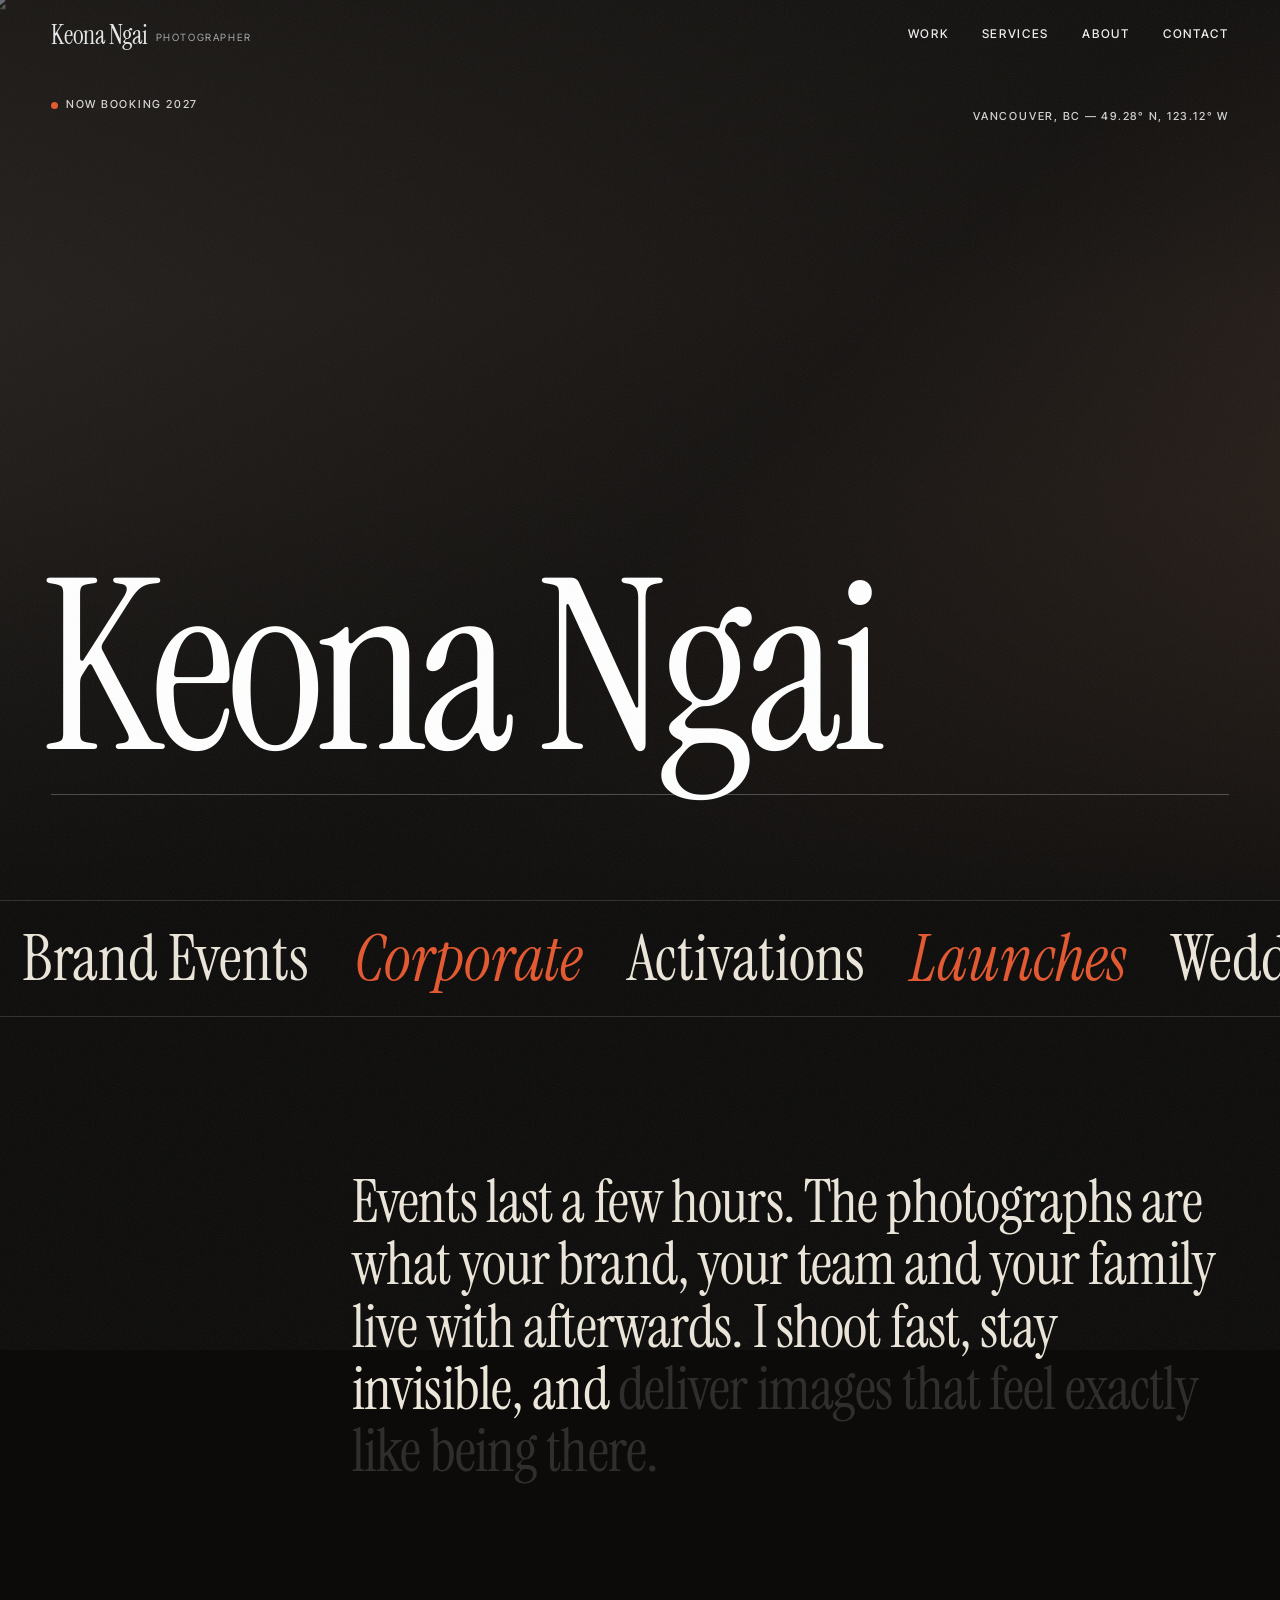
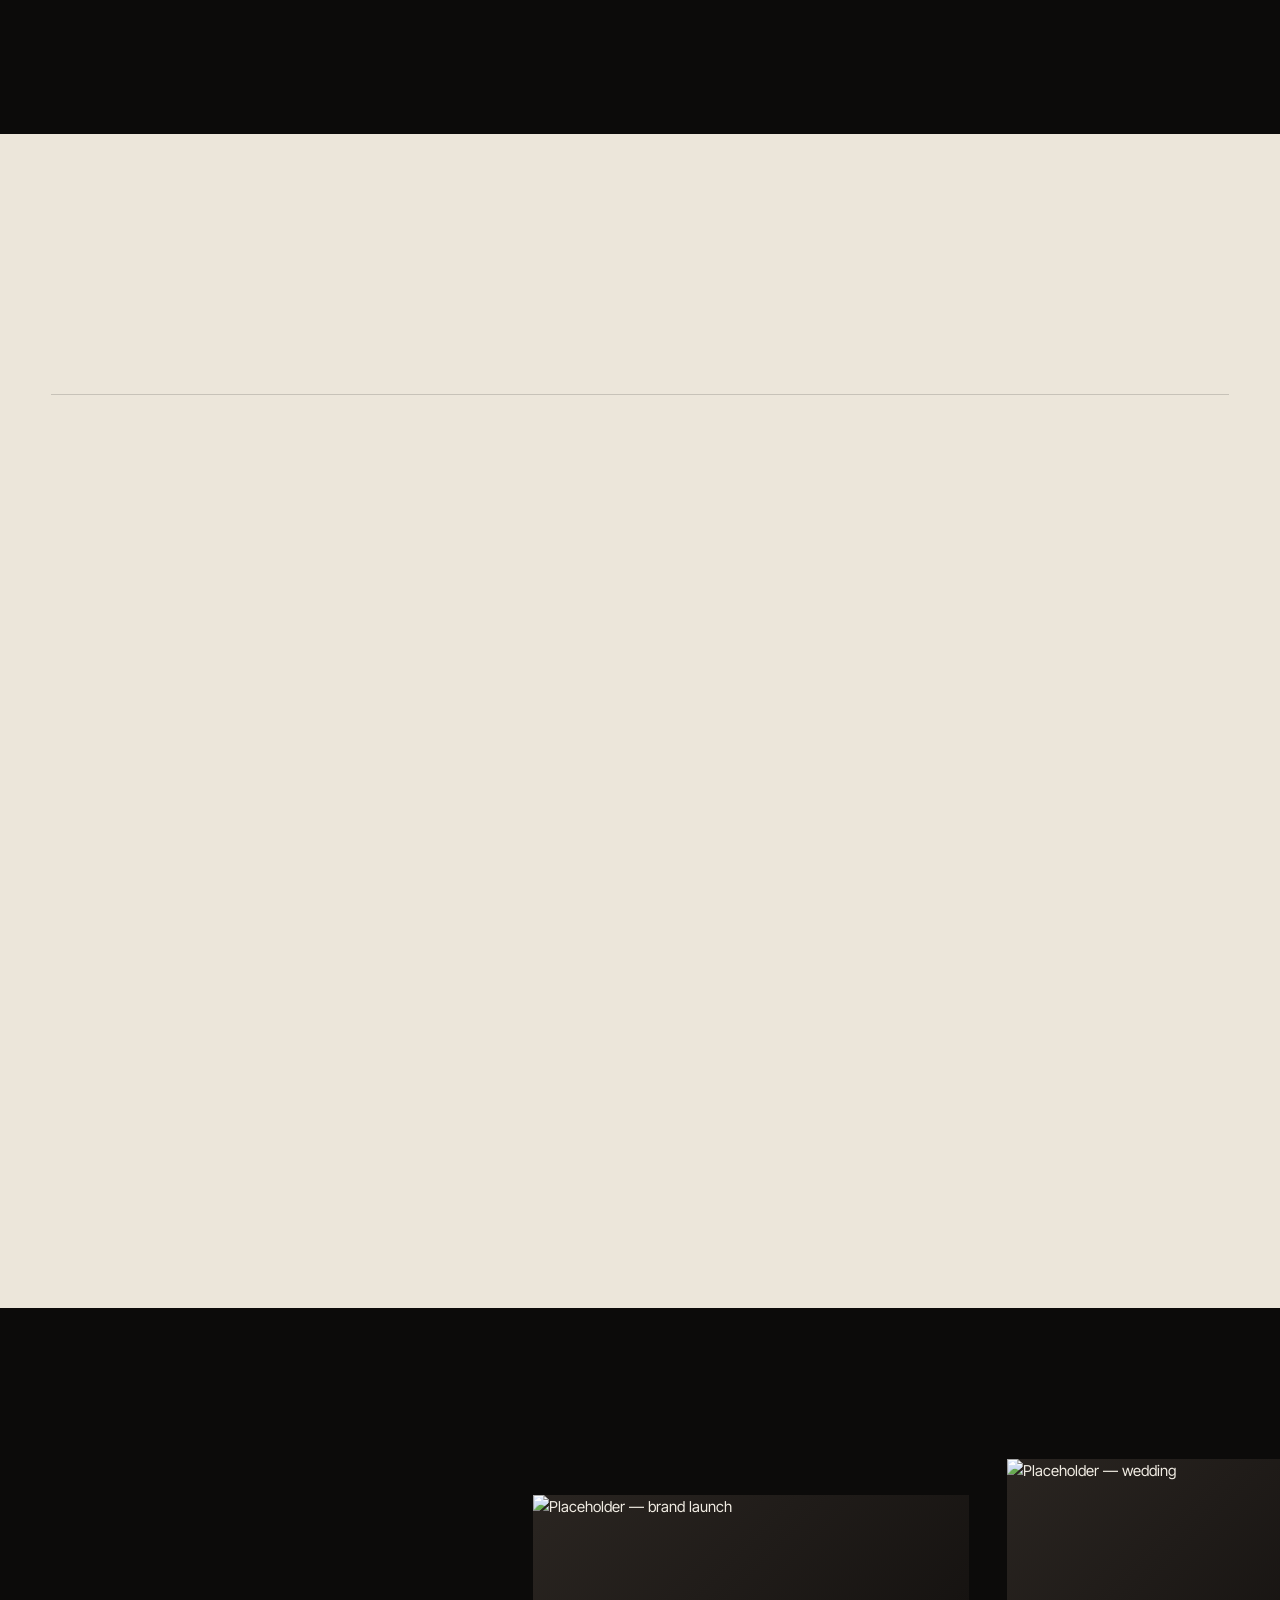
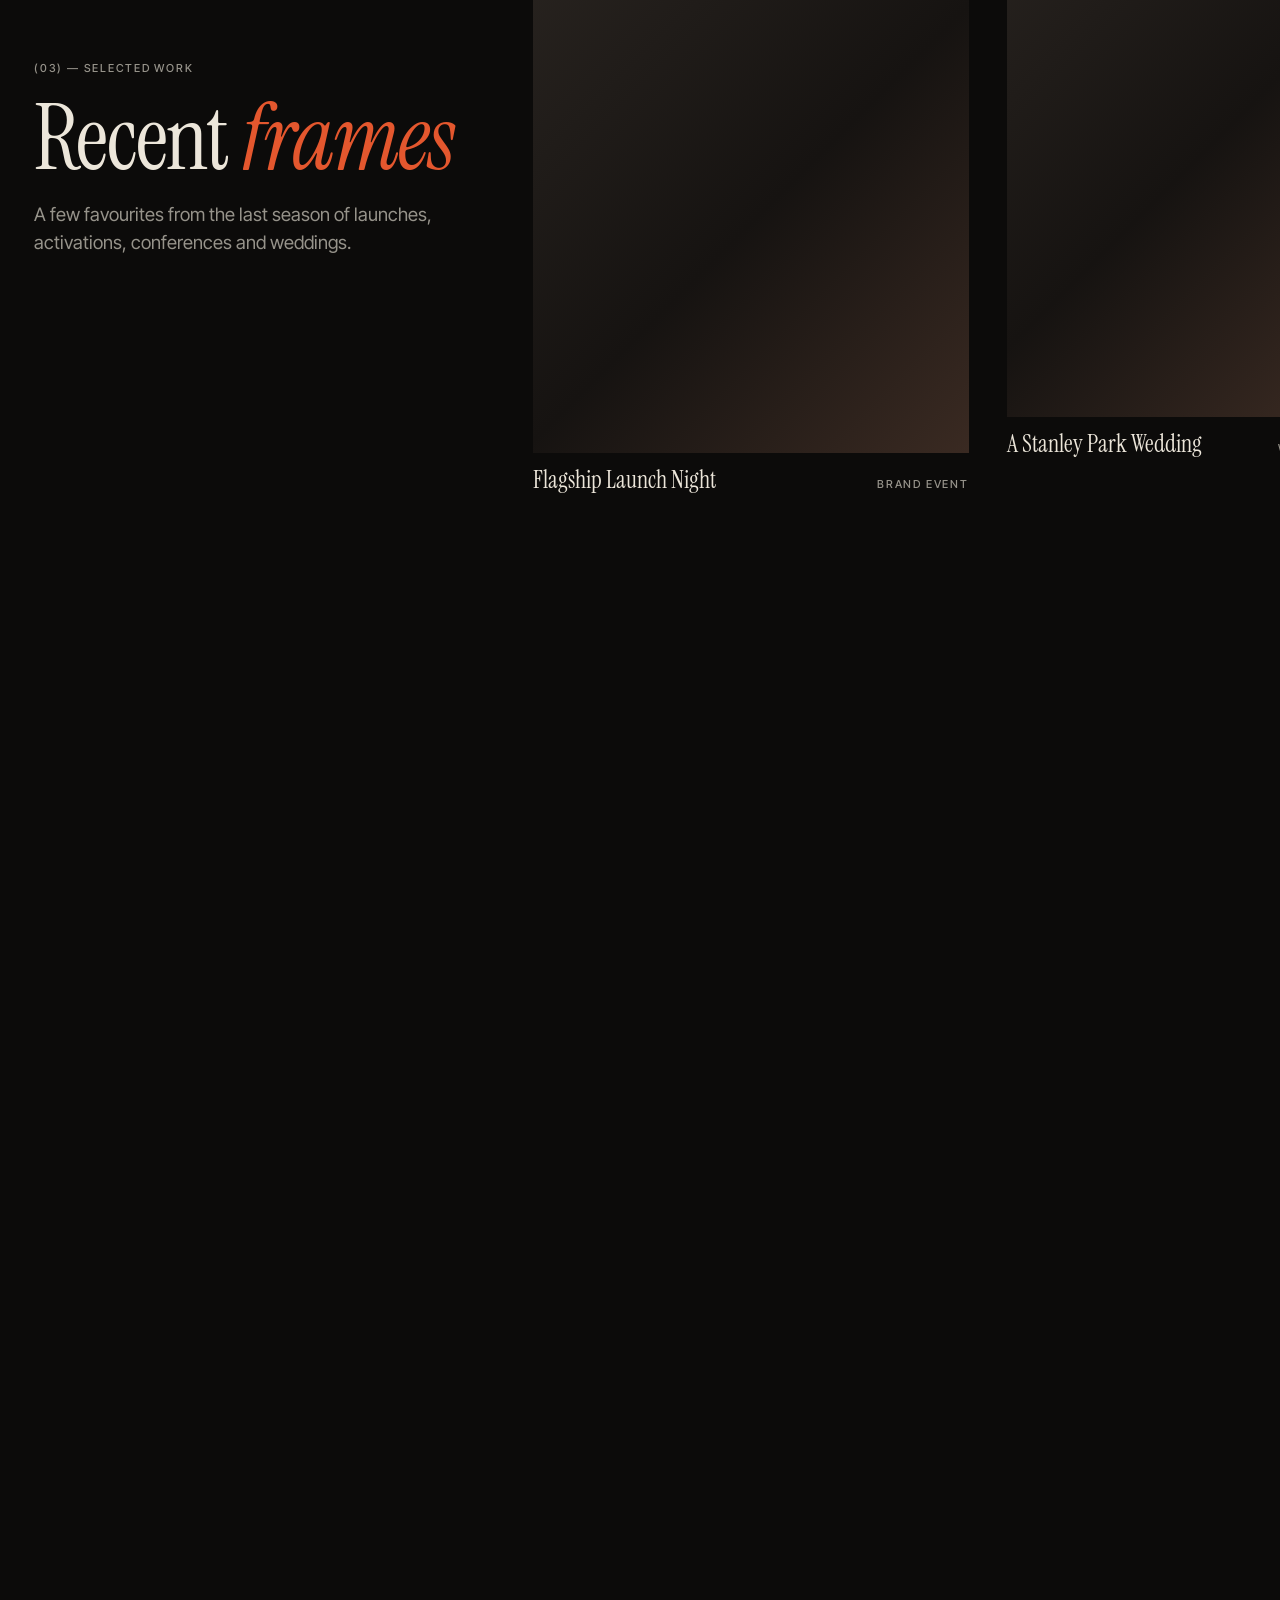
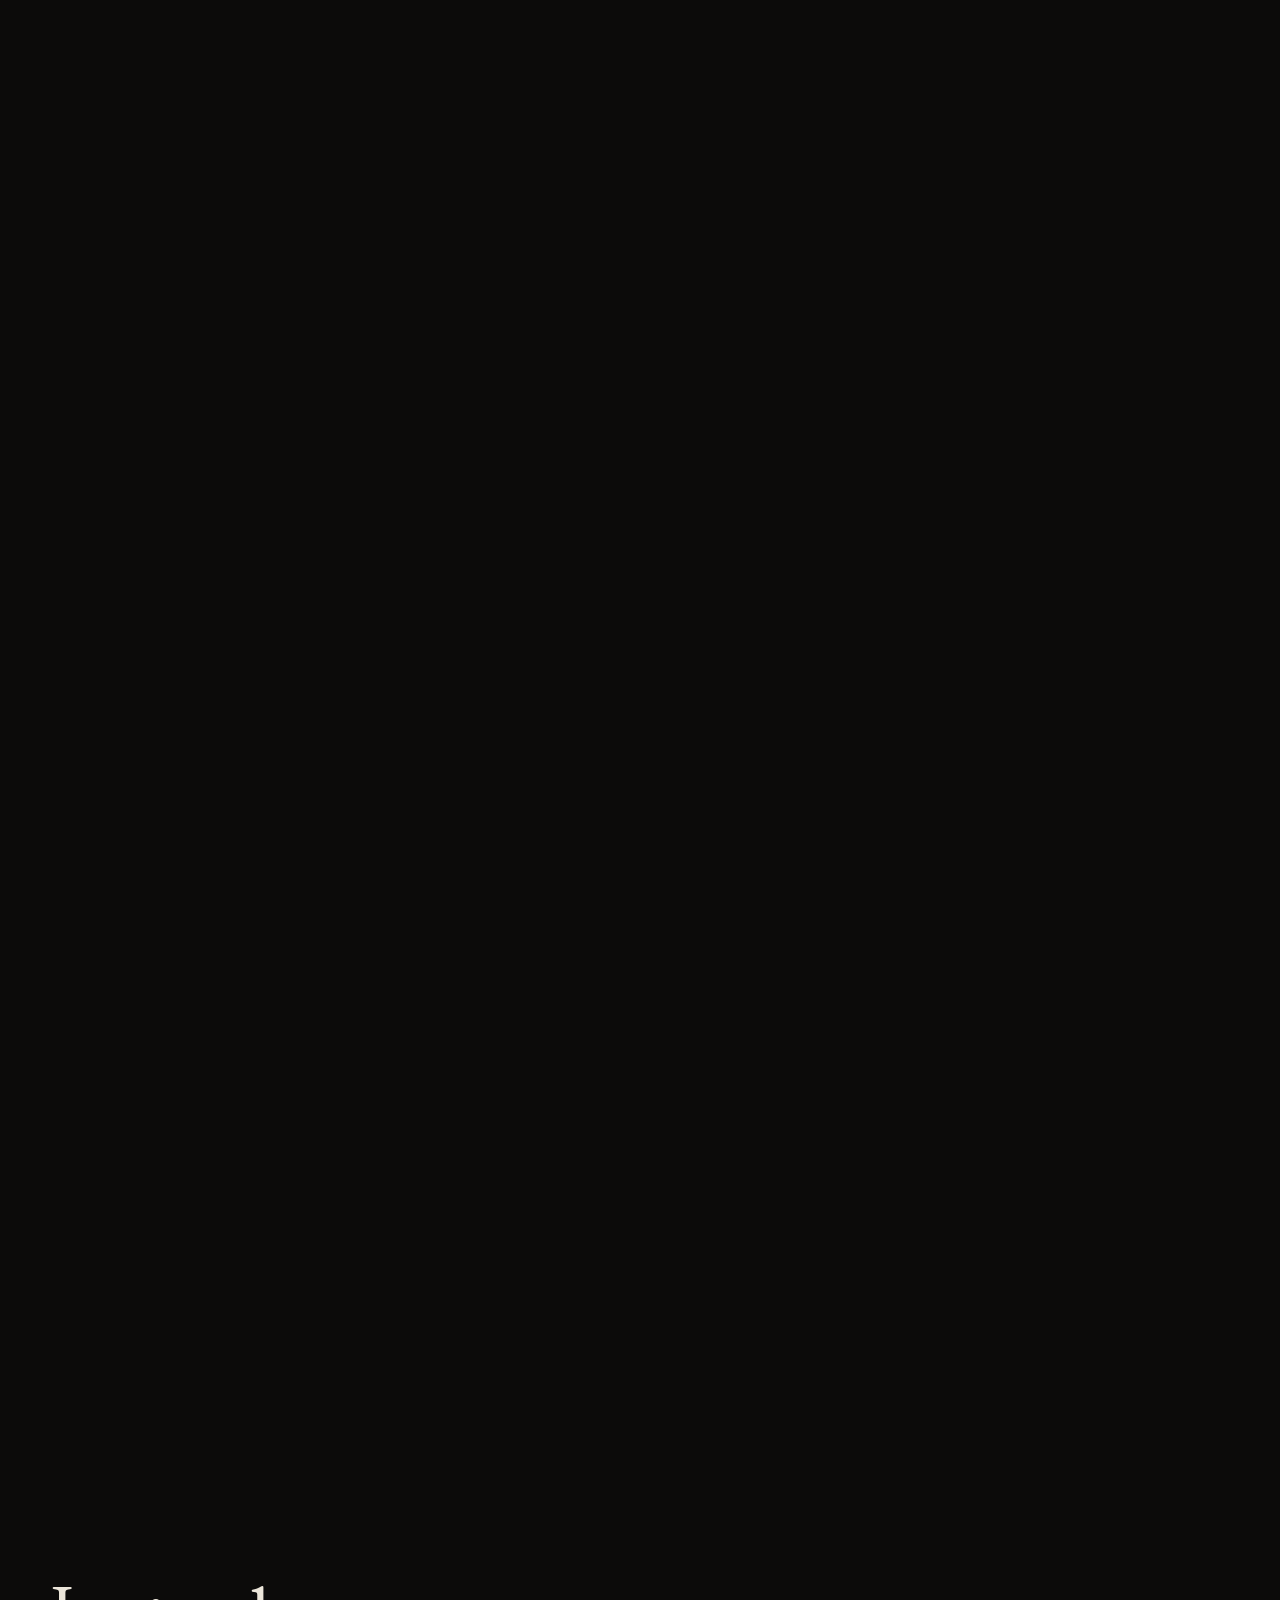
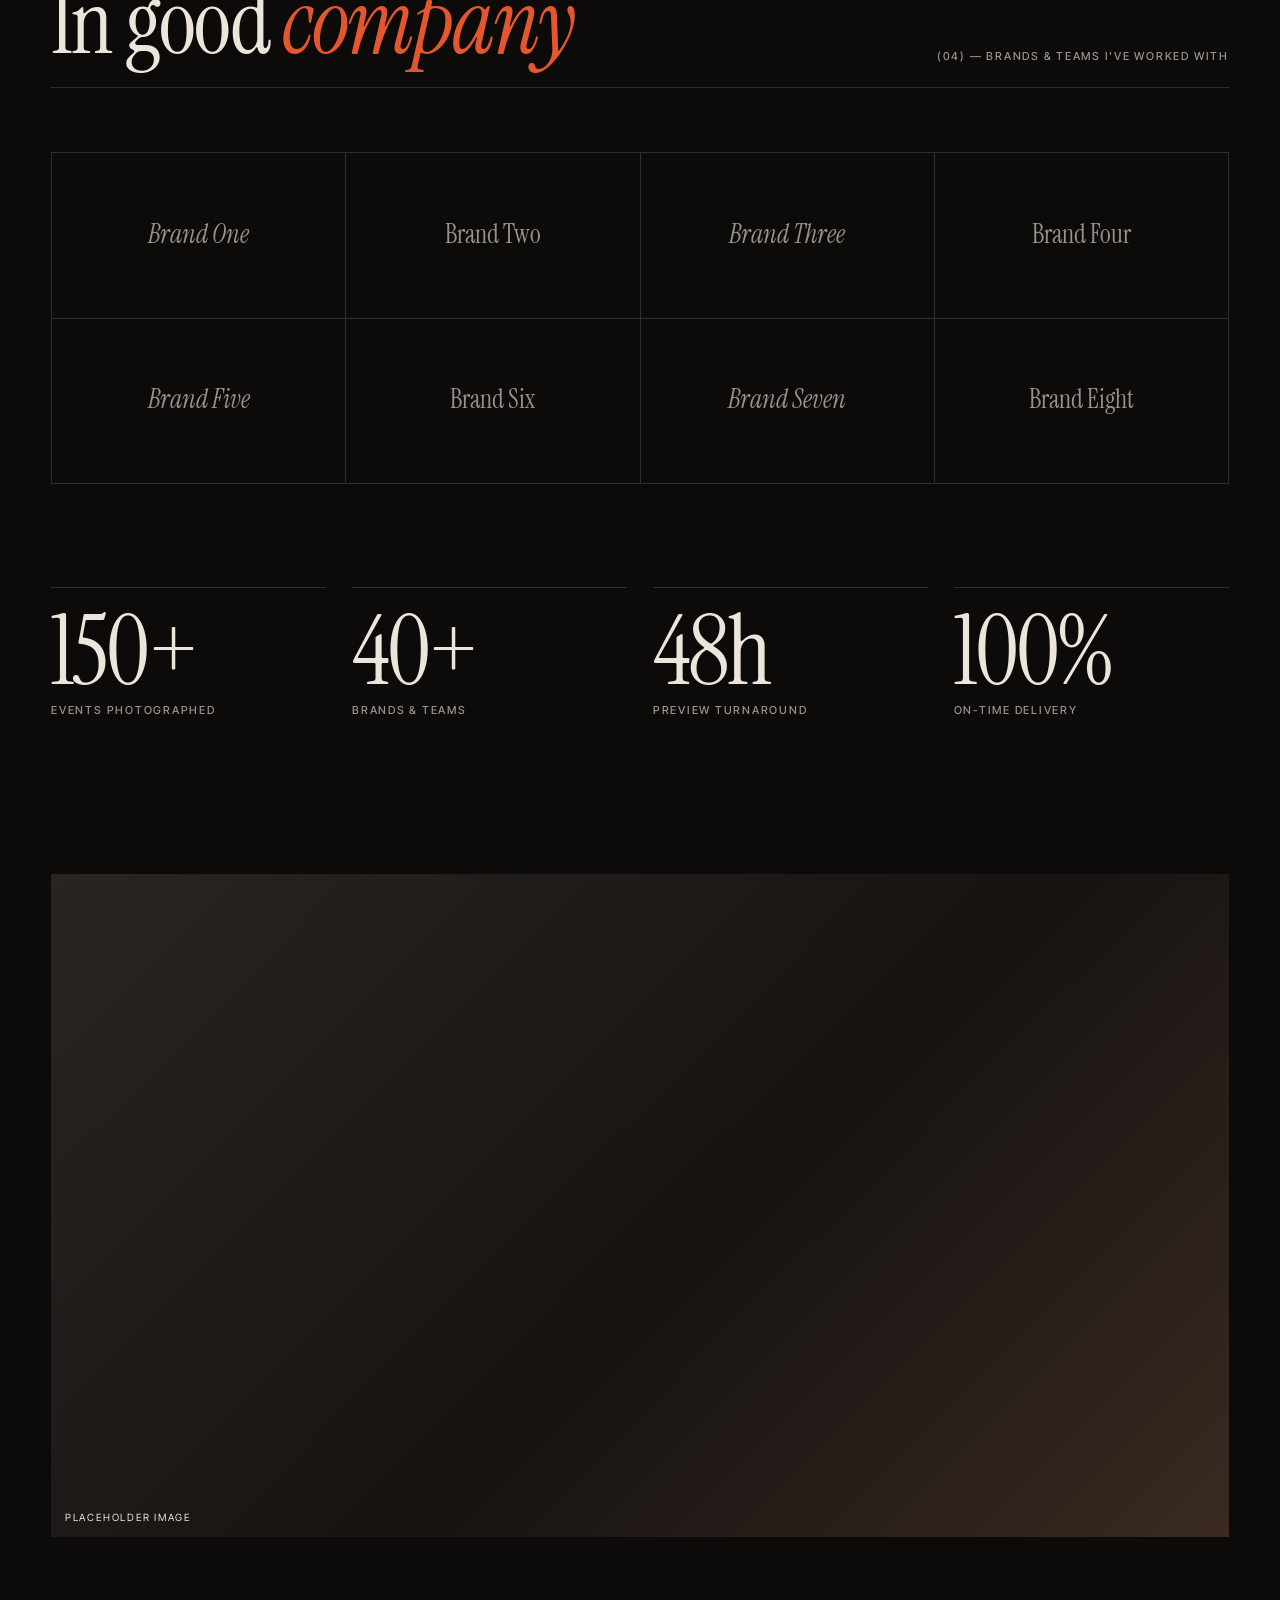
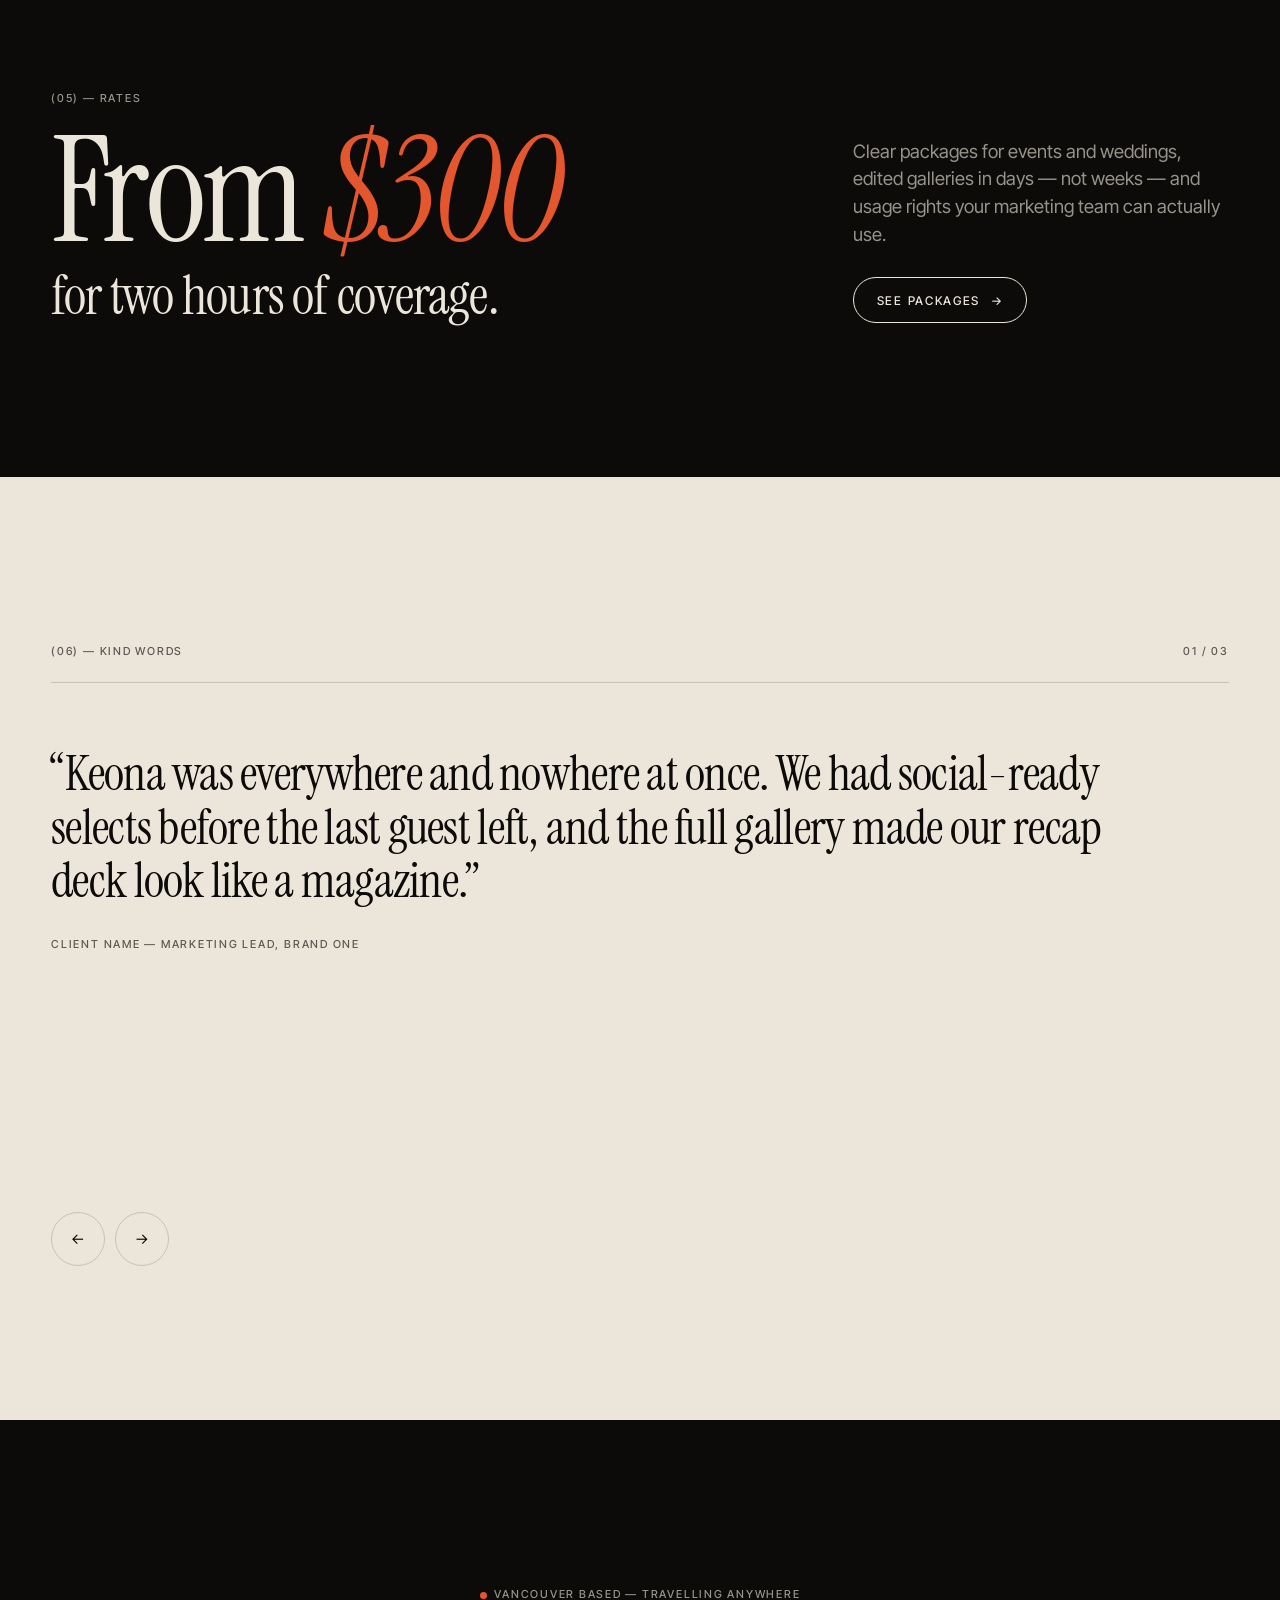
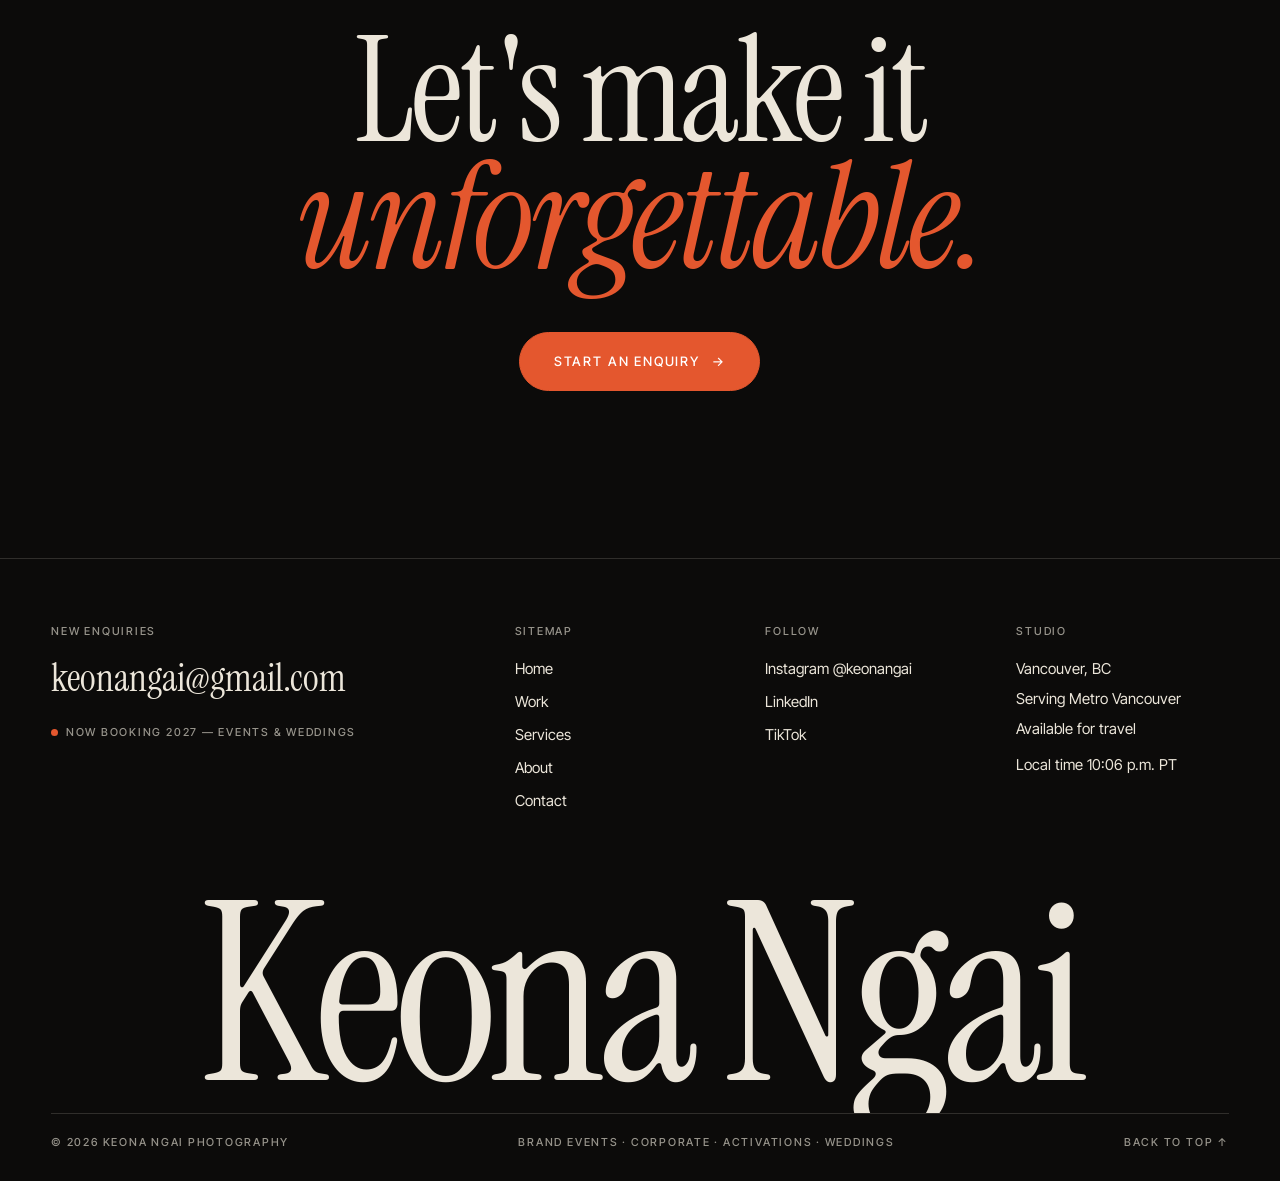
==== index.html @ b18e9aa5 "Keona Ngai photography site: initial preview build Co-Authored-By: Claude Fable 5.2 <noreply@anthrop" ====
<!doctype html>
<html lang="en">
<head>
<meta charset="utf-8">
<meta name="viewport" content="width=device-width,initial-scale=1">
<title>Keona Ngai — Vancouver Event, Brand & Wedding Photographer</title>
<meta name="description" content="Keona Ngai is a Vancouver photographer for brand events, corporate functions, activations and weddings. Serving Metro Vancouver, available for travel. Coverage from $300.">
<meta property="og:title" content="Keona Ngai — Photographer, Vancouver">
<meta property="og:description" content="Brand events, corporate, activations and weddings. Based in Vancouver, available worldwide.">
<meta name="theme-color" content="#0c0b0a">
<meta name="robots" content="noindex"><!-- PREVIEW ONLY: remove this line at launch -->
<script>document.documentElement.classList.add('js')</script>
<link rel="preconnect" href="https://fonts.googleapis.com"><link rel="preconnect" href="https://fonts.gstatic.com" crossorigin>
<link href="https://fonts.googleapis.com/css2?family=Instrument+Serif:ital@0;1&family=Inter+Tight:wght@300;400;500;600&display=swap" rel="stylesheet">
<link rel="stylesheet" href="assets/style.css">
</head>
<body data-page="Keona Ngai">
<main>

  <!-- HERO -->
  <section class="hero">
    <div class="hero__media" aria-hidden="true">
      <!-- PLACEHOLDER IMAGES — replace src with final photography -->
      <img class="is-on" src="https://picsum.photos/seed/kn-hero-1/2000/1300" alt="">
      <img src="https://picsum.photos/seed/kn-hero-2/2000/1300" alt="">
      <img src="https://picsum.photos/seed/kn-hero-3/2000/1300" alt="">
      <img src="https://picsum.photos/seed/kn-hero-4/2000/1300" alt="">
    </div>
    <div class="hero__top wrap">
      <p class="label" data-reveal><i class="dot"></i>Now booking 2027</p>
      <p class="label" data-reveal style="--d:120ms">Vancouver, BC — 49.28° N, 123.12° W</p>
    </div>
    <div class="hero__body wrap">
      <h1 class="hero__title" data-split="chars">Keona Ngai</h1>
      <div class="hero__foot">
        <p data-reveal style="--d:500ms">Photographer for brand events, corporate moments, activations and weddings — <em>the energy of the room, kept.</em></p>
        <div data-reveal style="--d:650ms;display:flex;gap:28px;align-items:flex-end">
          <span class="hero__count"><b data-slide-n style="font-weight:400">01</b> <span>/ 04</span></span>
          <span class="label scroll-cue" style="color:#fff">Scroll</span>
        </div>
      </div>
    </div>
  </section>

  <!-- MARQUEE -->
  <div class="marquee" aria-label="Brand events, corporate, activations, launches, weddings, conferences">
    <div class="marquee__t"><span>Brand Events</span><span>Corporate</span><span>Activations</span><span>Launches</span><span>Weddings</span><span>Conferences</span><span>Pop-ups</span><span>Galas</span></div>
  </div>

  <!-- STATEMENT -->
  <section class="sec wrap">
    <div class="row">
      <p class="label" style="grid-column:1/4" data-reveal>(01) — The idea</p>
      <div style="grid-column:4/13">
        <p class="statement" data-scrub>Events last a few hours. The photographs are what your brand, your team and your family live with afterwards. I shoot fast, stay invisible, and deliver images that feel exactly like being there.</p>
        <div style="margin-top:clamp(30px,4vw,60px);display:flex;gap:14px;flex-wrap:wrap" data-reveal>
          <a class="btn btn--solid" href="contact.html">Check my date <i>→</i></a>
          <a class="btn" href="about.html">Meet Keona <i>→</i></a>
        </div>
      </div>
    </div>
  </section>

  <!-- SERVICES -->
  <section class="sec light">
    <div class="wrap">
      <div class="sec-head">
        <h2 class="h-lg" data-split>What I <em>shoot</em></h2>
        <p class="label" data-reveal>(02) — Services</p>
      </div>
      <div class="svc-list">
        <a class="svc" href="services.html" data-cursor="Explore" data-hover="https://picsum.photos/seed/kn-svc-1/800/1000" data-reveal>
          <span class="svc__n">01</span><h3 class="svc__t">Brand Events</h3><span class="svc__d">Launches · Dinners · Parties</span></a>
        <a class="svc" href="services.html" data-cursor="Explore" data-hover="https://picsum.photos/seed/kn-svc-2/800/1000" data-reveal>
          <span class="svc__n">02</span><h3 class="svc__t">Activations &amp; Pop-ups</h3><span class="svc__d">Experiential · Retail · Sampling</span></a>
        <a class="svc" href="services.html" data-cursor="Explore" data-hover="https://picsum.photos/seed/kn-svc-3/800/1000" data-reveal>
          <span class="svc__n">03</span><h3 class="svc__t">Corporate &amp; Conferences</h3><span class="svc__d">Summits · Galas · Team days</span></a>
        <a class="svc" href="services.html#weddings" data-cursor="Explore" data-hover="https://picsum.photos/seed/kn-svc-4/800/1000" data-reveal>
          <span class="svc__n">04</span><h3 class="svc__t">Weddings &amp; Elopements</h3><span class="svc__d">Full days · City hall · Destination</span></a>
        <a class="svc" href="services.html" data-cursor="Explore" data-hover="https://picsum.photos/seed/kn-svc-5/800/1000" data-reveal>
          <span class="svc__n">05</span><h3 class="svc__t">Headshots &amp; Team</h3><span class="svc__d">On-site stations · Editorial portraits</span></a>
      </div>
    </div>
  </section>

  <!-- SELECTED WORK — horizontal -->
  <section class="hscroll" aria-label="Selected work">
    <div class="hscroll__sticky">
      <div class="hscroll__track">
        <div class="hpanel">
          <p class="label">(03) — Selected work</p>
          <h2 class="h-lg" style="margin-top:20px">Recent <em>frames</em></h2>
          <p class="lead" style="margin-top:20px">A few favourites from the last season of launches, activations, conferences and weddings.</p>
        </div>
        <!-- PLACEHOLDER PROJECTS — swap titles + images before launch -->
        <a class="hcard" href="work.html" data-cursor="View"><figure class="ph"><img loading="lazy" src="https://picsum.photos/seed/kn-w-01/900/1200" alt="Placeholder — brand launch"></figure><div class="hcard__cap"><h3>Flagship Launch Night</h3><span class="label">Brand Event</span></div></a>
        <a class="hcard" href="work.html" data-cursor="View"><figure class="ph"><img loading="lazy" src="https://picsum.photos/seed/kn-w-02/900/1200" alt="Placeholder — wedding"></figure><div class="hcard__cap"><h3>A Stanley Park Wedding</h3><span class="label">Wedding</span></div></a>
        <a class="hcard" href="work.html" data-cursor="View"><figure class="ph"><img loading="lazy" src="https://picsum.photos/seed/kn-w-03/900/1200" alt="Placeholder — activation"></figure><div class="hcard__cap"><h3>Summer Pop-up Series</h3><span class="label">Activation</span></div></a>
        <a class="hcard" href="work.html" data-cursor="View"><figure class="ph"><img loading="lazy" src="https://picsum.photos/seed/kn-w-04/900/1200" alt="Placeholder — conference"></figure><div class="hcard__cap"><h3>Annual Leadership Summit</h3><span class="label">Corporate</span></div></a>
        <a class="hcard" href="work.html" data-cursor="View"><figure class="ph"><img loading="lazy" src="https://picsum.photos/seed/kn-w-05/900/1200" alt="Placeholder — gala"></figure><div class="hcard__cap"><h3>Winter Gala</h3><span class="label">Corporate</span></div></a>
        <a class="hcard" href="work.html" data-cursor="View"><figure class="ph"><img loading="lazy" src="https://picsum.photos/seed/kn-w-06/900/1200" alt="Placeholder — elopement"></figure><div class="hcard__cap"><h3>Sea-to-Sky Elopement</h3><span class="label">Wedding</span></div></a>
        <div class="hpanel" style="text-align:center">
          <p class="h-md">Plenty more where<br>these <em>came from.</em></p>
          <a class="btn btn--lg" href="work.html" style="margin-top:30px">View all work <i>→</i></a>
        </div>
      </div>
    </div>
  </section>

  <!-- BRANDS -->
  <section class="sec wrap">
    <div class="sec-head">
      <h2 class="h-lg" data-split>In good <em>company</em></h2>
      <p class="label" data-reveal>(04) — Brands &amp; teams I've worked with</p>
    </div>
    <!-- PLACEHOLDER — replace each cell with a client name or logo <img> -->
    <div class="brands" data-reveal>
      <div class="brand"><span>Brand One</span></div><div class="brand"><span>Brand Two</span></div><div class="brand"><span>Brand Three</span></div><div class="brand"><span>Brand Four</span></div>
      <div class="brand"><span>Brand Five</span></div><div class="brand"><span>Brand Six</span></div><div class="brand"><span>Brand Seven</span></div><div class="brand"><span>Brand Eight</span></div>
    </div>
    <!-- PLACEHOLDER NUMBERS — update to real figures -->
    <div class="stats" style="margin-top:clamp(60px,8vw,130px)">
      <div class="stat" data-reveal><b data-count="150" data-suffix="+">0</b><span class="label">Events photographed</span></div>
      <div class="stat" data-reveal style="--d:90ms"><b data-count="40" data-suffix="+">0</b><span class="label">Brands &amp; teams</span></div>
      <div class="stat" data-reveal style="--d:180ms"><b data-count="48" data-suffix="h">0</b><span class="label">Preview turnaround</span></div>
      <div class="stat" data-reveal style="--d:270ms"><b data-count="100" data-suffix="%">0</b><span class="label">On-time delivery</span></div>
    </div>
  </section>

  <!-- FEATURE IMAGE -->
  <section class="wrap">
    <figure class="ph r-169" data-img data-parallax="10"><img loading="lazy" src="https://picsum.photos/seed/kn-wide-1/2000/1125" alt="Placeholder — wide event photograph"><figcaption class="ph__tag">Placeholder image</figcaption></figure>
  </section>

  <!-- RATES TEASER -->
  <section class="sec wrap">
    <div class="row" style="align-items:end">
      <div style="grid-column:1/8">
        <p class="label" data-reveal>(05) — Rates</p>
        <h2 class="h-xl" style="margin-top:20px" data-split>From <em>$300</em></h2>
        <p class="h-md" style="margin-top:14px" data-split>for two hours of coverage.</p>
      </div>
      <div style="grid-column:9/13" data-reveal>
        <p class="lead">Clear packages for events and weddings, edited galleries in days — not weeks — and usage rights your marketing team can actually use.</p>
        <a class="btn" href="services.html" style="margin-top:28px">See packages <i>→</i></a>
      </div>
    </div>
  </section>

  <!-- TESTIMONIALS -->
  <section class="sec light">
    <div class="wrap">
      <div class="sec-head"><p class="label">(06) — Kind words</p><p class="label"><span data-quote-n>01</span> / 03</p></div>
      <!-- PLACEHOLDER TESTIMONIALS — replace with real client quotes -->
      <div class="quotes">
        <figure class="quote is-on"><blockquote>“Keona was everywhere and nowhere at once. We had social-ready selects before the last guest left, and the full gallery made our recap deck look like a magazine.”</blockquote><cite class="label">Client name — Marketing Lead, Brand One</cite></figure>
        <figure class="quote"><blockquote>“The easiest vendor we worked with all year. Showed up early, knew the run-of-show better than we did, and caught every speaker, sponsor and candid we needed.”</blockquote><cite class="label">Client name — Events Manager, Brand Two</cite></figure>
        <figure class="quote"><blockquote>“We forgot there was a camera. Then we opened the gallery and cried through the whole thing. It feels exactly like our day felt.”</blockquote><cite class="label">Couple names — Married in Vancouver</cite></figure>
      </div>
      <div class="quotes__nav"><button data-quote-prev aria-label="Previous testimonial">←</button><button data-quote-next aria-label="Next testimonial">→</button></div>
    </div>
  </section>

  <!-- CTA -->
  <section class="cta wrap">
    <p class="label" data-reveal><i class="dot"></i>Vancouver based — travelling anywhere</p>
    <h2 class="h-xl" data-split>Let's make it <em>unforgettable.</em></h2>
    <a class="btn btn--solid btn--lg" href="contact.html" data-reveal>Start an enquiry <i>→</i></a>
  </section>
</main>
<div data-footer></div>
<script src="assets/main.js"></script>
</body>
</html>
---- assets/style.css ----
/* ==========================================================================
   Keona Ngai — Photographer · Vancouver
   Design system
   ========================================================================== */
:root{
  --ink:#0c0b0a; --ink-2:#151311; --ink-3:#1f1c19;
  --bone:#ece6da; --bone-2:#d9d1c2; --mute:#8d8679;
  --accent:#e4572e;
  --bg:var(--ink); --fg:var(--bone); --line:rgba(236,230,218,.16); --soft:rgba(236,230,218,.62);
  --serif:"Instrument Serif","Times New Roman",serif;
  --sans:"Inter Tight",system-ui,-apple-system,"Helvetica Neue",sans-serif;
  --ease:cubic-bezier(.16,1,.3,1); --ease-io:cubic-bezier(.76,0,.24,1);
  --gut:clamp(18px,4vw,64px);
}
*,*::before,*::after{box-sizing:border-box;margin:0;padding:0}
html{-webkit-text-size-adjust:100%;background:var(--ink)}
html.lenis{height:auto}.lenis.lenis-smooth{scroll-behavior:auto!important}.lenis.lenis-stopped{overflow:hidden}
body{background:var(--bg);color:var(--fg);font-family:var(--sans);font-size:clamp(15px,1.05vw,17px);line-height:1.6;-webkit-font-smoothing:antialiased;text-rendering:optimizeLegibility;overflow-x:hidden}
img{display:block;max-width:100%}
a{color:inherit;text-decoration:none}
button{font:inherit;color:inherit;background:none;border:0;cursor:pointer}
ul{list-style:none}
::selection{background:var(--accent);color:#fff}
:focus-visible{outline:2px solid var(--accent);outline-offset:4px}

/* film grain */
body::after{content:"";position:fixed;inset:-50%;z-index:900;pointer-events:none;opacity:.07;
  background-image:url("data:image/svg+xml,%3Csvg xmlns='http://www.w3.org/2000/svg' width='220' height='220'%3E%3Cfilter id='n'%3E%3CfeTurbulence type='fractalNoise' baseFrequency='.9' numOctaves='2' stitchTiles='stitch'/%3E%3C/filter%3E%3Crect width='100%25' height='100%25' filter='url(%23n)'/%3E%3C/svg%3E");
  animation:grain 1.2s steps(6) infinite}
@keyframes grain{0%{transform:translate(0,0)}20%{transform:translate(-3%,2%)}40%{transform:translate(2%,-3%)}60%{transform:translate(-2%,-2%)}80%{transform:translate(3%,3%)}100%{transform:translate(0,0)}}

/* first paint cover (prevents flash before the curtain mounts) */
html.js:not(.ready) body::before{content:"";position:fixed;inset:0;background:var(--bone);z-index:998}

/* ---------- type ---------- */
.serif{font-family:var(--serif);font-weight:400}
em{font-family:var(--serif);font-style:italic;font-weight:400}
.label{font-size:11px;letter-spacing:.16em;text-transform:uppercase;font-weight:500;color:var(--soft)}
.label b{color:var(--accent);font-weight:500}
.dot{display:inline-block;width:7px;height:7px;border-radius:50%;background:var(--accent);margin-right:.7em;vertical-align:middle;animation:pulse 2.4s ease-in-out infinite}
@keyframes pulse{50%{opacity:.25;transform:scale(.7)}}
.h-xl{font-family:var(--serif);font-weight:400;font-size:clamp(3.2rem,11.5vw,13rem);line-height:.86;letter-spacing:-.025em}
.h-lg{font-family:var(--serif);font-weight:400;font-size:clamp(2.6rem,7vw,7.5rem);line-height:.94;letter-spacing:-.02em}
.h-md{font-family:var(--serif);font-weight:400;font-size:clamp(2rem,4.2vw,4.2rem);line-height:1.02;letter-spacing:-.015em}
.h-sm{font-family:var(--serif);font-weight:400;font-size:clamp(1.5rem,2.2vw,2.2rem);line-height:1.1}
.lead{font-size:clamp(1.05rem,1.45vw,1.4rem);line-height:1.5;color:var(--soft);max-width:38em}
.h-xl em,.h-lg em,.h-md em{color:var(--accent)}
p+p{margin-top:1.1em}

/* ---------- layout ---------- */
.wrap{padding-inline:var(--gut);width:100%}
.sec{padding-block:clamp(80px,12vw,200px);position:relative}
.sec--tight{padding-block:clamp(56px,7vw,110px)}
.light{--bg:var(--bone);--fg:var(--ink);--line:rgba(12,11,10,.16);--soft:rgba(12,11,10,.64);background:var(--bg);color:var(--fg)}
.row{display:grid;grid-template-columns:repeat(12,1fr);gap:clamp(16px,2vw,32px)}
.sec-head{display:flex;justify-content:space-between;align-items:flex-end;gap:24px;padding-bottom:22px;border-bottom:1px solid var(--line);margin-bottom:clamp(36px,5vw,80px)}
.rule{height:1px;background:var(--line);transform-origin:left;}

/* ---------- placeholder imagery ---------- */
.ph{position:relative;overflow:hidden;background:linear-gradient(135deg,#2a2521,#161311 55%,#3a2a22);isolation:isolate}
.light .ph{background:linear-gradient(135deg,#cfc6b5,#b9ae9b 55%,#d8cbb6)}
.ph img{width:100%;height:100%;object-fit:cover;filter:saturate(.72) contrast(1.06);transition:transform 1.6s var(--ease),filter .6s}
.ph[data-parallax] img{height:124%;margin-top:-12%;transition:filter .6s}
.r-34{aspect-ratio:3/4}.r-45{aspect-ratio:4/5}.r-11{aspect-ratio:1}.r-32{aspect-ratio:3/2}.r-169{aspect-ratio:16/9}.r-23{aspect-ratio:2/3}
.ph__tag{position:absolute;left:14px;bottom:12px;z-index:2;font-size:10px;letter-spacing:.16em;text-transform:uppercase;color:#fff;mix-blend-mode:difference}

/* ---------- buttons ---------- */
.btn{position:relative;display:inline-flex;align-items:center;gap:.9em;padding:1.05em 1.9em;border:1px solid var(--fg);border-radius:999px;font-size:12px;letter-spacing:.14em;text-transform:uppercase;font-weight:500;overflow:hidden;isolation:isolate;transition:color .5s var(--ease),border-color .5s;will-change:transform}
.btn::before{content:"";position:absolute;inset:-1px;background:var(--fg);border-radius:inherit;transform:translateY(101%);transition:transform .6s var(--ease);z-index:-1}
.btn:hover{color:var(--bg)}.btn:hover::before{transform:none}
.btn i{font-style:normal;display:inline-block;transition:transform .5s var(--ease)}
.btn:hover i{transform:translateX(5px)}
.btn--solid{background:var(--accent);border-color:var(--accent);color:#fff}
.btn--solid::before{background:var(--fg)}.btn--solid:hover{color:var(--bg);border-color:var(--fg)}
.btn--lg{padding:1.4em 2.6em;font-size:13px}
.link{position:relative;display:inline-block;padding-bottom:3px}
.link::after{content:"";position:absolute;left:0;right:0;bottom:0;height:1px;background:currentColor;transform:scaleX(0);transform-origin:right;transition:transform .6s var(--ease)}
.link:hover::after,.link.is-active::after{transform:scaleX(1);transform-origin:left}

/* ---------- curtain (preloader + page transitions) ---------- */
.curtain{position:fixed;inset:0;z-index:999;background:var(--bone);color:var(--ink);display:grid;place-items:center;transform:translateY(0);transition:transform 1.05s var(--ease-io);will-change:transform}
.curtain.is-up{transform:translateY(-100%)}
.curtain.is-below{transform:translateY(100%);transition:none}
.curtain__in{text-align:center;overflow:hidden;padding:.2em 1em}
.curtain__label{display:block;font-family:var(--serif);font-size:clamp(2.6rem,8vw,8rem);line-height:1;letter-spacing:-.02em;transform:translateY(110%);transition:transform .8s var(--ease)}
.curtain.is-show .curtain__label{transform:none}
.curtain.is-up .curtain__label{transform:translateY(-60%);transition-duration:1.05s}
.curtain__count{position:absolute;right:var(--gut);bottom:calc(var(--gut) - 10px);font-family:var(--serif);font-size:clamp(3rem,9vw,9rem);line-height:1;font-variant-numeric:tabular-nums}
.curtain__meta{position:absolute;left:var(--gut);bottom:var(--gut);font-size:11px;letter-spacing:.16em;text-transform:uppercase}

/* ---------- header ---------- */
.hdr{position:fixed;top:0;left:0;right:0;z-index:800;display:flex;justify-content:space-between;align-items:center;padding:22px var(--gut);color:#fff;mix-blend-mode:difference;transition:transform .7s var(--ease)}
.hdr.is-hidden{transform:translateY(-110%)}
.hdr__logo{font-family:var(--serif);font-size:26px;line-height:1;letter-spacing:-.01em}
.hdr__logo small{font-family:var(--sans);font-size:10px;letter-spacing:.16em;text-transform:uppercase;margin-left:.8em;opacity:.7;vertical-align:middle}
.hdr__nav{display:flex;gap:clamp(18px,2.6vw,44px);align-items:center;font-size:12px;letter-spacing:.14em;text-transform:uppercase;font-weight:500}
.hdr__burger{display:none;font-size:12px;letter-spacing:.14em;text-transform:uppercase;font-weight:500}
.menu{position:fixed;inset:0;z-index:790;background:var(--ink-2);color:var(--bone);display:flex;flex-direction:column;justify-content:flex-end;padding:120px var(--gut) var(--gut);clip-path:inset(0 0 100% 0);transition:clip-path .9s var(--ease-io);visibility:hidden}
.menu.is-open{clip-path:inset(0);visibility:visible}
.menu a.menu__l{display:block;font-family:var(--serif);font-size:clamp(3rem,15vw,6rem);line-height:1.02;overflow:hidden}
.menu a.menu__l span{display:block;transform:translateY(110%);transition:transform .9s var(--ease) calc(var(--i)*70ms + .25s)}
.menu.is-open a.menu__l span{transform:none}
.menu__foot{display:flex;justify-content:space-between;margin-top:40px;padding-top:20px;border-top:1px solid var(--line)}
.progress{position:fixed;top:0;left:0;height:2px;width:100%;background:var(--accent);transform:scaleX(0);transform-origin:left;z-index:810}

/* ---------- cursor ---------- */
.cursor{position:fixed;top:0;left:0;z-index:950;pointer-events:none;width:12px;height:12px;margin:-6px 0 0 -6px;border-radius:50%;background:#fff;mix-blend-mode:difference;display:grid;place-items:center;transition:width .45s var(--ease),height .45s var(--ease),margin .45s var(--ease),background .3s,opacity .3s;opacity:0}
.cursor.is-on{opacity:1}
.cursor.is-link{width:46px;height:46px;margin:-23px 0 0 -23px}
.cursor.is-label{width:92px;height:92px;margin:-46px 0 0 -46px;background:var(--accent);mix-blend-mode:normal}
.cursor span{font-size:10px;letter-spacing:.14em;text-transform:uppercase;color:#fff;opacity:0;transition:opacity .3s}
.cursor.is-label span{opacity:1}

/* ---------- reveal engine ---------- */
.w{display:inline-block;overflow:hidden;vertical-align:top;padding:.02em .07em .16em 0;margin:-.02em -.07em -.16em 0}
.wi{display:inline-block;will-change:transform}
html.js [data-split] .wi{transform:translateY(118%);transition:transform 1.1s var(--ease) calc(var(--i,0)*34ms + var(--d,0ms))}
html.js [data-split].in .wi{transform:none}
html.js [data-reveal]{opacity:0;transform:translateY(34px);transition:opacity 1.1s var(--ease) var(--d,0ms),transform 1.1s var(--ease) var(--d,0ms)}
html.js [data-reveal].in{opacity:1;transform:none}
html.js [data-img]{clip-path:inset(100% 0 0 0);transition:clip-path 1.4s var(--ease-io) var(--d,0ms)}
html.js [data-img].in{clip-path:inset(0)}
html.js [data-img]:not([data-parallax]) img{transform:scale(1.3)}
html.js [data-img].in:not([data-parallax]) img{transform:none}
html.js .rule[data-reveal]{opacity:1;transform:scaleX(0);transition:transform 1.4s var(--ease-io)}
html.js .rule[data-reveal].in{transform:none}
[data-scrub] .sw{opacity:.16;transition:opacity .45s}
[data-scrub] .sw.on{opacity:1}

/* ---------- hero (home) ---------- */
.hero{position:relative;height:100svh;min-height:620px;display:flex;flex-direction:column;justify-content:flex-end;overflow:hidden;color:#fff}
.hero__media{position:absolute;inset:0;z-index:0;background:linear-gradient(135deg,#2a2521,#161311 55%,#3a2a22)}
.hero__media img{position:absolute;inset:0;width:100%;height:100%;object-fit:cover;clip-path:inset(0 0 100% 0);filter:saturate(.7) contrast(1.05);transform:scale(1.18)}
.hero__media img.is-on{clip-path:inset(0);transform:scale(1.02);transition:clip-path 1.5s var(--ease-io),transform 7s linear;z-index:2}
.hero__media img.is-prev{clip-path:inset(0);z-index:1;transform:scale(1.02)}
.hero__media::after{content:"";position:absolute;inset:0;z-index:3;background:linear-gradient(180deg,rgba(12,11,10,.55) 0%,rgba(12,11,10,.08) 34%,rgba(12,11,10,.2) 55%,rgba(12,11,10,.92) 100%)}
.hero__top{position:absolute;top:96px;left:0;right:0;z-index:4;display:flex;justify-content:space-between;gap:20px}
.hero__top .label{color:rgba(255,255,255,.82)}
.hero__body{position:relative;z-index:4;padding-bottom:clamp(20px,3vw,40px)}
.hero__title{font-family:var(--serif);font-weight:400;font-size:clamp(4.2rem,18.6vw,25rem);line-height:.8;letter-spacing:-.035em;white-space:nowrap;margin-left:-.04em}
.hero__title .w{padding-bottom:.2em;margin-bottom:-.2em}
.hero__foot{display:flex;justify-content:space-between;align-items:flex-end;gap:24px;margin-top:clamp(18px,2.4vw,36px);padding-top:18px;border-top:1px solid rgba(255,255,255,.25)}
.hero__foot p{max-width:30em;font-size:clamp(1rem,1.35vw,1.3rem);line-height:1.4;color:rgba(255,255,255,.86)}
.hero__count{font-family:var(--serif);font-size:22px;font-variant-numeric:tabular-nums;white-space:nowrap}
.hero__count span{opacity:.5}
.scroll-cue{display:inline-flex;align-items:center;gap:12px}
.scroll-cue::after{content:"";width:1px;height:44px;background:currentColor;transform-origin:top;animation:cue 2.2s var(--ease-io) infinite}
@keyframes cue{0%{transform:scaleY(0)}50%{transform:scaleY(1);transform-origin:top}51%{transform-origin:bottom}100%{transform:scaleY(0);transform-origin:bottom}}

/* ---------- page hero (inner pages) ---------- */
.phero{padding-top:clamp(150px,20vw,280px);padding-bottom:clamp(40px,6vw,90px)}
.phero__meta{display:flex;justify-content:space-between;gap:20px;margin-top:clamp(28px,4vw,60px);padding-top:20px;border-top:1px solid var(--line);align-items:flex-start}

/* ---------- marquee ---------- */
.marquee{overflow:hidden;white-space:nowrap;border-block:1px solid var(--line);padding-block:clamp(16px,2vw,30px);display:flex}
.marquee__t{display:flex;flex-shrink:0;animation:mq 34s linear infinite;font-family:var(--serif);font-size:clamp(2rem,5vw,5.2rem);line-height:1}
.marquee__t span{padding-inline:.35em}.marquee__t span:nth-child(even){font-style:italic;color:var(--accent)}
.marquee--rev .marquee__t{animation-direction:reverse}
.marquee:hover .marquee__t{animation-play-state:paused}
@keyframes mq{to{transform:translateX(-100%)}}

/* ---------- statement ---------- */
.statement{font-family:var(--serif);font-size:clamp(1.9rem,4.6vw,5rem);line-height:1.06;letter-spacing:-.015em;max-width:19em}

/* ---------- services list (hover image) ---------- */
.svc{display:grid;grid-template-columns:5ch 1fr auto;align-items:baseline;gap:clamp(12px,3vw,48px);padding-block:clamp(20px,2.6vw,40px);border-bottom:1px solid var(--line);position:relative;transition:padding .6s var(--ease),opacity .4s}
.svc__n{font-size:12px;letter-spacing:.14em;color:var(--soft)}
.svc__t{font-family:var(--serif);font-size:clamp(2rem,5.6vw,6rem);line-height:1;letter-spacing:-.02em;transition:transform .7s var(--ease)}
.svc__d{font-size:12px;letter-spacing:.14em;text-transform:uppercase;color:var(--soft);text-align:right}
@media(hover:hover){.svc-list:hover .svc{opacity:.32}.svc-list .svc:hover{opacity:1}.svc:hover .svc__t{transform:translateX(.35em);font-style:italic}}
.svc-float{position:fixed;top:0;left:0;z-index:700;width:clamp(220px,24vw,380px);aspect-ratio:4/5;pointer-events:none;overflow:hidden;opacity:0;transform:scale(.6);transition:opacity .4s,transform .6s var(--ease);margin:-14% 0 0 30px;background:var(--ink-3)}
.svc-float.is-on{opacity:1;transform:none}
.svc-float img{position:absolute;inset:0;width:100%;height:100%;object-fit:cover;opacity:0;transition:opacity .45s;filter:saturate(.72)}
.svc-float img.is-on{opacity:1}

/* ---------- horizontal gallery ---------- */
.hscroll__sticky{position:sticky;top:0;height:100vh;overflow:hidden;display:flex;align-items:center}
.hscroll__track{display:flex;align-items:center;gap:clamp(20px,3vw,56px);width:max-content;padding-inline:var(--gut);will-change:transform}
.hcard{width:clamp(280px,34vw,560px);flex-shrink:0;display:block}
.hcard:nth-child(even){margin-top:8vh}.hcard:nth-child(3n){width:clamp(260px,26vw,420px)}
.hcard .ph{height:62vh}
.hcard:hover .ph img{transform:scale(1.06);filter:saturate(1) contrast(1.02)}
.hcard__cap{display:flex;justify-content:space-between;align-items:baseline;gap:14px;margin-top:14px}
.hcard__cap h3{font-family:var(--serif);font-weight:400;font-size:clamp(1.3rem,1.9vw,1.9rem);line-height:1.1}
.hpanel{width:clamp(280px,36vw,560px);flex-shrink:0}

/* ---------- brands ---------- */
.brands{display:grid;grid-template-columns:repeat(4,1fr);border-top:1px solid var(--line);border-left:1px solid var(--line)}
.brand{aspect-ratio:16/9;display:grid;place-items:center;border-right:1px solid var(--line);border-bottom:1px solid var(--line);font-family:var(--serif);font-size:clamp(1.1rem,2vw,2rem);color:var(--soft);position:relative;overflow:hidden;transition:color .5s}
.brand::before{content:"";position:absolute;inset:0;background:var(--fg);transform:translateY(101%);transition:transform .7s var(--ease)}
.brand span{position:relative}.brand:hover{color:var(--bg)}.brand:hover::before{transform:none}
.brand:nth-child(odd) span{font-style:italic}

/* ---------- stats ---------- */
.stats{display:grid;grid-template-columns:repeat(4,1fr);gap:clamp(16px,2vw,32px)}
.stat{border-top:1px solid var(--line);padding-top:18px}
.stat b{display:block;font-family:var(--serif);font-weight:400;font-size:clamp(3rem,7.5vw,8rem);line-height:.95;letter-spacing:-.03em;font-variant-numeric:tabular-nums}

/* ---------- quotes ---------- */
.quotes{position:relative;min-height:clamp(300px,34vw,480px)}
.quote{position:absolute;inset:0;opacity:0;visibility:hidden;transition:opacity .8s,visibility .8s}
.quote.is-on{opacity:1;visibility:visible}
.quote blockquote{font-family:var(--serif);font-size:clamp(1.7rem,3.8vw,4rem);line-height:1.1;letter-spacing:-.015em;max-width:22em}
.quote cite{display:block;margin-top:28px;font-style:normal}
.quotes__nav{display:flex;gap:10px;margin-top:30px}
.quotes__nav button{width:54px;height:54px;border:1px solid var(--line);border-radius:50%;transition:background .4s,color .4s}
.quotes__nav button:hover{background:var(--fg);color:var(--bg)}

/* ---------- packages ---------- */
.tabs{display:inline-flex;border:1px solid var(--line);border-radius:999px;padding:5px;position:relative;margin-bottom:clamp(30px,4vw,56px)}
.tabs button{position:relative;z-index:1;padding:.95em 1.8em;font-size:12px;letter-spacing:.14em;text-transform:uppercase;font-weight:500;border-radius:999px;transition:color .5s}
.tabs button.is-on{color:var(--bg)}
.tabs__pill{position:absolute;top:5px;bottom:5px;left:0;width:0;background:var(--fg);border-radius:999px;transition:transform .6s var(--ease),width .6s var(--ease)}
.pkgs{display:none;grid-template-columns:repeat(3,1fr);gap:clamp(14px,1.6vw,24px)}
.pkgs.is-on{display:grid}
.pkg{border:1px solid var(--line);padding:clamp(24px,2.6vw,42px);display:flex;flex-direction:column;gap:22px;transition:transform .7s var(--ease),border-color .4s;animation:pkgIn .9s var(--ease) both;animation-delay:calc(var(--i)*90ms)}
@keyframes pkgIn{from{opacity:0;transform:translateY(40px)}}
.pkg:hover{transform:translateY(-8px);border-color:var(--fg)}
.pkg--feat{background:var(--fg);color:var(--bg);border-color:var(--fg);--line:color-mix(in srgb,var(--bg) 18%,transparent);--soft:color-mix(in srgb,var(--bg) 66%,transparent)}
.pkg__price{font-family:var(--serif);font-size:clamp(3.4rem,6vw,6.4rem);line-height:.9;letter-spacing:-.03em}
.pkg__price sup{font-size:.32em;vertical-align:top;position:relative;top:.5em;margin-right:.1em}
.pkg__price small{font-family:var(--sans);font-size:11px;letter-spacing:.14em;text-transform:uppercase;margin-left:.8em;color:var(--soft)}
.pkg ul{display:grid;gap:0;flex:1}
.pkg li{padding:12px 0;border-top:1px solid var(--line);display:flex;gap:12px;font-size:.95em}
.pkg li::before{content:"+";color:var(--accent);font-family:var(--serif)}
.pkg .btn{justify-content:center}
.pkg--feat .btn{border-color:var(--bg)}.pkg--feat .btn::before{background:var(--bg)}.pkg--feat .btn:hover{color:var(--fg)}
.badge{display:inline-block;padding:.45em .9em;border-radius:999px;background:var(--accent);color:#fff;font-size:10px;letter-spacing:.14em;text-transform:uppercase}
.addons{display:grid;grid-template-columns:repeat(2,1fr);column-gap:clamp(24px,5vw,90px)}
.addon{display:flex;justify-content:space-between;gap:20px;align-items:baseline;padding:18px 0;border-bottom:1px solid var(--line)}
.addon b{font-family:var(--serif);font-weight:400;font-size:1.5em;white-space:nowrap}

/* ---------- split feature blocks ---------- */
.feat{display:grid;grid-template-columns:repeat(12,1fr);gap:clamp(16px,2vw,32px);align-items:center}
.feat+.feat{margin-top:clamp(70px,10vw,170px)}
.feat__img{grid-column:1/7}.feat__txt{grid-column:8/13}
.feat--rev .feat__img{grid-column:7/13;order:2}.feat--rev .feat__txt{grid-column:1/6}
.ticks{margin-top:26px;border-top:1px solid var(--line)}
.ticks li{padding:13px 0;border-bottom:1px solid var(--line);display:flex;gap:14px}
.ticks li::before{content:"→";color:var(--accent)}

/* ---------- process ---------- */
.steps{display:grid;grid-template-columns:repeat(4,1fr);gap:clamp(16px,2vw,32px);counter-reset:s}
.step{border-top:1px solid var(--line);padding-top:20px;counter-increment:s}
.step::before{content:"0" counter(s);font-family:var(--serif);font-size:clamp(3rem,5vw,5rem);line-height:1;color:var(--accent);display:block;margin-bottom:20px}
.step h3{font-family:var(--serif);font-weight:400;font-size:1.7em;line-height:1.1;margin-bottom:10px}
.step p{color:var(--soft)}

/* ---------- faq ---------- */
.faq{border-top:1px solid var(--line)}
.faq__i{border-bottom:1px solid var(--line)}
.faq__q{width:100%;display:flex;justify-content:space-between;align-items:center;gap:24px;text-align:left;padding:clamp(20px,2.4vw,34px) 0;font-family:var(--serif);font-size:clamp(1.3rem,2.3vw,2.3rem);line-height:1.15}
.faq__q i{flex-shrink:0;width:38px;height:38px;border:1px solid var(--line);border-radius:50%;position:relative;transition:transform .6s var(--ease),background .4s}
.faq__q i::before,.faq__q i::after{content:"";position:absolute;left:50%;top:50%;width:12px;height:1px;background:currentColor;transform:translate(-50%,-50%)}
.faq__q i::after{transform:translate(-50%,-50%) rotate(90deg);transition:transform .6s var(--ease)}
.faq__i.is-open .faq__q i{transform:rotate(180deg);background:var(--accent);border-color:var(--accent);color:#fff}
.faq__i.is-open .faq__q i::after{transform:translate(-50%,-50%) rotate(0)}
.faq__a{display:grid;grid-template-rows:0fr;transition:grid-template-rows .7s var(--ease)}
.faq__i.is-open .faq__a{grid-template-rows:1fr}
.faq__a>div{overflow:hidden}.faq__a p{max-width:46em;color:var(--soft);padding-bottom:30px}

/* ---------- work grid + lightbox ---------- */
.filters{display:flex;flex-wrap:wrap;gap:8px}
.chip{padding:.8em 1.4em;border:1px solid var(--line);border-radius:999px;font-size:12px;letter-spacing:.14em;text-transform:uppercase;font-weight:500;transition:background .4s,color .4s,border-color .4s;cursor:pointer;display:inline-block}
.chip:hover{border-color:var(--fg)}
.chip.is-on,input:checked+.chip{background:var(--fg);color:var(--bg);border-color:var(--fg)}
.chip sup{font-size:.75em;opacity:.6;margin-left:.3em}
.grid{columns:3;column-gap:clamp(10px,1.2vw,20px)}
.tile{break-inside:avoid;margin-bottom:clamp(10px,1.2vw,20px);display:block;position:relative;cursor:pointer;animation:tileIn .9s var(--ease) both;animation-delay:calc(var(--i)*45ms)}
@keyframes tileIn{from{opacity:0;transform:translateY(50px) scale(.97)}}
.tile.is-hidden{display:none}
.tile .ph::after{content:"";position:absolute;inset:0;background:linear-gradient(180deg,transparent 45%,rgba(12,11,10,.85));opacity:0;transition:opacity .5s}
.tile:hover .ph::after{opacity:1}.tile:hover .ph img{transform:scale(1.06);filter:saturate(1)}
.tile__cap{position:absolute;left:18px;right:18px;bottom:16px;z-index:2;color:#fff;display:flex;justify-content:space-between;align-items:flex-end;gap:12px;opacity:0;transform:translateY(14px);transition:opacity .5s,transform .6s var(--ease)}
.tile:hover .tile__cap{opacity:1;transform:none}
.tile__cap h3{font-family:var(--serif);font-weight:400;font-size:1.6em;line-height:1.05}
.lb{position:fixed;inset:0;z-index:940;background:rgba(12,11,10,.96);display:grid;grid-template-rows:auto 1fr auto;padding:22px var(--gut);opacity:0;visibility:hidden;transition:opacity .5s,visibility .5s;color:var(--bone)}
.lb.is-open{opacity:1;visibility:visible}
.lb__bar{display:flex;justify-content:space-between;align-items:center;gap:20px}
.lb__stage{display:grid;place-items:center;min-height:0;padding:20px 0}
.lb__stage img{max-width:100%;max-height:100%;object-fit:contain;min-height:0;transform:scale(.94);opacity:0;transition:transform .8s var(--ease),opacity .5s}
.lb.is-open .lb__stage img.is-in{transform:none;opacity:1}
.lb__stage{overflow:hidden}
.lb h3{font-family:var(--serif);font-weight:400;font-size:clamp(1.4rem,2.4vw,2.4rem)}

/* ---------- about ---------- */
.about-hero{display:grid;grid-template-columns:repeat(12,1fr);gap:clamp(16px,2vw,32px);align-items:end}
.about-hero__t{grid-column:1/8}.about-hero__i{grid-column:8/13}
.prose{font-size:clamp(1.05rem,1.3vw,1.3rem);line-height:1.6}
.prose p{color:var(--soft)}.prose p strong{color:var(--fg);font-weight:500}
.cards3{display:grid;grid-template-columns:repeat(3,1fr);gap:clamp(14px,1.6vw,24px)}
.card{border:1px solid var(--line);padding:clamp(24px,2.6vw,40px);min-height:300px;display:flex;flex-direction:column;justify-content:space-between;gap:40px;transition:background .6s var(--ease),color .6s var(--ease)}
.card:hover{background:var(--fg);color:var(--bg);--soft:color-mix(in srgb,var(--bg) 68%,transparent)}
.card p{color:var(--soft);transition:color .6s}
.areas{display:flex;flex-wrap:wrap;gap:.1em .5em;font-family:var(--serif);font-size:clamp(1.8rem,4.4vw,4.6rem);line-height:1.08;letter-spacing:-.015em}
.areas span{transition:color .4s,font-style .4s}.areas span:hover{color:var(--accent);font-style:italic}
.areas span:not(:last-child)::after{content:" /";color:var(--line)}
.facts{border-top:1px solid var(--line)}
.facts li{display:grid;grid-template-columns:1fr 2fr;gap:20px;padding:16px 0;border-bottom:1px solid var(--line)}

/* ---------- contact ---------- */
.contact{display:grid;grid-template-columns:repeat(12,1fr);gap:clamp(24px,3vw,48px)}
.contact__side{grid-column:1/5}.contact__form{grid-column:6/13}
.field{position:relative;margin-bottom:28px}
.field input,.field textarea,.field select{width:100%;background:none;border:0;border-bottom:1px solid var(--line);padding:26px 0 12px;font:inherit;font-size:1.15em;color:var(--fg);border-radius:0;outline:none;appearance:none;resize:vertical;transition:border-color .4s}
.field select option{color:#111}
.field label{position:absolute;left:0;top:26px;font-size:1.15em;color:var(--soft);pointer-events:none;transition:transform .5s var(--ease),font-size .5s var(--ease),letter-spacing .5s,color .3s;transform-origin:left}
.field input:focus~label,.field input:not(:placeholder-shown)~label,.field textarea:focus~label,.field textarea:not(:placeholder-shown)~label,.field--static label{transform:translateY(-24px);font-size:11px;letter-spacing:.16em;text-transform:uppercase}
.field::after{content:"";position:absolute;left:0;right:0;bottom:0;height:1px;background:var(--accent);transform:scaleX(0);transform-origin:left;transition:transform .7s var(--ease)}
.field:focus-within::after{transform:scaleX(1)}
.field2{display:grid;grid-template-columns:1fr 1fr;gap:0 28px}
.radios{display:flex;flex-wrap:wrap;gap:8px;margin:12px 0 34px}
.radios input{position:absolute;opacity:0;pointer-events:none}
.radios input:focus-visible+.chip{outline:2px solid var(--accent);outline-offset:3px}
.form-done{display:none;padding:clamp(30px,5vw,70px) 0}
.contact__form.is-sent form{display:none}.contact__form.is-sent .form-done{display:block;animation:pkgIn 1s var(--ease) both}
.note{font-size:12px;color:var(--soft)}

/* ---------- cta + footer ---------- */
.cta{text-align:center;padding-block:clamp(90px,13vw,220px);overflow:hidden}
.cta .h-xl{margin:24px 0 clamp(30px,4vw,56px)}
.ftr{padding:clamp(40px,5vw,80px) var(--gut) 26px;border-top:1px solid var(--line)}
.ftr__top{display:grid;grid-template-columns:2fr 1fr 1fr 1fr;gap:clamp(20px,3vw,48px);padding-bottom:clamp(40px,6vw,90px)}
.ftr__top h4{font-size:11px;letter-spacing:.16em;text-transform:uppercase;font-weight:500;color:var(--soft);margin-bottom:16px}
.ftr__top li{margin-bottom:6px}
.ftr__mail{font-family:var(--serif);font-size:clamp(1.6rem,3vw,3rem);line-height:1.1}
.ftr__big{font-family:var(--serif);font-size:clamp(4rem,19.5vw,26rem);line-height:.78;letter-spacing:-.035em;white-space:nowrap;text-align:center;padding-bottom:.08em;overflow:hidden}
.ftr__bot{display:flex;justify-content:space-between;gap:20px;flex-wrap:wrap;padding-top:20px;border-top:1px solid var(--line)}

/* ---------- responsive ---------- */
@media(max-width:1000px){
  .pkgs{grid-template-columns:1fr}.steps{grid-template-columns:1fr 1fr}.cards3{grid-template-columns:1fr}
  .card{min-height:0}.grid{columns:2}.ftr__top{grid-template-columns:1fr 1fr}
  .contact__side,.contact__form{grid-column:1/-1}
}
@media(max-width:820px){
  .hdr__nav{display:none}.hdr__burger{display:block}
  .hero__top .label:last-child{display:none}
  .hero__foot{flex-direction:column;align-items:flex-start}
  .hscroll{height:auto!important}
  .hscroll__sticky{position:static;height:auto;overflow-x:auto;scroll-snap-type:x mandatory;padding-block:20px;-webkit-overflow-scrolling:touch}
  .hscroll__track{transform:none!important}
  .hcard,.hpanel{scroll-snap-align:center;width:78vw!important;margin-top:0!important}.hcard .ph{height:54vh}
  .brands{grid-template-columns:1fr 1fr}.stats{grid-template-columns:1fr 1fr}
  .svc{grid-template-columns:4ch 1fr}.svc__d{display:none}
  .feat__img,.feat__txt,.feat--rev .feat__img,.feat--rev .feat__txt{grid-column:1/-1;order:0}
  .about-hero__t,.about-hero__i{grid-column:1/-1}
  .addons{grid-template-columns:1fr}.field2{grid-template-columns:1fr}
  .sec-head{flex-direction:column;align-items:flex-start}
  .phero__meta{flex-direction:column}
  .facts li{grid-template-columns:1fr;gap:2px}
  .row>*{grid-column:1/-1!important}
}
@media(max-width:560px){.steps{grid-template-columns:1fr}.grid{columns:1}.ftr__top{grid-template-columns:1fr}.tile__cap{opacity:1;transform:none}.tile .ph::after{opacity:1}}
@media(prefers-reduced-motion:reduce){
  *,*::before,*::after{animation-duration:.01ms!important;animation-iteration-count:1!important;transition-duration:.01ms!important;transition-delay:0ms!important}
  .marquee__t{animation:none}
}
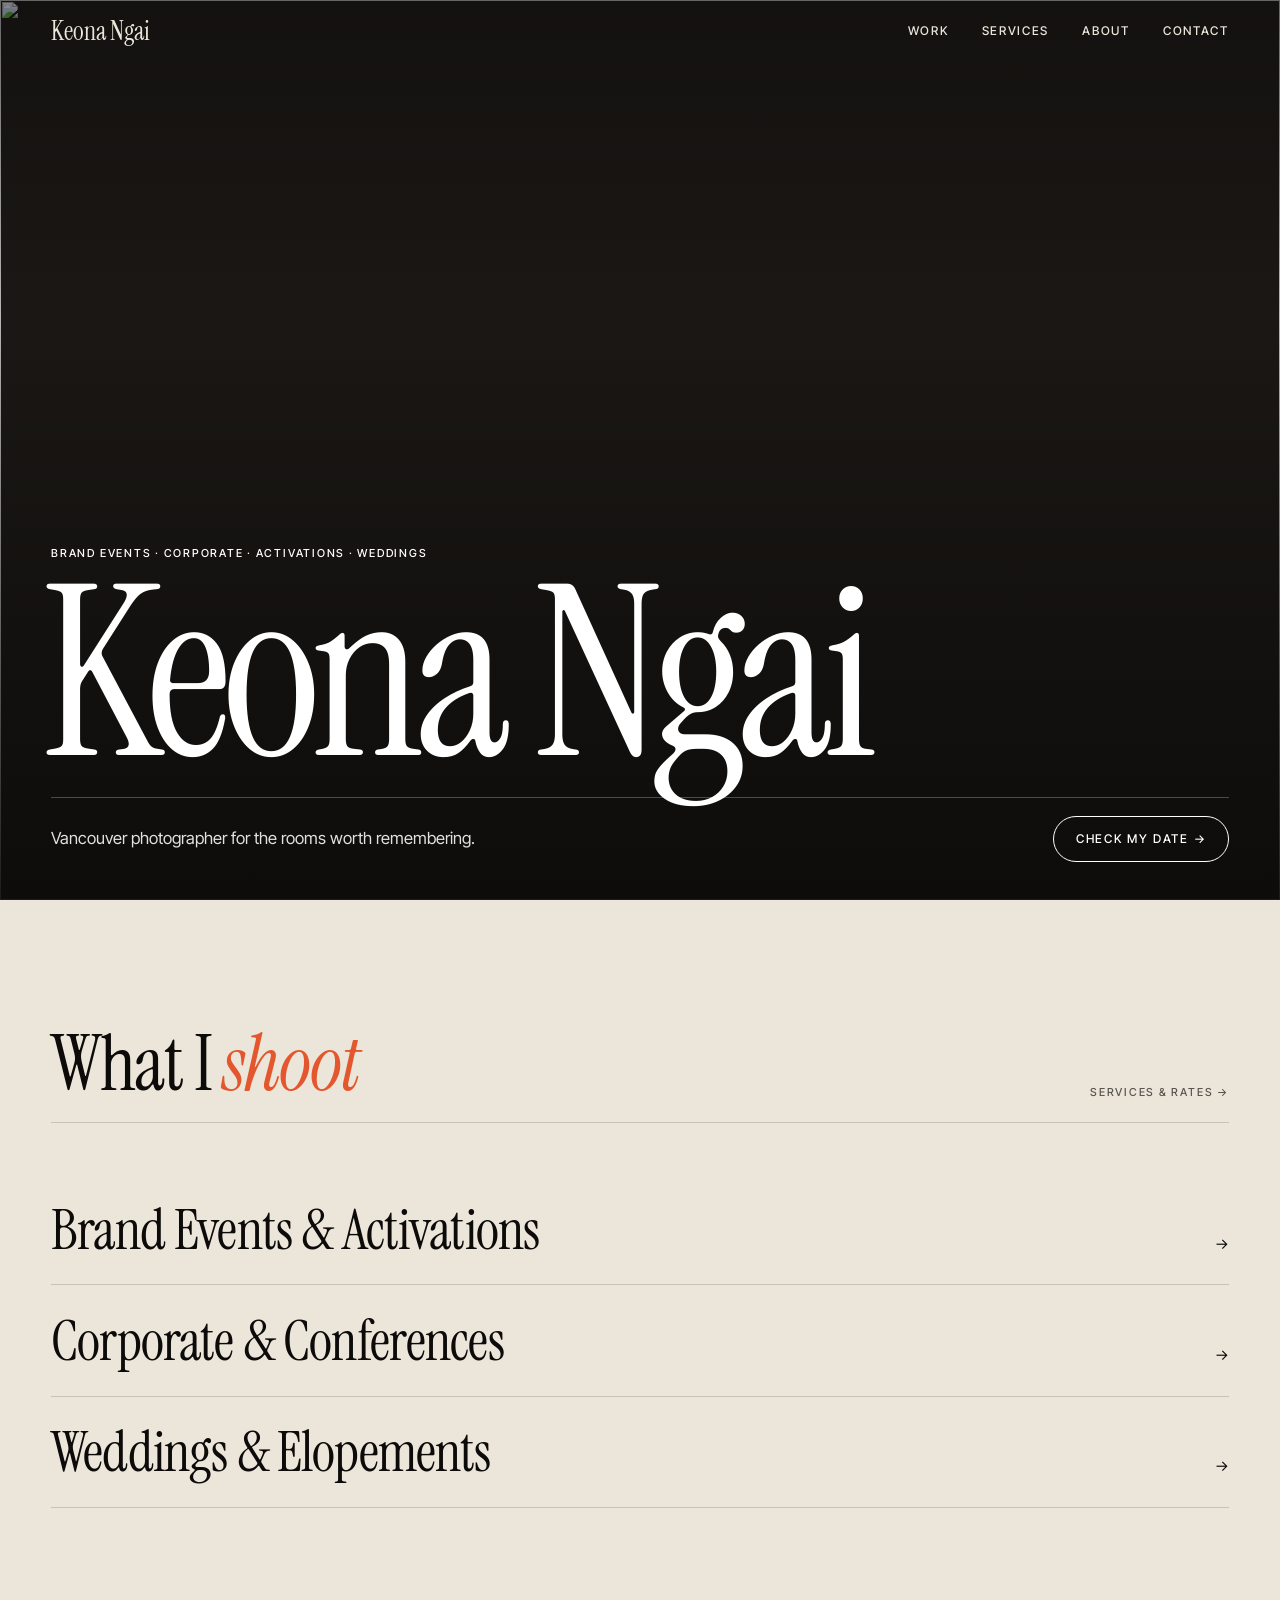
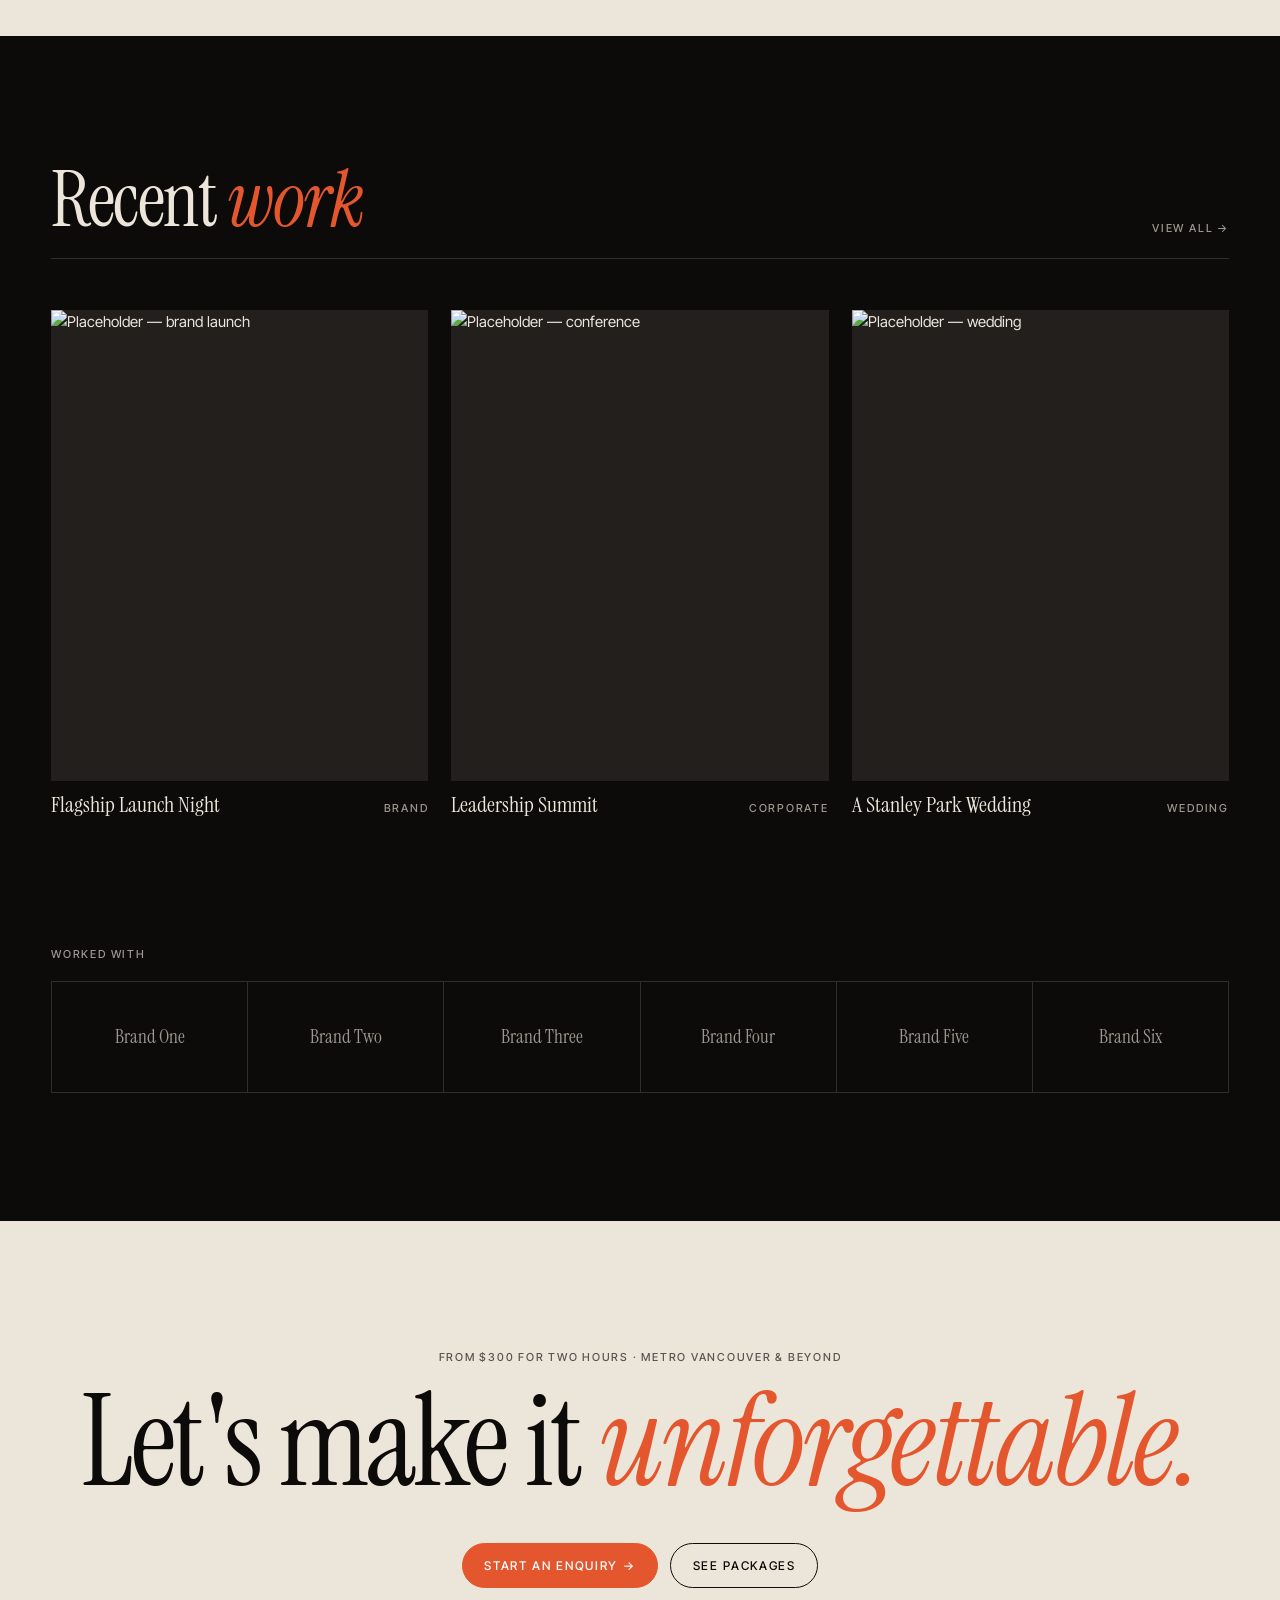
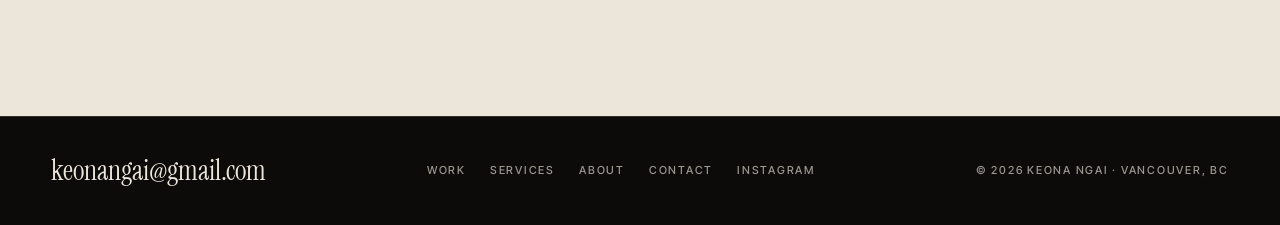
==== commit 3a11fc9f: "Simplify site: lighter pages, instant navigation, fewer effects Co-Authored-By: Claude Fable 5.2 <no" ====
--- a/index.html
+++ b/index.html
@@ -6,166 +6,64 @@
 <title>Keona Ngai — Vancouver Event, Brand & Wedding Photographer</title>
 <meta name="description" content="Keona Ngai is a Vancouver photographer for brand events, corporate functions, activations and weddings. Serving Metro Vancouver, available for travel. Coverage from $300.">
 <meta property="og:title" content="Keona Ngai — Photographer, Vancouver">
-<meta property="og:description" content="Brand events, corporate, activations and weddings. Based in Vancouver, available worldwide.">
+<meta property="og:description" content="Brand events, corporate, activations and weddings. Based in Vancouver, available for travel.">
 <meta name="theme-color" content="#0c0b0a">
 <meta name="robots" content="noindex"><!-- PREVIEW ONLY: remove this line at launch -->
 <script>document.documentElement.classList.add('js')</script>
-<link rel="preconnect" href="https://fonts.googleapis.com"><link rel="preconnect" href="https://fonts.gstatic.com" crossorigin>
-<link href="https://fonts.googleapis.com/css2?family=Instrument+Serif:ital@0;1&family=Inter+Tight:wght@300;400;500;600&display=swap" rel="stylesheet">
+<link rel="preconnect" href="https://fonts.googleapis.com"><link rel="preconnect" href="https://fonts.gstatic.com" crossorigin><link rel="preconnect" href="https://picsum.photos">
+<link href="https://fonts.googleapis.com/css2?family=Instrument+Serif:ital@0;1&family=Inter+Tight:wght@400;500&display=swap" rel="stylesheet">
 <link rel="stylesheet" href="assets/style.css">
 </head>
-<body data-page="Keona Ngai">
+<body>
 <main>
-
-  <!-- HERO -->
+  <!-- All images are PLACEHOLDERS — replace before launch -->
   <section class="hero">
-    <div class="hero__media" aria-hidden="true">
-      <!-- PLACEHOLDER IMAGES — replace src with final photography -->
-      <img class="is-on" src="https://picsum.photos/seed/kn-hero-1/2000/1300" alt="">
-      <img src="https://picsum.photos/seed/kn-hero-2/2000/1300" alt="">
-      <img src="https://picsum.photos/seed/kn-hero-3/2000/1300" alt="">
-      <img src="https://picsum.photos/seed/kn-hero-4/2000/1300" alt="">
-    </div>
-    <div class="hero__top wrap">
-      <p class="label" data-reveal><i class="dot"></i>Now booking 2027</p>
-      <p class="label" data-reveal style="--d:120ms">Vancouver, BC — 49.28° N, 123.12° W</p>
-    </div>
+    <img src="https://picsum.photos/seed/kn-hero-1/1600/1000" alt="" fetchpriority="high">
     <div class="hero__body wrap">
-      <h1 class="hero__title" data-split="chars">Keona Ngai</h1>
+      <p class="label" style="color:#fff;margin-bottom:14px">Brand events · Corporate · Activations · Weddings</p>
+      <h1 class="hero__title">Keona Ngai</h1>
       <div class="hero__foot">
-        <p data-reveal style="--d:500ms">Photographer for brand events, corporate moments, activations and weddings — <em>the energy of the room, kept.</em></p>
-        <div data-reveal style="--d:650ms;display:flex;gap:28px;align-items:flex-end">
-          <span class="hero__count"><b data-slide-n style="font-weight:400">01</b> <span>/ 04</span></span>
-          <span class="label scroll-cue" style="color:#fff">Scroll</span>
-        </div>
+        <p>Vancouver photographer for the rooms worth remembering.</p>
+        <a class="btn" href="contact.html">Check my date →</a>
       </div>
     </div>
   </section>
 
-  <!-- MARQUEE -->
-  <div class="marquee" aria-label="Brand events, corporate, activations, launches, weddings, conferences">
-    <div class="marquee__t"><span>Brand Events</span><span>Corporate</span><span>Activations</span><span>Launches</span><span>Weddings</span><span>Conferences</span><span>Pop-ups</span><span>Galas</span></div>
-  </div>
-
-  <!-- STATEMENT -->
-  <section class="sec wrap">
-    <div class="row">
-      <p class="label" style="grid-column:1/4" data-reveal>(01) — The idea</p>
-      <div style="grid-column:4/13">
-        <p class="statement" data-scrub>Events last a few hours. The photographs are what your brand, your team and your family live with afterwards. I shoot fast, stay invisible, and deliver images that feel exactly like being there.</p>
-        <div style="margin-top:clamp(30px,4vw,60px);display:flex;gap:14px;flex-wrap:wrap" data-reveal>
-          <a class="btn btn--solid" href="contact.html">Check my date <i>→</i></a>
-          <a class="btn" href="about.html">Meet Keona <i>→</i></a>
-        </div>
+  <section class="sec light">
+    <div class="wrap">
+      <div class="sec-head"><h2 class="h-lg" data-reveal>What I <em>shoot</em></h2><a class="label link" href="services.html">Services &amp; rates →</a></div>
+      <div data-reveal>
+        <a class="svc" href="services.html"><h3>Brand Events &amp; Activations</h3><span>→</span></a>
+        <a class="svc" href="services.html"><h3>Corporate &amp; Conferences</h3><span>→</span></a>
+        <a class="svc" href="services.html#weddings"><h3>Weddings &amp; Elopements</h3><span>→</span></a>
       </div>
     </div>
   </section>
 
-  <!-- SERVICES -->
-  <section class="sec light">
-    <div class="wrap">
-      <div class="sec-head">
-        <h2 class="h-lg" data-split>What I <em>shoot</em></h2>
-        <p class="label" data-reveal>(02) — Services</p>
-      </div>
-      <div class="svc-list">
-        <a class="svc" href="services.html" data-cursor="Explore" data-hover="https://picsum.photos/seed/kn-svc-1/800/1000" data-reveal>
-          <span class="svc__n">01</span><h3 class="svc__t">Brand Events</h3><span class="svc__d">Launches · Dinners · Parties</span></a>
-        <a class="svc" href="services.html" data-cursor="Explore" data-hover="https://picsum.photos/seed/kn-svc-2/800/1000" data-reveal>
-          <span class="svc__n">02</span><h3 class="svc__t">Activations &amp; Pop-ups</h3><span class="svc__d">Experiential · Retail · Sampling</span></a>
-        <a class="svc" href="services.html" data-cursor="Explore" data-hover="https://picsum.photos/seed/kn-svc-3/800/1000" data-reveal>
-          <span class="svc__n">03</span><h3 class="svc__t">Corporate &amp; Conferences</h3><span class="svc__d">Summits · Galas · Team days</span></a>
-        <a class="svc" href="services.html#weddings" data-cursor="Explore" data-hover="https://picsum.photos/seed/kn-svc-4/800/1000" data-reveal>
-          <span class="svc__n">04</span><h3 class="svc__t">Weddings &amp; Elopements</h3><span class="svc__d">Full days · City hall · Destination</span></a>
-        <a class="svc" href="services.html" data-cursor="Explore" data-hover="https://picsum.photos/seed/kn-svc-5/800/1000" data-reveal>
-          <span class="svc__n">05</span><h3 class="svc__t">Headshots &amp; Team</h3><span class="svc__d">On-site stations · Editorial portraits</span></a>
-      </div>
+  <section class="sec wrap">
+    <div class="sec-head"><h2 class="h-lg" data-reveal>Recent <em>work</em></h2><a class="label link" href="work.html">View all →</a></div>
+    <!-- PLACEHOLDER PROJECTS -->
+    <div class="cols3" data-reveal>
+      <a class="shot" href="work.html"><figure><div class="ph r-45"><img loading="lazy" decoding="async" src="https://picsum.photos/seed/kn-w-01/640/800" alt="Placeholder — brand launch"></div><figcaption><h3>Flagship Launch Night</h3><span class="label">Brand</span></figcaption></figure></a>
+      <a class="shot" href="work.html"><figure><div class="ph r-45"><img loading="lazy" decoding="async" src="https://picsum.photos/seed/kn-w-04/640/800" alt="Placeholder — conference"></div><figcaption><h3>Leadership Summit</h3><span class="label">Corporate</span></figcaption></figure></a>
+      <a class="shot" href="work.html"><figure><div class="ph r-45"><img loading="lazy" decoding="async" src="https://picsum.photos/seed/kn-w-02/640/800" alt="Placeholder — wedding"></div><figcaption><h3>A Stanley Park Wedding</h3><span class="label">Wedding</span></figcaption></figure></a>
     </div>
   </section>
 
-  <!-- SELECTED WORK — horizontal -->
-  <section class="hscroll" aria-label="Selected work">
-    <div class="hscroll__sticky">
-      <div class="hscroll__track">
-        <div class="hpanel">
-          <p class="label">(03) — Selected work</p>
-          <h2 class="h-lg" style="margin-top:20px">Recent <em>frames</em></h2>
-          <p class="lead" style="margin-top:20px">A few favourites from the last season of launches, activations, conferences and weddings.</p>
-        </div>
-        <!-- PLACEHOLDER PROJECTS — swap titles + images before launch -->
-        <a class="hcard" href="work.html" data-cursor="View"><figure class="ph"><img loading="lazy" src="https://picsum.photos/seed/kn-w-01/900/1200" alt="Placeholder — brand launch"></figure><div class="hcard__cap"><h3>Flagship Launch Night</h3><span class="label">Brand Event</span></div></a>
-        <a class="hcard" href="work.html" data-cursor="View"><figure class="ph"><img loading="lazy" src="https://picsum.photos/seed/kn-w-02/900/1200" alt="Placeholder — wedding"></figure><div class="hcard__cap"><h3>A Stanley Park Wedding</h3><span class="label">Wedding</span></div></a>
-        <a class="hcard" href="work.html" data-cursor="View"><figure class="ph"><img loading="lazy" src="https://picsum.photos/seed/kn-w-03/900/1200" alt="Placeholder — activation"></figure><div class="hcard__cap"><h3>Summer Pop-up Series</h3><span class="label">Activation</span></div></a>
-        <a class="hcard" href="work.html" data-cursor="View"><figure class="ph"><img loading="lazy" src="https://picsum.photos/seed/kn-w-04/900/1200" alt="Placeholder — conference"></figure><div class="hcard__cap"><h3>Annual Leadership Summit</h3><span class="label">Corporate</span></div></a>
-        <a class="hcard" href="work.html" data-cursor="View"><figure class="ph"><img loading="lazy" src="https://picsum.photos/seed/kn-w-05/900/1200" alt="Placeholder — gala"></figure><div class="hcard__cap"><h3>Winter Gala</h3><span class="label">Corporate</span></div></a>
-        <a class="hcard" href="work.html" data-cursor="View"><figure class="ph"><img loading="lazy" src="https://picsum.photos/seed/kn-w-06/900/1200" alt="Placeholder — elopement"></figure><div class="hcard__cap"><h3>Sea-to-Sky Elopement</h3><span class="label">Wedding</span></div></a>
-        <div class="hpanel" style="text-align:center">
-          <p class="h-md">Plenty more where<br>these <em>came from.</em></p>
-          <a class="btn btn--lg" href="work.html" style="margin-top:30px">View all work <i>→</i></a>
-        </div>
-      </div>
+  <section class="sec wrap" style="padding-top:0">
+    <p class="label" style="margin-bottom:18px">Worked with</p>
+    <!-- PLACEHOLDER — replace with real client names or logos -->
+    <div class="brands" data-reveal>
+      <div class="brand">Brand One</div><div class="brand">Brand Two</div><div class="brand">Brand Three</div><div class="brand">Brand Four</div><div class="brand">Brand Five</div><div class="brand">Brand Six</div>
     </div>
   </section>
 
-  <!-- BRANDS -->
-  <section class="sec wrap">
-    <div class="sec-head">
-      <h2 class="h-lg" data-split>In good <em>company</em></h2>
-      <p class="label" data-reveal>(04) — Brands &amp; teams I've worked with</p>
+  <section class="sec light cta">
+    <div class="wrap">
+      <p class="label" data-reveal>From $300 for two hours · Metro Vancouver &amp; beyond</p>
+      <h2 class="h-xl" data-reveal>Let's make it <em>unforgettable.</em></h2>
+      <div class="cta__btns"><a class="btn btn--solid" href="contact.html">Start an enquiry →</a><a class="btn" href="services.html">See packages</a></div>
     </div>
-    <!-- PLACEHOLDER — replace each cell with a client name or logo <img> -->
-    <div class="brands" data-reveal>
-      <div class="brand"><span>Brand One</span></div><div class="brand"><span>Brand Two</span></div><div class="brand"><span>Brand Three</span></div><div class="brand"><span>Brand Four</span></div>
-      <div class="brand"><span>Brand Five</span></div><div class="brand"><span>Brand Six</span></div><div class="brand"><span>Brand Seven</span></div><div class="brand"><span>Brand Eight</span></div>
-    </div>
-    <!-- PLACEHOLDER NUMBERS — update to real figures -->
-    <div class="stats" style="margin-top:clamp(60px,8vw,130px)">
-      <div class="stat" data-reveal><b data-count="150" data-suffix="+">0</b><span class="label">Events photographed</span></div>
-      <div class="stat" data-reveal style="--d:90ms"><b data-count="40" data-suffix="+">0</b><span class="label">Brands &amp; teams</span></div>
-      <div class="stat" data-reveal style="--d:180ms"><b data-count="48" data-suffix="h">0</b><span class="label">Preview turnaround</span></div>
-      <div class="stat" data-reveal style="--d:270ms"><b data-count="100" data-suffix="%">0</b><span class="label">On-time delivery</span></div>
-    </div>
-  </section>
-
-  <!-- FEATURE IMAGE -->
-  <section class="wrap">
-    <figure class="ph r-169" data-img data-parallax="10"><img loading="lazy" src="https://picsum.photos/seed/kn-wide-1/2000/1125" alt="Placeholder — wide event photograph"><figcaption class="ph__tag">Placeholder image</figcaption></figure>
-  </section>
-
-  <!-- RATES TEASER -->
-  <section class="sec wrap">
-    <div class="row" style="align-items:end">
-      <div style="grid-column:1/8">
-        <p class="label" data-reveal>(05) — Rates</p>
-        <h2 class="h-xl" style="margin-top:20px" data-split>From <em>$300</em></h2>
-        <p class="h-md" style="margin-top:14px" data-split>for two hours of coverage.</p>
-      </div>
-      <div style="grid-column:9/13" data-reveal>
-        <p class="lead">Clear packages for events and weddings, edited galleries in days — not weeks — and usage rights your marketing team can actually use.</p>
-        <a class="btn" href="services.html" style="margin-top:28px">See packages <i>→</i></a>
-      </div>
-    </div>
-  </section>
-
-  <!-- TESTIMONIALS -->
-  <section class="sec light">
-    <div class="wrap">
-      <div class="sec-head"><p class="label">(06) — Kind words</p><p class="label"><span data-quote-n>01</span> / 03</p></div>
-      <!-- PLACEHOLDER TESTIMONIALS — replace with real client quotes -->
-      <div class="quotes">
-        <figure class="quote is-on"><blockquote>“Keona was everywhere and nowhere at once. We had social-ready selects before the last guest left, and the full gallery made our recap deck look like a magazine.”</blockquote><cite class="label">Client name — Marketing Lead, Brand One</cite></figure>
-        <figure class="quote"><blockquote>“The easiest vendor we worked with all year. Showed up early, knew the run-of-show better than we did, and caught every speaker, sponsor and candid we needed.”</blockquote><cite class="label">Client name — Events Manager, Brand Two</cite></figure>
-        <figure class="quote"><blockquote>“We forgot there was a camera. Then we opened the gallery and cried through the whole thing. It feels exactly like our day felt.”</blockquote><cite class="label">Couple names — Married in Vancouver</cite></figure>
-      </div>
-      <div class="quotes__nav"><button data-quote-prev aria-label="Previous testimonial">←</button><button data-quote-next aria-label="Next testimonial">→</button></div>
-    </div>
-  </section>
-
-  <!-- CTA -->
-  <section class="cta wrap">
-    <p class="label" data-reveal><i class="dot"></i>Vancouver based — travelling anywhere</p>
-    <h2 class="h-xl" data-split>Let's make it <em>unforgettable.</em></h2>
-    <a class="btn btn--solid btn--lg" href="contact.html" data-reveal>Start an enquiry <i>→</i></a>
   </section>
 </main>
 <div data-footer></div>
--- a/assets/style.css
+++ b/assets/style.css
@@ -1,21 +1,15 @@
-/* ==========================================================================
-   Keona Ngai — Photographer · Vancouver
-   Design system
-   ========================================================================== */
+/* Keona Ngai — Photographer · Vancouver */
 :root{
-  --ink:#0c0b0a; --ink-2:#151311; --ink-3:#1f1c19;
-  --bone:#ece6da; --bone-2:#d9d1c2; --mute:#8d8679;
-  --accent:#e4572e;
-  --bg:var(--ink); --fg:var(--bone); --line:rgba(236,230,218,.16); --soft:rgba(236,230,218,.62);
+  --ink:#0c0b0a; --bone:#ece6da; --accent:#e4572e;
+  --bg:var(--ink); --fg:var(--bone); --line:rgba(236,230,218,.16); --soft:rgba(236,230,218,.64);
   --serif:"Instrument Serif","Times New Roman",serif;
   --sans:"Inter Tight",system-ui,-apple-system,"Helvetica Neue",sans-serif;
-  --ease:cubic-bezier(.16,1,.3,1); --ease-io:cubic-bezier(.76,0,.24,1);
+  --ease:cubic-bezier(.2,.7,.2,1);
   --gut:clamp(18px,4vw,64px);
 }
 *,*::before,*::after{box-sizing:border-box;margin:0;padding:0}
-html{-webkit-text-size-adjust:100%;background:var(--ink)}
-html.lenis{height:auto}.lenis.lenis-smooth{scroll-behavior:auto!important}.lenis.lenis-stopped{overflow:hidden}
-body{background:var(--bg);color:var(--fg);font-family:var(--sans);font-size:clamp(15px,1.05vw,17px);line-height:1.6;-webkit-font-smoothing:antialiased;text-rendering:optimizeLegibility;overflow-x:hidden}
+html{-webkit-text-size-adjust:100%;background:var(--ink);scroll-behavior:smooth}
+body{background:var(--bg);color:var(--fg);font-family:var(--sans);font-size:clamp(15px,1.05vw,17px);line-height:1.6;-webkit-font-smoothing:antialiased;overflow-x:hidden}
 img{display:block;max-width:100%}
 a{color:inherit;text-decoration:none}
 button{font:inherit;color:inherit;background:none;border:0;cursor:pointer}
@@ -23,336 +17,170 @@
 ::selection{background:var(--accent);color:#fff}
 :focus-visible{outline:2px solid var(--accent);outline-offset:4px}
 
-/* film grain */
-body::after{content:"";position:fixed;inset:-50%;z-index:900;pointer-events:none;opacity:.07;
-  background-image:url("data:image/svg+xml,%3Csvg xmlns='http://www.w3.org/2000/svg' width='220' height='220'%3E%3Cfilter id='n'%3E%3CfeTurbulence type='fractalNoise' baseFrequency='.9' numOctaves='2' stitchTiles='stitch'/%3E%3C/filter%3E%3Crect width='100%25' height='100%25' filter='url(%23n)'/%3E%3C/svg%3E");
-  animation:grain 1.2s steps(6) infinite}
-@keyframes grain{0%{transform:translate(0,0)}20%{transform:translate(-3%,2%)}40%{transform:translate(2%,-3%)}60%{transform:translate(-2%,-2%)}80%{transform:translate(3%,3%)}100%{transform:translate(0,0)}}
-
-/* first paint cover (prevents flash before the curtain mounts) */
-html.js:not(.ready) body::before{content:"";position:fixed;inset:0;background:var(--bone);z-index:998}
+/* instant, native page-to-page crossfade (no JS) */
+@view-transition{navigation:auto}
+::view-transition-old(root){animation:vt-out .12s ease both}
+::view-transition-new(root){animation:vt-in .2s ease both}
+@keyframes vt-out{to{opacity:0}}
+@keyframes vt-in{from{opacity:0}}
 
 /* ---------- type ---------- */
-.serif{font-family:var(--serif);font-weight:400}
 em{font-family:var(--serif);font-style:italic;font-weight:400}
 .label{font-size:11px;letter-spacing:.16em;text-transform:uppercase;font-weight:500;color:var(--soft)}
-.label b{color:var(--accent);font-weight:500}
-.dot{display:inline-block;width:7px;height:7px;border-radius:50%;background:var(--accent);margin-right:.7em;vertical-align:middle;animation:pulse 2.4s ease-in-out infinite}
-@keyframes pulse{50%{opacity:.25;transform:scale(.7)}}
-.h-xl{font-family:var(--serif);font-weight:400;font-size:clamp(3.2rem,11.5vw,13rem);line-height:.86;letter-spacing:-.025em}
-.h-lg{font-family:var(--serif);font-weight:400;font-size:clamp(2.6rem,7vw,7.5rem);line-height:.94;letter-spacing:-.02em}
-.h-md{font-family:var(--serif);font-weight:400;font-size:clamp(2rem,4.2vw,4.2rem);line-height:1.02;letter-spacing:-.015em}
-.h-sm{font-family:var(--serif);font-weight:400;font-size:clamp(1.5rem,2.2vw,2.2rem);line-height:1.1}
-.lead{font-size:clamp(1.05rem,1.45vw,1.4rem);line-height:1.5;color:var(--soft);max-width:38em}
+.h-xl{font-family:var(--serif);font-weight:400;font-size:clamp(3rem,10vw,11rem);line-height:.9;letter-spacing:-.025em}
+.h-lg{font-family:var(--serif);font-weight:400;font-size:clamp(2.4rem,6vw,6rem);line-height:.96;letter-spacing:-.02em}
+.h-md{font-family:var(--serif);font-weight:400;font-size:clamp(1.8rem,3.2vw,3.2rem);line-height:1.05;letter-spacing:-.01em}
 .h-xl em,.h-lg em,.h-md em{color:var(--accent)}
-p+p{margin-top:1.1em}
+.lead{font-size:clamp(1.05rem,1.4vw,1.35rem);line-height:1.5;color:var(--soft);max-width:36em}
+p+p{margin-top:1em}
 
 /* ---------- layout ---------- */
-.wrap{padding-inline:var(--gut);width:100%}
-.sec{padding-block:clamp(80px,12vw,200px);position:relative}
-.sec--tight{padding-block:clamp(56px,7vw,110px)}
-.light{--bg:var(--bone);--fg:var(--ink);--line:rgba(12,11,10,.16);--soft:rgba(12,11,10,.64);background:var(--bg);color:var(--fg)}
-.row{display:grid;grid-template-columns:repeat(12,1fr);gap:clamp(16px,2vw,32px)}
-.sec-head{display:flex;justify-content:space-between;align-items:flex-end;gap:24px;padding-bottom:22px;border-bottom:1px solid var(--line);margin-bottom:clamp(36px,5vw,80px)}
-.rule{height:1px;background:var(--line);transform-origin:left;}
+.wrap{padding-inline:var(--gut)}
+.sec{padding-block:clamp(72px,10vw,160px)}
+.light{--bg:var(--bone);--fg:var(--ink);--line:rgba(12,11,10,.16);--soft:rgba(12,11,10,.66);background:var(--bg);color:var(--fg)}
+.sec-head{display:flex;justify-content:space-between;align-items:flex-end;gap:24px;padding-bottom:20px;border-bottom:1px solid var(--line);margin-bottom:clamp(28px,4vw,60px)}
+.cols3{display:grid;grid-template-columns:repeat(3,1fr);gap:clamp(14px,1.8vw,28px)}
+.ph{overflow:hidden;background:#221f1c}
+.light .ph{background:#cdc4b3}
+.ph img{width:100%;height:100%;object-fit:cover}
+.r-45{aspect-ratio:4/5}.r-34{aspect-ratio:3/4}
 
-/* ---------- placeholder imagery ---------- */
-.ph{position:relative;overflow:hidden;background:linear-gradient(135deg,#2a2521,#161311 55%,#3a2a22);isolation:isolate}
-.light .ph{background:linear-gradient(135deg,#cfc6b5,#b9ae9b 55%,#d8cbb6)}
-.ph img{width:100%;height:100%;object-fit:cover;filter:saturate(.72) contrast(1.06);transition:transform 1.6s var(--ease),filter .6s}
-.ph[data-parallax] img{height:124%;margin-top:-12%;transition:filter .6s}
-.r-34{aspect-ratio:3/4}.r-45{aspect-ratio:4/5}.r-11{aspect-ratio:1}.r-32{aspect-ratio:3/2}.r-169{aspect-ratio:16/9}.r-23{aspect-ratio:2/3}
-.ph__tag{position:absolute;left:14px;bottom:12px;z-index:2;font-size:10px;letter-spacing:.16em;text-transform:uppercase;color:#fff;mix-blend-mode:difference}
-
-/* ---------- buttons ---------- */
-.btn{position:relative;display:inline-flex;align-items:center;gap:.9em;padding:1.05em 1.9em;border:1px solid var(--fg);border-radius:999px;font-size:12px;letter-spacing:.14em;text-transform:uppercase;font-weight:500;overflow:hidden;isolation:isolate;transition:color .5s var(--ease),border-color .5s;will-change:transform}
-.btn::before{content:"";position:absolute;inset:-1px;background:var(--fg);border-radius:inherit;transform:translateY(101%);transition:transform .6s var(--ease);z-index:-1}
-.btn:hover{color:var(--bg)}.btn:hover::before{transform:none}
-.btn i{font-style:normal;display:inline-block;transition:transform .5s var(--ease)}
-.btn:hover i{transform:translateX(5px)}
+/* ---------- buttons & links ---------- */
+.btn{display:inline-flex;align-items:center;gap:.8em;padding:1em 1.8em;border:1px solid var(--fg);border-radius:999px;font-size:12px;letter-spacing:.14em;text-transform:uppercase;font-weight:500;transition:background .2s,color .2s,border-color .2s}
+.btn:hover{background:var(--fg);color:var(--bg)}
 .btn--solid{background:var(--accent);border-color:var(--accent);color:#fff}
-.btn--solid::before{background:var(--fg)}.btn--solid:hover{color:var(--bg);border-color:var(--fg)}
-.btn--lg{padding:1.4em 2.6em;font-size:13px}
-.link{position:relative;display:inline-block;padding-bottom:3px}
-.link::after{content:"";position:absolute;left:0;right:0;bottom:0;height:1px;background:currentColor;transform:scaleX(0);transform-origin:right;transition:transform .6s var(--ease)}
-.link:hover::after,.link.is-active::after{transform:scaleX(1);transform-origin:left}
-
-/* ---------- curtain (preloader + page transitions) ---------- */
-.curtain{position:fixed;inset:0;z-index:999;background:var(--bone);color:var(--ink);display:grid;place-items:center;transform:translateY(0);transition:transform 1.05s var(--ease-io);will-change:transform}
-.curtain.is-up{transform:translateY(-100%)}
-.curtain.is-below{transform:translateY(100%);transition:none}
-.curtain__in{text-align:center;overflow:hidden;padding:.2em 1em}
-.curtain__label{display:block;font-family:var(--serif);font-size:clamp(2.6rem,8vw,8rem);line-height:1;letter-spacing:-.02em;transform:translateY(110%);transition:transform .8s var(--ease)}
-.curtain.is-show .curtain__label{transform:none}
-.curtain.is-up .curtain__label{transform:translateY(-60%);transition-duration:1.05s}
-.curtain__count{position:absolute;right:var(--gut);bottom:calc(var(--gut) - 10px);font-family:var(--serif);font-size:clamp(3rem,9vw,9rem);line-height:1;font-variant-numeric:tabular-nums}
-.curtain__meta{position:absolute;left:var(--gut);bottom:var(--gut);font-size:11px;letter-spacing:.16em;text-transform:uppercase}
+.btn--solid:hover{background:var(--fg);border-color:var(--fg);color:var(--bg)}
+.link{text-decoration:underline;text-decoration-thickness:1px;text-underline-offset:4px;text-decoration-color:transparent;transition:text-decoration-color .2s}
+.link:hover,.link.is-active{text-decoration-color:currentColor}
 
 /* ---------- header ---------- */
-.hdr{position:fixed;top:0;left:0;right:0;z-index:800;display:flex;justify-content:space-between;align-items:center;padding:22px var(--gut);color:#fff;mix-blend-mode:difference;transition:transform .7s var(--ease)}
-.hdr.is-hidden{transform:translateY(-110%)}
-.hdr__logo{font-family:var(--serif);font-size:26px;line-height:1;letter-spacing:-.01em}
-.hdr__logo small{font-family:var(--sans);font-size:10px;letter-spacing:.16em;text-transform:uppercase;margin-left:.8em;opacity:.7;vertical-align:middle}
-.hdr__nav{display:flex;gap:clamp(18px,2.6vw,44px);align-items:center;font-size:12px;letter-spacing:.14em;text-transform:uppercase;font-weight:500}
+.hdr{position:fixed;top:0;left:0;right:0;z-index:50;display:flex;justify-content:space-between;align-items:center;padding:18px var(--gut);color:var(--bone);transition:background .25s}
+.hdr.is-solid{background:var(--ink)}
+.hdr__logo{font-family:var(--serif);font-size:26px;line-height:1}
+.hdr__nav{display:flex;gap:clamp(18px,2.6vw,40px);font-size:12px;letter-spacing:.14em;text-transform:uppercase;font-weight:500}
 .hdr__burger{display:none;font-size:12px;letter-spacing:.14em;text-transform:uppercase;font-weight:500}
-.menu{position:fixed;inset:0;z-index:790;background:var(--ink-2);color:var(--bone);display:flex;flex-direction:column;justify-content:flex-end;padding:120px var(--gut) var(--gut);clip-path:inset(0 0 100% 0);transition:clip-path .9s var(--ease-io);visibility:hidden}
-.menu.is-open{clip-path:inset(0);visibility:visible}
-.menu a.menu__l{display:block;font-family:var(--serif);font-size:clamp(3rem,15vw,6rem);line-height:1.02;overflow:hidden}
-.menu a.menu__l span{display:block;transform:translateY(110%);transition:transform .9s var(--ease) calc(var(--i)*70ms + .25s)}
-.menu.is-open a.menu__l span{transform:none}
-.menu__foot{display:flex;justify-content:space-between;margin-top:40px;padding-top:20px;border-top:1px solid var(--line)}
-.progress{position:fixed;top:0;left:0;height:2px;width:100%;background:var(--accent);transform:scaleX(0);transform-origin:left;z-index:810}
+.menu{position:fixed;inset:0;z-index:40;background:var(--ink);color:var(--bone);display:flex;flex-direction:column;justify-content:center;gap:4px;padding:var(--gut);opacity:0;visibility:hidden;transition:opacity .2s,visibility .2s}
+.menu.is-open{opacity:1;visibility:visible}
+.menu a{font-family:var(--serif);font-size:clamp(2.8rem,13vw,5rem);line-height:1.1}
 
-/* ---------- cursor ---------- */
-.cursor{position:fixed;top:0;left:0;z-index:950;pointer-events:none;width:12px;height:12px;margin:-6px 0 0 -6px;border-radius:50%;background:#fff;mix-blend-mode:difference;display:grid;place-items:center;transition:width .45s var(--ease),height .45s var(--ease),margin .45s var(--ease),background .3s,opacity .3s;opacity:0}
-.cursor.is-on{opacity:1}
-.cursor.is-link{width:46px;height:46px;margin:-23px 0 0 -23px}
-.cursor.is-label{width:92px;height:92px;margin:-46px 0 0 -46px;background:var(--accent);mix-blend-mode:normal}
-.cursor span{font-size:10px;letter-spacing:.14em;text-transform:uppercase;color:#fff;opacity:0;transition:opacity .3s}
-.cursor.is-label span{opacity:1}
+/* ---------- reveal (one simple fade-up) ---------- */
+html.js [data-reveal]{opacity:0;transform:translateY(14px);transition:opacity .55s ease,transform .55s var(--ease)}
+html.js [data-reveal].in{opacity:1;transform:none}
 
-/* ---------- reveal engine ---------- */
-.w{display:inline-block;overflow:hidden;vertical-align:top;padding:.02em .07em .16em 0;margin:-.02em -.07em -.16em 0}
-.wi{display:inline-block;will-change:transform}
-html.js [data-split] .wi{transform:translateY(118%);transition:transform 1.1s var(--ease) calc(var(--i,0)*34ms + var(--d,0ms))}
-html.js [data-split].in .wi{transform:none}
-html.js [data-reveal]{opacity:0;transform:translateY(34px);transition:opacity 1.1s var(--ease) var(--d,0ms),transform 1.1s var(--ease) var(--d,0ms)}
-html.js [data-reveal].in{opacity:1;transform:none}
-html.js [data-img]{clip-path:inset(100% 0 0 0);transition:clip-path 1.4s var(--ease-io) var(--d,0ms)}
-html.js [data-img].in{clip-path:inset(0)}
-html.js [data-img]:not([data-parallax]) img{transform:scale(1.3)}
-html.js [data-img].in:not([data-parallax]) img{transform:none}
-html.js .rule[data-reveal]{opacity:1;transform:scaleX(0);transition:transform 1.4s var(--ease-io)}
-html.js .rule[data-reveal].in{transform:none}
-[data-scrub] .sw{opacity:.16;transition:opacity .45s}
-[data-scrub] .sw.on{opacity:1}
+/* ---------- hero ---------- */
+.hero{position:relative;height:100svh;min-height:560px;display:flex;flex-direction:column;justify-content:flex-end;color:#fff;background:#1b1815}
+.hero>img{position:absolute;inset:0;width:100%;height:100%;object-fit:cover}
+.hero::after{content:"";position:absolute;inset:0;background:linear-gradient(180deg,rgba(12,11,10,.5),rgba(12,11,10,.05) 35%,rgba(12,11,10,.9))}
+.hero__body{position:relative;z-index:1;padding-bottom:clamp(22px,3vw,40px);animation:rise .7s var(--ease) both}
+@keyframes rise{from{opacity:0;transform:translateY(18px)}}
+.hero__title{font-family:var(--serif);font-weight:400;font-size:clamp(4rem,18.6vw,25rem);line-height:.82;letter-spacing:-.035em;white-space:nowrap;margin-left:-.04em}
+.hero__foot{display:flex;justify-content:space-between;align-items:center;gap:24px;margin-top:clamp(16px,2vw,30px);padding-top:18px;border-top:1px solid rgba(255,255,255,.25)}
+.hero__foot p{max-width:28em;font-size:clamp(1rem,1.3vw,1.25rem);line-height:1.4;color:rgba(255,255,255,.88)}
+.hero .btn{border-color:#fff}.hero .btn:hover{background:#fff;color:var(--ink)}
+.phero{padding-top:clamp(130px,16vw,230px);padding-bottom:clamp(36px,5vw,70px)}
+.phero .lead{margin-top:clamp(18px,2.4vw,32px)}
 
-/* ---------- hero (home) ---------- */
-.hero{position:relative;height:100svh;min-height:620px;display:flex;flex-direction:column;justify-content:flex-end;overflow:hidden;color:#fff}
-.hero__media{position:absolute;inset:0;z-index:0;background:linear-gradient(135deg,#2a2521,#161311 55%,#3a2a22)}
-.hero__media img{position:absolute;inset:0;width:100%;height:100%;object-fit:cover;clip-path:inset(0 0 100% 0);filter:saturate(.7) contrast(1.05);transform:scale(1.18)}
-.hero__media img.is-on{clip-path:inset(0);transform:scale(1.02);transition:clip-path 1.5s var(--ease-io),transform 7s linear;z-index:2}
-.hero__media img.is-prev{clip-path:inset(0);z-index:1;transform:scale(1.02)}
-.hero__media::after{content:"";position:absolute;inset:0;z-index:3;background:linear-gradient(180deg,rgba(12,11,10,.55) 0%,rgba(12,11,10,.08) 34%,rgba(12,11,10,.2) 55%,rgba(12,11,10,.92) 100%)}
-.hero__top{position:absolute;top:96px;left:0;right:0;z-index:4;display:flex;justify-content:space-between;gap:20px}
-.hero__top .label{color:rgba(255,255,255,.82)}
-.hero__body{position:relative;z-index:4;padding-bottom:clamp(20px,3vw,40px)}
-.hero__title{font-family:var(--serif);font-weight:400;font-size:clamp(4.2rem,18.6vw,25rem);line-height:.8;letter-spacing:-.035em;white-space:nowrap;margin-left:-.04em}
-.hero__title .w{padding-bottom:.2em;margin-bottom:-.2em}
-.hero__foot{display:flex;justify-content:space-between;align-items:flex-end;gap:24px;margin-top:clamp(18px,2.4vw,36px);padding-top:18px;border-top:1px solid rgba(255,255,255,.25)}
-.hero__foot p{max-width:30em;font-size:clamp(1rem,1.35vw,1.3rem);line-height:1.4;color:rgba(255,255,255,.86)}
-.hero__count{font-family:var(--serif);font-size:22px;font-variant-numeric:tabular-nums;white-space:nowrap}
-.hero__count span{opacity:.5}
-.scroll-cue{display:inline-flex;align-items:center;gap:12px}
-.scroll-cue::after{content:"";width:1px;height:44px;background:currentColor;transform-origin:top;animation:cue 2.2s var(--ease-io) infinite}
-@keyframes cue{0%{transform:scaleY(0)}50%{transform:scaleY(1);transform-origin:top}51%{transform-origin:bottom}100%{transform:scaleY(0);transform-origin:bottom}}
+/* ---------- services list ---------- */
+.svc{display:flex;justify-content:space-between;align-items:baseline;gap:20px;padding-block:clamp(16px,2vw,28px);border-bottom:1px solid var(--line);transition:color .2s}
+.svc h3{font-family:var(--serif);font-weight:400;font-size:clamp(1.8rem,4.4vw,4.4rem);line-height:1.05;letter-spacing:-.015em}
+.svc:hover{color:var(--accent)}
 
-/* ---------- page hero (inner pages) ---------- */
-.phero{padding-top:clamp(150px,20vw,280px);padding-bottom:clamp(40px,6vw,90px)}
-.phero__meta{display:flex;justify-content:space-between;gap:20px;margin-top:clamp(28px,4vw,60px);padding-top:20px;border-top:1px solid var(--line);align-items:flex-start}
-
-/* ---------- marquee ---------- */
-.marquee{overflow:hidden;white-space:nowrap;border-block:1px solid var(--line);padding-block:clamp(16px,2vw,30px);display:flex}
-.marquee__t{display:flex;flex-shrink:0;animation:mq 34s linear infinite;font-family:var(--serif);font-size:clamp(2rem,5vw,5.2rem);line-height:1}
-.marquee__t span{padding-inline:.35em}.marquee__t span:nth-child(even){font-style:italic;color:var(--accent)}
-.marquee--rev .marquee__t{animation-direction:reverse}
-.marquee:hover .marquee__t{animation-play-state:paused}
-@keyframes mq{to{transform:translateX(-100%)}}
-
-/* ---------- statement ---------- */
-.statement{font-family:var(--serif);font-size:clamp(1.9rem,4.6vw,5rem);line-height:1.06;letter-spacing:-.015em;max-width:19em}
-
-/* ---------- services list (hover image) ---------- */
-.svc{display:grid;grid-template-columns:5ch 1fr auto;align-items:baseline;gap:clamp(12px,3vw,48px);padding-block:clamp(20px,2.6vw,40px);border-bottom:1px solid var(--line);position:relative;transition:padding .6s var(--ease),opacity .4s}
-.svc__n{font-size:12px;letter-spacing:.14em;color:var(--soft)}
-.svc__t{font-family:var(--serif);font-size:clamp(2rem,5.6vw,6rem);line-height:1;letter-spacing:-.02em;transition:transform .7s var(--ease)}
-.svc__d{font-size:12px;letter-spacing:.14em;text-transform:uppercase;color:var(--soft);text-align:right}
-@media(hover:hover){.svc-list:hover .svc{opacity:.32}.svc-list .svc:hover{opacity:1}.svc:hover .svc__t{transform:translateX(.35em);font-style:italic}}
-.svc-float{position:fixed;top:0;left:0;z-index:700;width:clamp(220px,24vw,380px);aspect-ratio:4/5;pointer-events:none;overflow:hidden;opacity:0;transform:scale(.6);transition:opacity .4s,transform .6s var(--ease);margin:-14% 0 0 30px;background:var(--ink-3)}
-.svc-float.is-on{opacity:1;transform:none}
-.svc-float img{position:absolute;inset:0;width:100%;height:100%;object-fit:cover;opacity:0;transition:opacity .45s;filter:saturate(.72)}
-.svc-float img.is-on{opacity:1}
-
-/* ---------- horizontal gallery ---------- */
-.hscroll__sticky{position:sticky;top:0;height:100vh;overflow:hidden;display:flex;align-items:center}
-.hscroll__track{display:flex;align-items:center;gap:clamp(20px,3vw,56px);width:max-content;padding-inline:var(--gut);will-change:transform}
-.hcard{width:clamp(280px,34vw,560px);flex-shrink:0;display:block}
-.hcard:nth-child(even){margin-top:8vh}.hcard:nth-child(3n){width:clamp(260px,26vw,420px)}
-.hcard .ph{height:62vh}
-.hcard:hover .ph img{transform:scale(1.06);filter:saturate(1) contrast(1.02)}
-.hcard__cap{display:flex;justify-content:space-between;align-items:baseline;gap:14px;margin-top:14px}
-.hcard__cap h3{font-family:var(--serif);font-weight:400;font-size:clamp(1.3rem,1.9vw,1.9rem);line-height:1.1}
-.hpanel{width:clamp(280px,36vw,560px);flex-shrink:0}
-
-/* ---------- brands ---------- */
-.brands{display:grid;grid-template-columns:repeat(4,1fr);border-top:1px solid var(--line);border-left:1px solid var(--line)}
-.brand{aspect-ratio:16/9;display:grid;place-items:center;border-right:1px solid var(--line);border-bottom:1px solid var(--line);font-family:var(--serif);font-size:clamp(1.1rem,2vw,2rem);color:var(--soft);position:relative;overflow:hidden;transition:color .5s}
-.brand::before{content:"";position:absolute;inset:0;background:var(--fg);transform:translateY(101%);transition:transform .7s var(--ease)}
-.brand span{position:relative}.brand:hover{color:var(--bg)}.brand:hover::before{transform:none}
-.brand:nth-child(odd) span{font-style:italic}
-
-/* ---------- stats ---------- */
-.stats{display:grid;grid-template-columns:repeat(4,1fr);gap:clamp(16px,2vw,32px)}
-.stat{border-top:1px solid var(--line);padding-top:18px}
-.stat b{display:block;font-family:var(--serif);font-weight:400;font-size:clamp(3rem,7.5vw,8rem);line-height:.95;letter-spacing:-.03em;font-variant-numeric:tabular-nums}
-
-/* ---------- quotes ---------- */
-.quotes{position:relative;min-height:clamp(300px,34vw,480px)}
-.quote{position:absolute;inset:0;opacity:0;visibility:hidden;transition:opacity .8s,visibility .8s}
-.quote.is-on{opacity:1;visibility:visible}
-.quote blockquote{font-family:var(--serif);font-size:clamp(1.7rem,3.8vw,4rem);line-height:1.1;letter-spacing:-.015em;max-width:22em}
-.quote cite{display:block;margin-top:28px;font-style:normal}
-.quotes__nav{display:flex;gap:10px;margin-top:30px}
-.quotes__nav button{width:54px;height:54px;border:1px solid var(--line);border-radius:50%;transition:background .4s,color .4s}
-.quotes__nav button:hover{background:var(--fg);color:var(--bg)}
+/* ---------- cards ---------- */
+.shot figcaption,.tile figcaption{display:flex;justify-content:space-between;align-items:baseline;gap:12px;margin-top:12px}
+.shot h3,.tile h3{font-family:var(--serif);font-weight:400;font-size:1.45em;line-height:1.1}
+.brands{display:grid;grid-template-columns:repeat(6,1fr);border:1px solid var(--line);border-width:1px 0 0 1px}
+.brand{aspect-ratio:16/9;display:grid;place-items:center;border:1px solid var(--line);border-width:0 1px 1px 0;font-family:var(--serif);font-size:clamp(1rem,1.5vw,1.5rem);color:var(--soft)}
+.quote{max-width:24em;font-family:var(--serif);font-size:clamp(1.6rem,3.4vw,3.4rem);line-height:1.12;letter-spacing:-.01em}
+.card{border-top:1px solid var(--line);padding-top:20px}
+.card h3{margin-bottom:10px}.card p{color:var(--soft)}
 
 /* ---------- packages ---------- */
-.tabs{display:inline-flex;border:1px solid var(--line);border-radius:999px;padding:5px;position:relative;margin-bottom:clamp(30px,4vw,56px)}
-.tabs button{position:relative;z-index:1;padding:.95em 1.8em;font-size:12px;letter-spacing:.14em;text-transform:uppercase;font-weight:500;border-radius:999px;transition:color .5s}
-.tabs button.is-on{color:var(--bg)}
-.tabs__pill{position:absolute;top:5px;bottom:5px;left:0;width:0;background:var(--fg);border-radius:999px;transition:transform .6s var(--ease),width .6s var(--ease)}
-.pkgs{display:none;grid-template-columns:repeat(3,1fr);gap:clamp(14px,1.6vw,24px)}
-.pkgs.is-on{display:grid}
-.pkg{border:1px solid var(--line);padding:clamp(24px,2.6vw,42px);display:flex;flex-direction:column;gap:22px;transition:transform .7s var(--ease),border-color .4s;animation:pkgIn .9s var(--ease) both;animation-delay:calc(var(--i)*90ms)}
-@keyframes pkgIn{from{opacity:0;transform:translateY(40px)}}
-.pkg:hover{transform:translateY(-8px);border-color:var(--fg)}
-.pkg--feat{background:var(--fg);color:var(--bg);border-color:var(--fg);--line:color-mix(in srgb,var(--bg) 18%,transparent);--soft:color-mix(in srgb,var(--bg) 66%,transparent)}
-.pkg__price{font-family:var(--serif);font-size:clamp(3.4rem,6vw,6.4rem);line-height:.9;letter-spacing:-.03em}
-.pkg__price sup{font-size:.32em;vertical-align:top;position:relative;top:.5em;margin-right:.1em}
+.tabs{display:inline-flex;gap:6px;margin-bottom:clamp(24px,3vw,40px)}
+.chip{padding:.8em 1.4em;border:1px solid var(--line);border-radius:999px;font-size:12px;letter-spacing:.14em;text-transform:uppercase;font-weight:500;transition:background .2s,color .2s,border-color .2s;cursor:pointer;display:inline-block}
+.chip:hover{border-color:var(--fg)}
+.chip.is-on,input:checked+.chip{background:var(--fg);color:var(--bg);border-color:var(--fg)}
+.pkgs{display:none}.pkgs.is-on{display:grid}
+.pkg{border:1px solid var(--line);padding:clamp(22px,2.4vw,36px);display:flex;flex-direction:column;gap:18px}
+.pkg--feat{background:var(--fg);color:var(--bg);--line:color-mix(in srgb,var(--bg) 18%,transparent);--soft:color-mix(in srgb,var(--bg) 66%,transparent)}
+.pkg__price{font-family:var(--serif);font-size:clamp(3.2rem,5.4vw,5.6rem);line-height:.9;letter-spacing:-.03em}
 .pkg__price small{font-family:var(--sans);font-size:11px;letter-spacing:.14em;text-transform:uppercase;margin-left:.8em;color:var(--soft)}
-.pkg ul{display:grid;gap:0;flex:1}
-.pkg li{padding:12px 0;border-top:1px solid var(--line);display:flex;gap:12px;font-size:.95em}
-.pkg li::before{content:"+";color:var(--accent);font-family:var(--serif)}
+.pkg ul{flex:1}
+.pkg li{padding:11px 0;border-top:1px solid var(--line);font-size:.95em}
 .pkg .btn{justify-content:center}
-.pkg--feat .btn{border-color:var(--bg)}.pkg--feat .btn::before{background:var(--bg)}.pkg--feat .btn:hover{color:var(--fg)}
-.badge{display:inline-block;padding:.45em .9em;border-radius:999px;background:var(--accent);color:#fff;font-size:10px;letter-spacing:.14em;text-transform:uppercase}
-.addons{display:grid;grid-template-columns:repeat(2,1fr);column-gap:clamp(24px,5vw,90px)}
-.addon{display:flex;justify-content:space-between;gap:20px;align-items:baseline;padding:18px 0;border-bottom:1px solid var(--line)}
-.addon b{font-family:var(--serif);font-weight:400;font-size:1.5em;white-space:nowrap}
+.pkg--feat .btn{border-color:var(--bg)}.pkg--feat .btn:hover{background:var(--bg);color:var(--fg)}
+.addons{display:grid;grid-template-columns:1fr 1fr;column-gap:clamp(24px,5vw,80px);margin-top:clamp(36px,5vw,70px)}
+.addon{display:flex;justify-content:space-between;gap:20px;align-items:baseline;padding:16px 0;border-bottom:1px solid var(--line)}
+.addon b{font-family:var(--serif);font-weight:400;font-size:1.4em;white-space:nowrap}
 
-/* ---------- split feature blocks ---------- */
-.feat{display:grid;grid-template-columns:repeat(12,1fr);gap:clamp(16px,2vw,32px);align-items:center}
-.feat+.feat{margin-top:clamp(70px,10vw,170px)}
-.feat__img{grid-column:1/7}.feat__txt{grid-column:8/13}
-.feat--rev .feat__img{grid-column:7/13;order:2}.feat--rev .feat__txt{grid-column:1/6}
-.ticks{margin-top:26px;border-top:1px solid var(--line)}
-.ticks li{padding:13px 0;border-bottom:1px solid var(--line);display:flex;gap:14px}
-.ticks li::before{content:"→";color:var(--accent)}
-
-/* ---------- process ---------- */
-.steps{display:grid;grid-template-columns:repeat(4,1fr);gap:clamp(16px,2vw,32px);counter-reset:s}
-.step{border-top:1px solid var(--line);padding-top:20px;counter-increment:s}
-.step::before{content:"0" counter(s);font-family:var(--serif);font-size:clamp(3rem,5vw,5rem);line-height:1;color:var(--accent);display:block;margin-bottom:20px}
-.step h3{font-family:var(--serif);font-weight:400;font-size:1.7em;line-height:1.1;margin-bottom:10px}
-.step p{color:var(--soft)}
-
-/* ---------- faq ---------- */
-.faq{border-top:1px solid var(--line)}
-.faq__i{border-bottom:1px solid var(--line)}
-.faq__q{width:100%;display:flex;justify-content:space-between;align-items:center;gap:24px;text-align:left;padding:clamp(20px,2.4vw,34px) 0;font-family:var(--serif);font-size:clamp(1.3rem,2.3vw,2.3rem);line-height:1.15}
-.faq__q i{flex-shrink:0;width:38px;height:38px;border:1px solid var(--line);border-radius:50%;position:relative;transition:transform .6s var(--ease),background .4s}
-.faq__q i::before,.faq__q i::after{content:"";position:absolute;left:50%;top:50%;width:12px;height:1px;background:currentColor;transform:translate(-50%,-50%)}
-.faq__q i::after{transform:translate(-50%,-50%) rotate(90deg);transition:transform .6s var(--ease)}
-.faq__i.is-open .faq__q i{transform:rotate(180deg);background:var(--accent);border-color:var(--accent);color:#fff}
-.faq__i.is-open .faq__q i::after{transform:translate(-50%,-50%) rotate(0)}
-.faq__a{display:grid;grid-template-rows:0fr;transition:grid-template-rows .7s var(--ease)}
-.faq__i.is-open .faq__a{grid-template-rows:1fr}
-.faq__a>div{overflow:hidden}.faq__a p{max-width:46em;color:var(--soft);padding-bottom:30px}
+/* ---------- faq (native details) ---------- */
+.faq details{border-bottom:1px solid var(--line)}
+.faq summary{list-style:none;cursor:pointer;display:flex;justify-content:space-between;gap:20px;padding:clamp(16px,2vw,26px) 0;font-family:var(--serif);font-size:clamp(1.25rem,2vw,2rem);line-height:1.2}
+.faq summary::-webkit-details-marker{display:none}
+.faq summary::after{content:"+";color:var(--accent)}
+.faq details[open] summary::after{content:"–"}
+.faq details p{max-width:44em;color:var(--soft);padding-bottom:24px}
 
 /* ---------- work grid + lightbox ---------- */
-.filters{display:flex;flex-wrap:wrap;gap:8px}
-.chip{padding:.8em 1.4em;border:1px solid var(--line);border-radius:999px;font-size:12px;letter-spacing:.14em;text-transform:uppercase;font-weight:500;transition:background .4s,color .4s,border-color .4s;cursor:pointer;display:inline-block}
-.chip:hover{border-color:var(--fg)}
-.chip.is-on,input:checked+.chip{background:var(--fg);color:var(--bg);border-color:var(--fg)}
-.chip sup{font-size:.75em;opacity:.6;margin-left:.3em}
-.grid{columns:3;column-gap:clamp(10px,1.2vw,20px)}
-.tile{break-inside:avoid;margin-bottom:clamp(10px,1.2vw,20px);display:block;position:relative;cursor:pointer;animation:tileIn .9s var(--ease) both;animation-delay:calc(var(--i)*45ms)}
-@keyframes tileIn{from{opacity:0;transform:translateY(50px) scale(.97)}}
-.tile.is-hidden{display:none}
-.tile .ph::after{content:"";position:absolute;inset:0;background:linear-gradient(180deg,transparent 45%,rgba(12,11,10,.85));opacity:0;transition:opacity .5s}
-.tile:hover .ph::after{opacity:1}.tile:hover .ph img{transform:scale(1.06);filter:saturate(1)}
-.tile__cap{position:absolute;left:18px;right:18px;bottom:16px;z-index:2;color:#fff;display:flex;justify-content:space-between;align-items:flex-end;gap:12px;opacity:0;transform:translateY(14px);transition:opacity .5s,transform .6s var(--ease)}
-.tile:hover .tile__cap{opacity:1;transform:none}
-.tile__cap h3{font-family:var(--serif);font-weight:400;font-size:1.6em;line-height:1.05}
-.lb{position:fixed;inset:0;z-index:940;background:rgba(12,11,10,.96);display:grid;grid-template-rows:auto 1fr auto;padding:22px var(--gut);opacity:0;visibility:hidden;transition:opacity .5s,visibility .5s;color:var(--bone)}
+.filters{display:flex;flex-wrap:wrap;gap:6px;margin-top:clamp(22px,3vw,36px)}
+.grid{display:grid;grid-template-columns:repeat(3,1fr);gap:clamp(24px,3vw,48px) clamp(14px,1.8vw,28px)}
+.tile{display:block;cursor:pointer}
+.tile[hidden]{display:none}
+.tile .ph,.shot .ph{transition:opacity .2s}
+.tile:hover .ph,.shot:hover .ph{opacity:.85}
+.lb{position:fixed;inset:0;z-index:60;background:var(--ink);color:var(--bone);display:grid;grid-template-rows:auto 1fr auto;gap:16px;padding:18px var(--gut);opacity:0;visibility:hidden;transition:opacity .2s,visibility .2s}
 .lb.is-open{opacity:1;visibility:visible}
 .lb__bar{display:flex;justify-content:space-between;align-items:center;gap:20px}
-.lb__stage{display:grid;place-items:center;min-height:0;padding:20px 0}
-.lb__stage img{max-width:100%;max-height:100%;object-fit:contain;min-height:0;transform:scale(.94);opacity:0;transition:transform .8s var(--ease),opacity .5s}
-.lb.is-open .lb__stage img.is-in{transform:none;opacity:1}
-.lb__stage{overflow:hidden}
-.lb h3{font-family:var(--serif);font-weight:400;font-size:clamp(1.4rem,2.4vw,2.4rem)}
+.lb__stage{min-height:0;display:grid;place-items:center}
+.lb__stage img{max-width:100%;max-height:100%;min-height:0;object-fit:contain}
+.lb h3{font-family:var(--serif);font-weight:400;font-size:clamp(1.3rem,2vw,2rem)}
+.lb__nav button{width:48px;height:48px;border:1px solid var(--line);border-radius:50%;margin-left:6px;transition:background .2s,color .2s}
+.lb__nav button:hover{background:var(--bone);color:var(--ink)}
 
 /* ---------- about ---------- */
-.about-hero{display:grid;grid-template-columns:repeat(12,1fr);gap:clamp(16px,2vw,32px);align-items:end}
-.about-hero__t{grid-column:1/8}.about-hero__i{grid-column:8/13}
-.prose{font-size:clamp(1.05rem,1.3vw,1.3rem);line-height:1.6}
-.prose p{color:var(--soft)}.prose p strong{color:var(--fg);font-weight:500}
-.cards3{display:grid;grid-template-columns:repeat(3,1fr);gap:clamp(14px,1.6vw,24px)}
-.card{border:1px solid var(--line);padding:clamp(24px,2.6vw,40px);min-height:300px;display:flex;flex-direction:column;justify-content:space-between;gap:40px;transition:background .6s var(--ease),color .6s var(--ease)}
-.card:hover{background:var(--fg);color:var(--bg);--soft:color-mix(in srgb,var(--bg) 68%,transparent)}
-.card p{color:var(--soft);transition:color .6s}
-.areas{display:flex;flex-wrap:wrap;gap:.1em .5em;font-family:var(--serif);font-size:clamp(1.8rem,4.4vw,4.6rem);line-height:1.08;letter-spacing:-.015em}
-.areas span{transition:color .4s,font-style .4s}.areas span:hover{color:var(--accent);font-style:italic}
-.areas span:not(:last-child)::after{content:" /";color:var(--line)}
-.facts{border-top:1px solid var(--line)}
-.facts li{display:grid;grid-template-columns:1fr 2fr;gap:20px;padding:16px 0;border-bottom:1px solid var(--line)}
+.split{display:grid;grid-template-columns:7fr 5fr;gap:clamp(24px,5vw,90px);align-items:end}
+.prose{font-size:clamp(1.05rem,1.3vw,1.3rem);line-height:1.6;max-width:34em}
+.prose p{color:var(--soft)}.prose strong{color:var(--fg);font-weight:500}
 
 /* ---------- contact ---------- */
-.contact{display:grid;grid-template-columns:repeat(12,1fr);gap:clamp(24px,3vw,48px)}
-.contact__side{grid-column:1/5}.contact__form{grid-column:6/13}
-.field{position:relative;margin-bottom:28px}
-.field input,.field textarea,.field select{width:100%;background:none;border:0;border-bottom:1px solid var(--line);padding:26px 0 12px;font:inherit;font-size:1.15em;color:var(--fg);border-radius:0;outline:none;appearance:none;resize:vertical;transition:border-color .4s}
-.field select option{color:#111}
-.field label{position:absolute;left:0;top:26px;font-size:1.15em;color:var(--soft);pointer-events:none;transition:transform .5s var(--ease),font-size .5s var(--ease),letter-spacing .5s,color .3s;transform-origin:left}
-.field input:focus~label,.field input:not(:placeholder-shown)~label,.field textarea:focus~label,.field textarea:not(:placeholder-shown)~label,.field--static label{transform:translateY(-24px);font-size:11px;letter-spacing:.16em;text-transform:uppercase}
-.field::after{content:"";position:absolute;left:0;right:0;bottom:0;height:1px;background:var(--accent);transform:scaleX(0);transform-origin:left;transition:transform .7s var(--ease)}
-.field:focus-within::after{transform:scaleX(1)}
+.contact{display:grid;grid-template-columns:4fr 7fr;gap:clamp(28px,7vw,120px);padding-top:clamp(28px,4vw,56px);border-top:1px solid var(--line)}
+.facts li{display:flex;justify-content:space-between;gap:20px;padding:14px 0;border-bottom:1px solid var(--line)}
+.field{display:block;margin-bottom:22px}
+.field span{display:block;margin-bottom:4px}
+.field input,.field textarea{width:100%;background:none;border:0;border-bottom:1px solid var(--line);padding:8px 0 12px;font:inherit;font-size:1.15em;color:var(--fg);border-radius:0;outline:none;resize:vertical;transition:border-color .2s;color-scheme:dark}
+.field input:focus,.field textarea:focus{border-color:var(--accent)}
 .field2{display:grid;grid-template-columns:1fr 1fr;gap:0 28px}
-.radios{display:flex;flex-wrap:wrap;gap:8px;margin:12px 0 34px}
+.radios{display:flex;flex-wrap:wrap;gap:6px;margin:10px 0 30px}
 .radios input{position:absolute;opacity:0;pointer-events:none}
 .radios input:focus-visible+.chip{outline:2px solid var(--accent);outline-offset:3px}
-.form-done{display:none;padding:clamp(30px,5vw,70px) 0}
-.contact__form.is-sent form{display:none}.contact__form.is-sent .form-done{display:block;animation:pkgIn 1s var(--ease) both}
-.note{font-size:12px;color:var(--soft)}
+.form-done{display:none}
+.is-sent form{display:none}.is-sent .form-done{display:block}
 
 /* ---------- cta + footer ---------- */
-.cta{text-align:center;padding-block:clamp(90px,13vw,220px);overflow:hidden}
-.cta .h-xl{margin:24px 0 clamp(30px,4vw,56px)}
-.ftr{padding:clamp(40px,5vw,80px) var(--gut) 26px;border-top:1px solid var(--line)}
-.ftr__top{display:grid;grid-template-columns:2fr 1fr 1fr 1fr;gap:clamp(20px,3vw,48px);padding-bottom:clamp(40px,6vw,90px)}
-.ftr__top h4{font-size:11px;letter-spacing:.16em;text-transform:uppercase;font-weight:500;color:var(--soft);margin-bottom:16px}
-.ftr__top li{margin-bottom:6px}
-.ftr__mail{font-family:var(--serif);font-size:clamp(1.6rem,3vw,3rem);line-height:1.1}
-.ftr__big{font-family:var(--serif);font-size:clamp(4rem,19.5vw,26rem);line-height:.78;letter-spacing:-.035em;white-space:nowrap;text-align:center;padding-bottom:.08em;overflow:hidden}
-.ftr__bot{display:flex;justify-content:space-between;gap:20px;flex-wrap:wrap;padding-top:20px;border-top:1px solid var(--line)}
+.cta{text-align:center}
+.cta .h-xl{margin:18px 0 clamp(26px,3.4vw,44px)}
+.cta__btns{display:flex;gap:12px;justify-content:center;flex-wrap:wrap}
+.ftr{padding:clamp(28px,3vw,44px) var(--gut);border-top:1px solid var(--line);display:flex;justify-content:space-between;align-items:center;gap:20px 40px;flex-wrap:wrap}
+.ftr__mail{font-family:var(--serif);font-size:clamp(1.4rem,2.2vw,2.2rem);line-height:1.1}
+.ftr nav{display:flex;gap:24px;flex-wrap:wrap}
 
 /* ---------- responsive ---------- */
-@media(max-width:1000px){
-  .pkgs{grid-template-columns:1fr}.steps{grid-template-columns:1fr 1fr}.cards3{grid-template-columns:1fr}
-  .card{min-height:0}.grid{columns:2}.ftr__top{grid-template-columns:1fr 1fr}
-  .contact__side,.contact__form{grid-column:1/-1}
+@media(max-width:900px){
+  .cols3,.grid{grid-template-columns:1fr 1fr}
+  .pkgs.is-on{grid-template-columns:1fr}
+  .brands{grid-template-columns:repeat(3,1fr)}
+  .split,.contact{grid-template-columns:1fr}
+  .sec-head{flex-direction:column;align-items:flex-start}
 }
-@media(max-width:820px){
+@media(max-width:700px){
   .hdr__nav{display:none}.hdr__burger{display:block}
-  .hero__top .label:last-child{display:none}
   .hero__foot{flex-direction:column;align-items:flex-start}
-  .hscroll{height:auto!important}
-  .hscroll__sticky{position:static;height:auto;overflow-x:auto;scroll-snap-type:x mandatory;padding-block:20px;-webkit-overflow-scrolling:touch}
-  .hscroll__track{transform:none!important}
-  .hcard,.hpanel{scroll-snap-align:center;width:78vw!important;margin-top:0!important}.hcard .ph{height:54vh}
-  .brands{grid-template-columns:1fr 1fr}.stats{grid-template-columns:1fr 1fr}
-  .svc{grid-template-columns:4ch 1fr}.svc__d{display:none}
-  .feat__img,.feat__txt,.feat--rev .feat__img,.feat--rev .feat__txt{grid-column:1/-1;order:0}
-  .about-hero__t,.about-hero__i{grid-column:1/-1}
-  .addons{grid-template-columns:1fr}.field2{grid-template-columns:1fr}
-  .sec-head{flex-direction:column;align-items:flex-start}
-  .phero__meta{flex-direction:column}
-  .facts li{grid-template-columns:1fr;gap:2px}
-  .row>*{grid-column:1/-1!important}
+  .cols3:not(.cols3--keep),.grid{grid-template-columns:1fr}
+  .addons,.field2{grid-template-columns:1fr}
+  .ftr{flex-direction:column;align-items:flex-start}
 }
-@media(max-width:560px){.steps{grid-template-columns:1fr}.grid{columns:1}.ftr__top{grid-template-columns:1fr}.tile__cap{opacity:1;transform:none}.tile .ph::after{opacity:1}}
 @media(prefers-reduced-motion:reduce){
-  *,*::before,*::after{animation-duration:.01ms!important;animation-iteration-count:1!important;transition-duration:.01ms!important;transition-delay:0ms!important}
-  .marquee__t{animation:none}
+  html{scroll-behavior:auto}
+  *,*::before,*::after{animation:none!important;transition:none!important}
+  html.js [data-reveal]{opacity:1;transform:none}
+  ::view-transition-group(*),::view-transition-old(*),::view-transition-new(*){animation:none!important}
 }
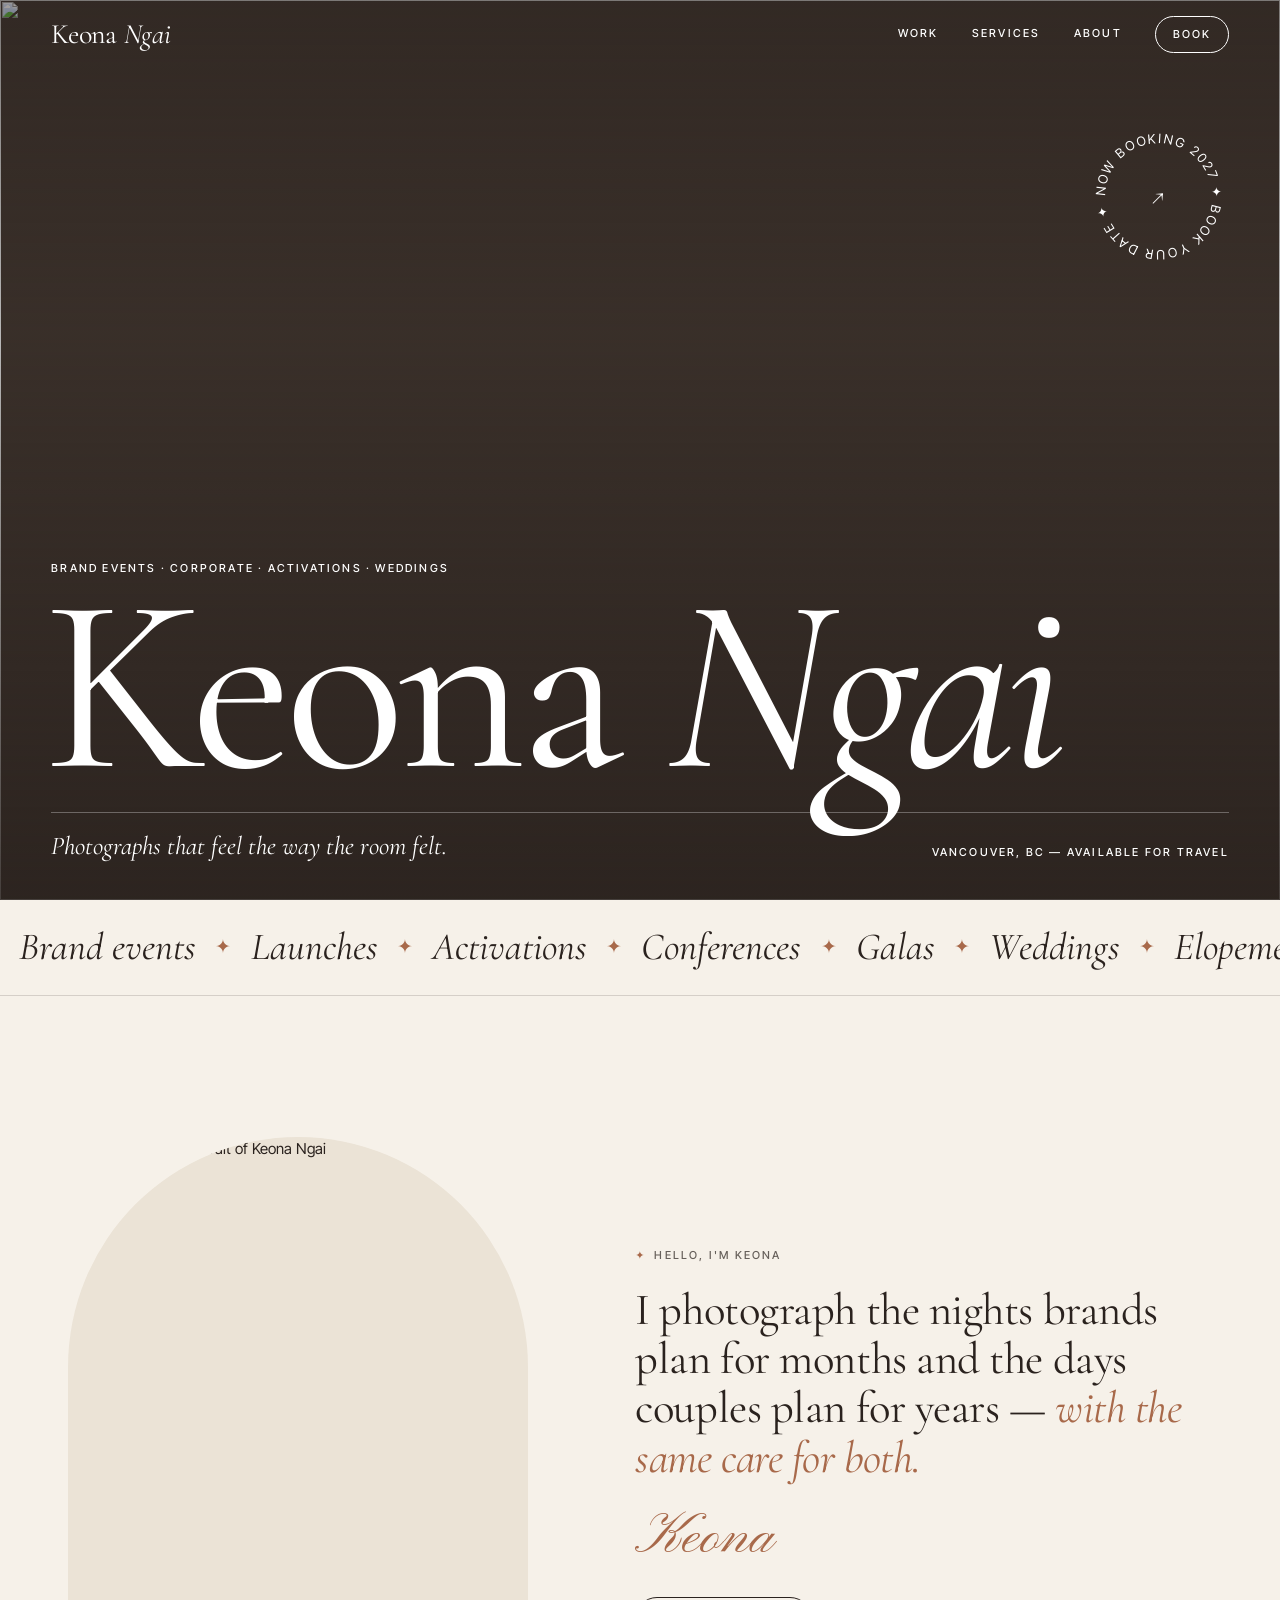
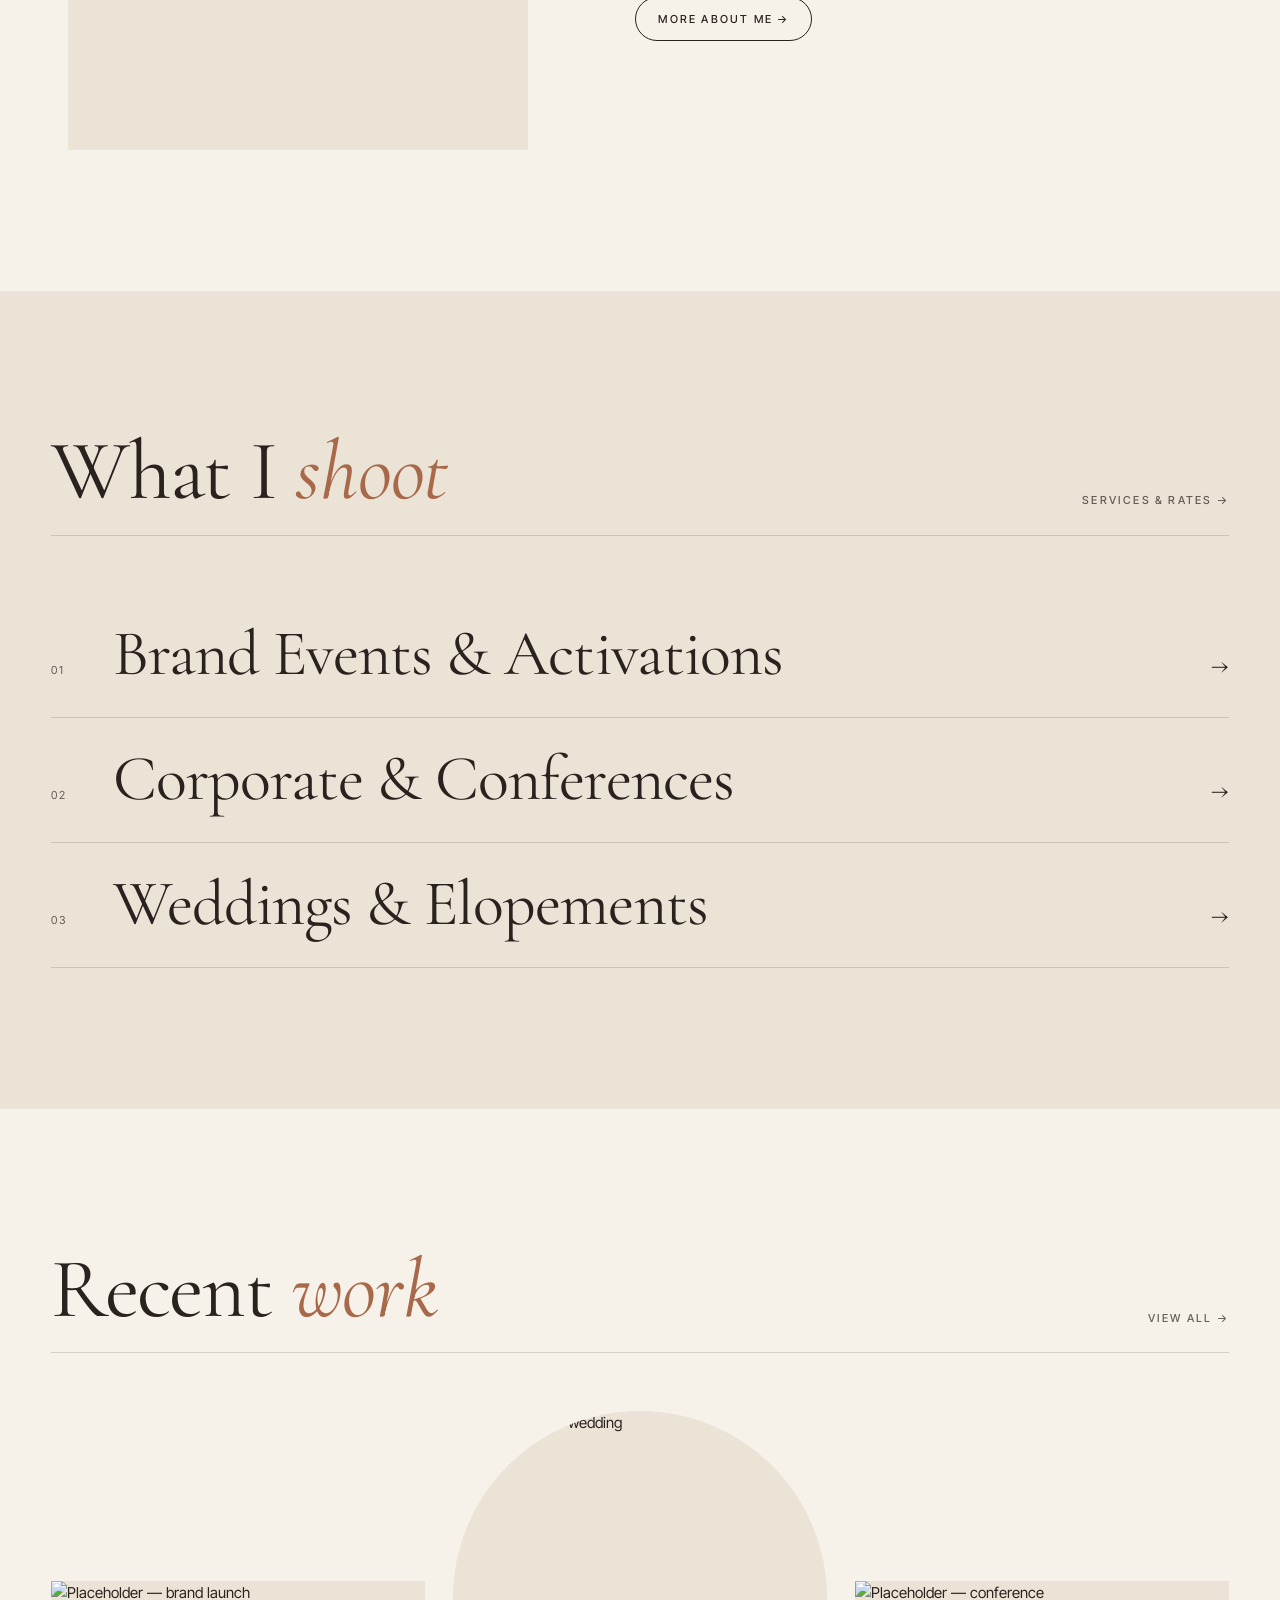
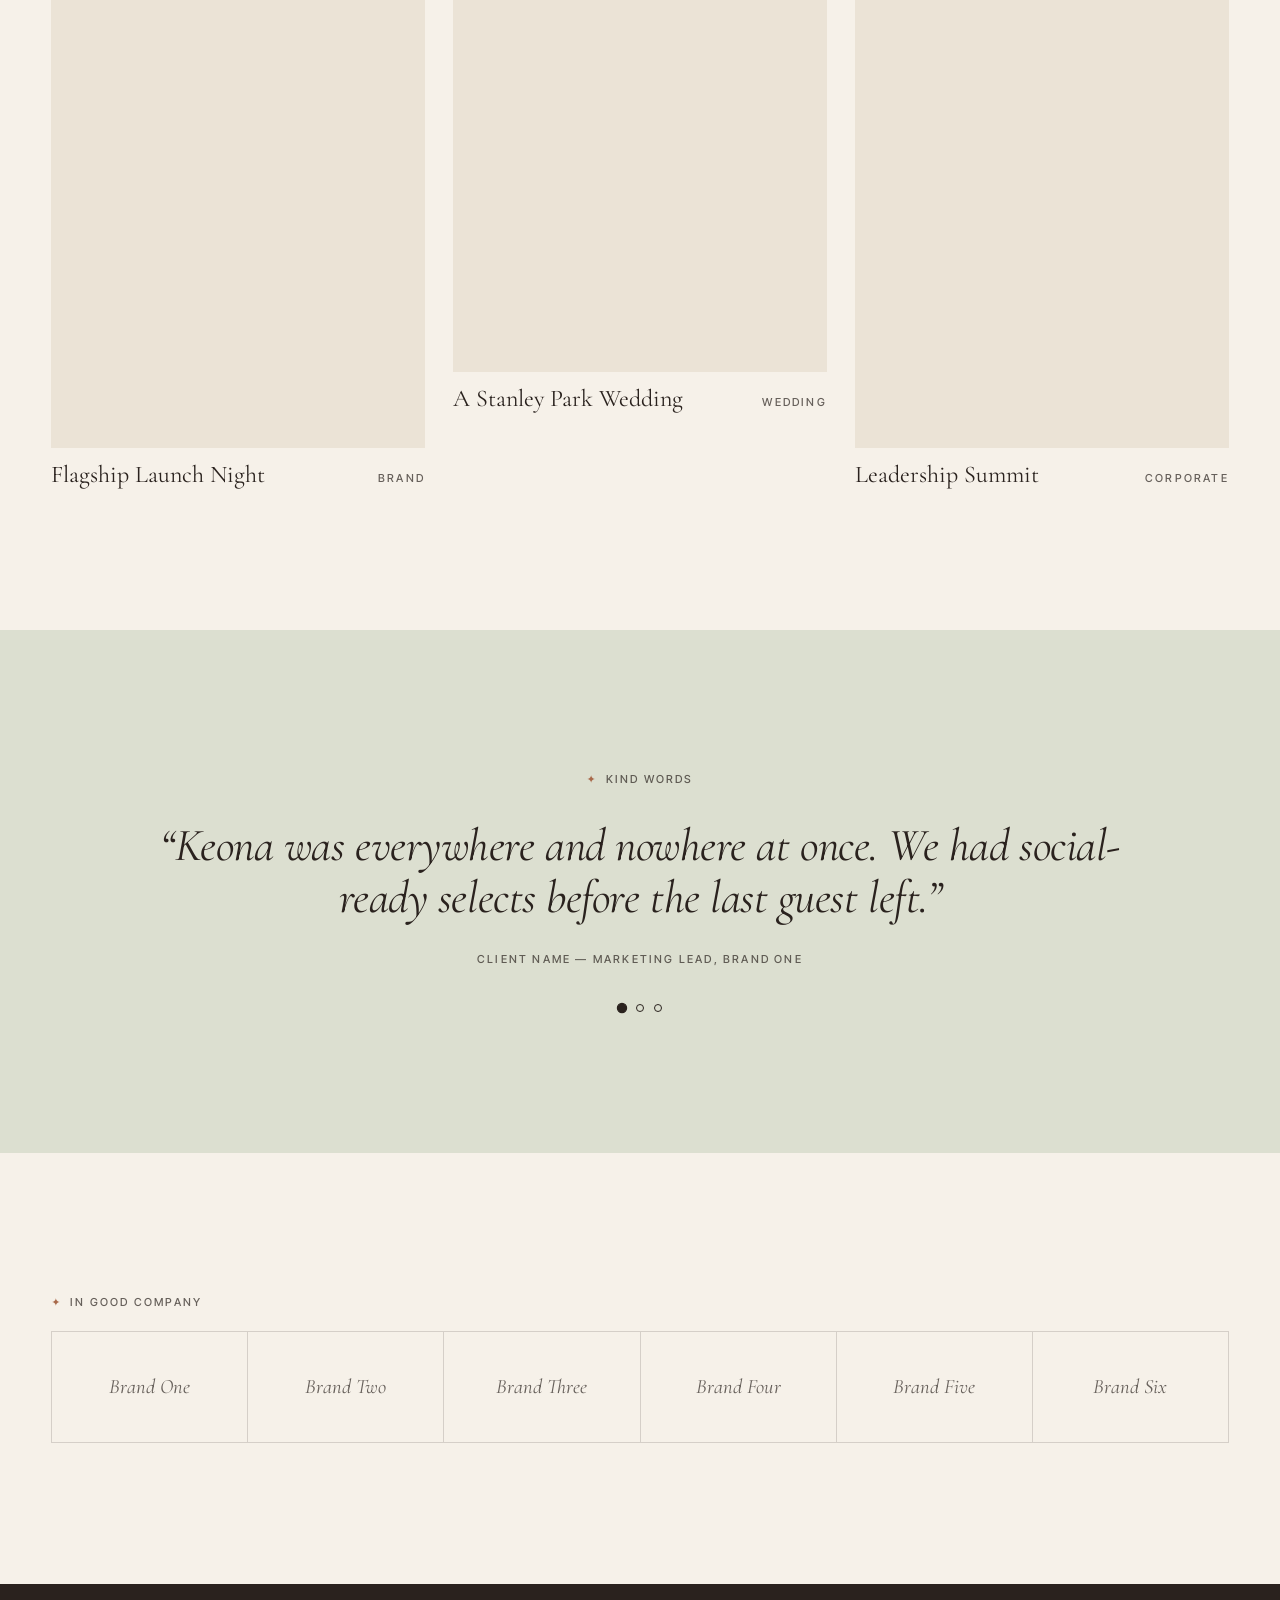
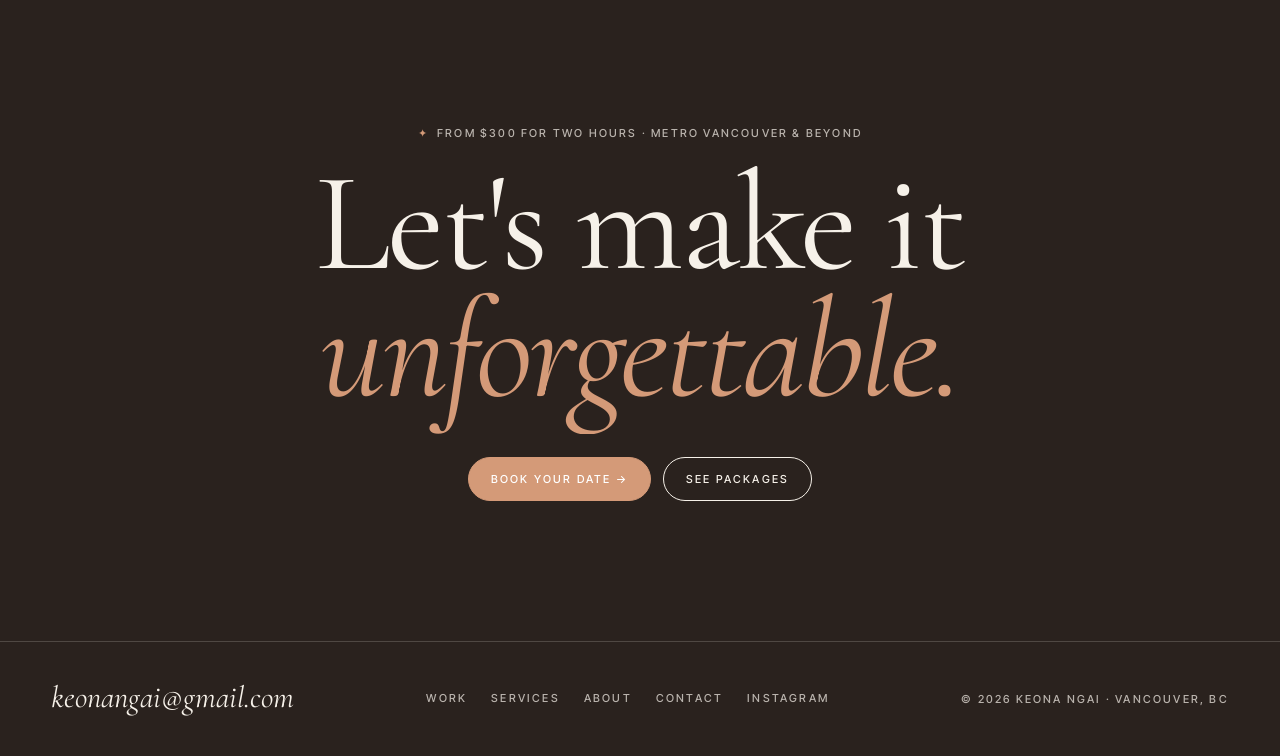
==== commit 657d47e2: "Restyle: warm editorial palette, arched frames, crafted motion Co-Authored-By: Claude Fable 5.2 <nor" ====
--- a/index.html
+++ b/index.html
@@ -7,62 +7,98 @@
 <meta name="description" content="Keona Ngai is a Vancouver photographer for brand events, corporate functions, activations and weddings. Serving Metro Vancouver, available for travel. Coverage from $300.">
 <meta property="og:title" content="Keona Ngai — Photographer, Vancouver">
 <meta property="og:description" content="Brand events, corporate, activations and weddings. Based in Vancouver, available for travel.">
-<meta name="theme-color" content="#0c0b0a">
+<meta name="theme-color" content="#f6f1e9">
 <meta name="robots" content="noindex"><!-- PREVIEW ONLY: remove this line at launch -->
 <script>document.documentElement.classList.add('js')</script>
 <link rel="preconnect" href="https://fonts.googleapis.com"><link rel="preconnect" href="https://fonts.gstatic.com" crossorigin><link rel="preconnect" href="https://picsum.photos">
-<link href="https://fonts.googleapis.com/css2?family=Instrument+Serif:ital@0;1&family=Inter+Tight:wght@400;500&display=swap" rel="stylesheet">
+<link href="https://fonts.googleapis.com/css2?family=Cormorant+Garamond:ital,wght@0,400;0,500;1,400;1,500&family=Inter+Tight:wght@400;500&family=Pinyon+Script&display=swap" rel="stylesheet">
 <link rel="stylesheet" href="assets/style.css">
 </head>
 <body>
 <main>
   <!-- All images are PLACEHOLDERS — replace before launch -->
   <section class="hero">
-    <img src="https://picsum.photos/seed/kn-hero-1/1600/1000" alt="" fetchpriority="high">
+    <div class="hero__media"><img src="https://picsum.photos/seed/kn-hero-1/1600/1000" alt="" fetchpriority="high"></div>
+    <a class="badge" href="contact.html" aria-label="Now booking 2027 — book your date">
+      <svg viewBox="0 0 100 100" aria-hidden="true"><defs><path id="ring" d="M50,50 m-38,0 a38,38 0 1,1 76,0 a38,38 0 1,1 -76,0"/></defs><text><textPath href="#ring" textLength="234">Now booking 2027 ✦ Book your date ✦</textPath></text></svg>
+      <span>↗</span>
+    </a>
     <div class="hero__body wrap">
-      <p class="label" style="color:#fff;margin-bottom:14px">Brand events · Corporate · Activations · Weddings</p>
-      <h1 class="hero__title">Keona Ngai</h1>
+      <p class="label hero__kicker">Brand events · Corporate · Activations · Weddings</p>
+      <h1 class="hero__title" aria-label="Keona Ngai"><span class="m"><span class="mi">Keona</span></span> <span class="m"><span class="mi"><em>Ngai</em></span></span></h1>
       <div class="hero__foot">
-        <p>Vancouver photographer for the rooms worth remembering.</p>
-        <a class="btn" href="contact.html">Check my date →</a>
+        <p>Photographs that feel the way the room felt.</p>
+        <span class="label" style="color:#fff">Vancouver, BC — available for travel</span>
+        <a class="btn" href="contact.html">Book your date →</a>
+      </div>
+    </div>
+  </section>
+
+  <div class="marquee" aria-hidden="true">
+    <div class="marquee__t"><span>Brand events</span><i>✦</i><span>Launches</span><i>✦</i><span>Activations</span><i>✦</i><span>Conferences</span><i>✦</i><span>Galas</span><i>✦</i><span>Weddings</span><i>✦</i><span>Elopements</span><i>✦</i></div>
+    <div class="marquee__t"><span>Brand events</span><i>✦</i><span>Launches</span><i>✦</i><span>Activations</span><i>✦</i><span>Conferences</span><i>✦</i><span>Galas</span><i>✦</i><span>Weddings</span><i>✦</i><span>Elopements</span><i>✦</i></div>
+  </div>
+
+  <section class="sec wrap">
+    <div class="intro">
+      <!-- PLACEHOLDER PORTRAIT -->
+      <div class="ph ph--arch r-34" data-reveal="img"><img loading="lazy" decoding="async" src="https://picsum.photos/seed/kn-portrait/750/1000" alt="Placeholder — portrait of Keona Ngai"></div>
+      <div data-stagger>
+        <p class="label"><span class="star">✦</span>Hello, I'm Keona</p>
+        <p class="statement" style="margin-top:22px">I photograph the nights brands plan for months and the days couples plan for years — <em>with the same care for both.</em></p>
+        <span class="sign">Keona</span>
+        <a class="btn" href="about.html" style="margin-top:30px">More about me →</a>
       </div>
     </div>
   </section>
 
   <section class="sec light">
     <div class="wrap">
-      <div class="sec-head"><h2 class="h-lg" data-reveal>What I <em>shoot</em></h2><a class="label link" href="services.html">Services &amp; rates →</a></div>
-      <div data-reveal>
-        <a class="svc" href="services.html"><h3>Brand Events &amp; Activations</h3><span>→</span></a>
-        <a class="svc" href="services.html"><h3>Corporate &amp; Conferences</h3><span>→</span></a>
-        <a class="svc" href="services.html#weddings"><h3>Weddings &amp; Elopements</h3><span>→</span></a>
+      <div class="sec-head"><h2 class="h-lg" data-reveal="mask">What I <em>shoot</em></h2><a class="label link" href="services.html">Services &amp; rates →</a></div>
+      <div data-stagger>
+        <a class="svc" href="services.html"><small>01</small><h3>Brand Events &amp; Activations</h3><span>→</span></a>
+        <a class="svc" href="services.html"><small>02</small><h3>Corporate &amp; Conferences</h3><span>→</span></a>
+        <a class="svc" href="services.html#weddings"><small>03</small><h3>Weddings &amp; Elopements</h3><span>→</span></a>
       </div>
     </div>
   </section>
 
   <section class="sec wrap">
-    <div class="sec-head"><h2 class="h-lg" data-reveal>Recent <em>work</em></h2><a class="label link" href="work.html">View all →</a></div>
+    <div class="sec-head"><h2 class="h-lg" data-reveal="mask">Recent <em>work</em></h2><a class="label link" href="work.html">View all →</a></div>
     <!-- PLACEHOLDER PROJECTS -->
-    <div class="cols3" data-reveal>
-      <a class="shot" href="work.html"><figure><div class="ph r-45"><img loading="lazy" decoding="async" src="https://picsum.photos/seed/kn-w-01/640/800" alt="Placeholder — brand launch"></div><figcaption><h3>Flagship Launch Night</h3><span class="label">Brand</span></figcaption></figure></a>
-      <a class="shot" href="work.html"><figure><div class="ph r-45"><img loading="lazy" decoding="async" src="https://picsum.photos/seed/kn-w-04/640/800" alt="Placeholder — conference"></div><figcaption><h3>Leadership Summit</h3><span class="label">Corporate</span></figcaption></figure></a>
-      <a class="shot" href="work.html"><figure><div class="ph r-45"><img loading="lazy" decoding="async" src="https://picsum.photos/seed/kn-w-02/640/800" alt="Placeholder — wedding"></div><figcaption><h3>A Stanley Park Wedding</h3><span class="label">Wedding</span></figcaption></figure></a>
+    <div class="cols3 shots">
+      <a class="shot" href="work.html"><figure><div class="ph r-45" data-reveal="img"><img loading="lazy" decoding="async" src="https://picsum.photos/seed/kn-w-01/640/800" alt="Placeholder — brand launch"></div><figcaption><h3>Flagship Launch Night</h3><span class="label">Brand</span></figcaption></figure></a>
+      <a class="shot" href="work.html"><figure><div class="ph ph--arch r-23" data-reveal="img"><img loading="lazy" decoding="async" src="https://picsum.photos/seed/kn-w-02/640/960" alt="Placeholder — wedding"></div><figcaption><h3>A Stanley Park Wedding</h3><span class="label">Wedding</span></figcaption></figure></a>
+      <a class="shot" href="work.html"><figure><div class="ph r-45" data-reveal="img"><img loading="lazy" decoding="async" src="https://picsum.photos/seed/kn-w-04/640/800" alt="Placeholder — conference"></div><figcaption><h3>Leadership Summit</h3><span class="label">Corporate</span></figcaption></figure></a>
     </div>
   </section>
 
-  <section class="sec wrap" style="padding-top:0">
-    <p class="label" style="margin-bottom:18px">Worked with</p>
+  <section class="sec sage">
+    <div class="wrap">
+      <p class="label" style="text-align:center;margin-bottom:30px"><span class="star">✦</span>Kind words</p>
+      <!-- PLACEHOLDER TESTIMONIALS — replace with real client quotes -->
+      <div class="quotes" data-reveal>
+        <figure class="quote is-on"><blockquote>“Keona was everywhere and nowhere at once. We had social-ready selects before the last guest left.”</blockquote><cite class="label">Client name — Marketing Lead, Brand One</cite></figure>
+        <figure class="quote"><blockquote>“The easiest vendor we worked with all year. Early, prepared, and not one moment missed.”</blockquote><cite class="label">Client name — Events Manager, Brand Two</cite></figure>
+        <figure class="quote"><blockquote>“We forgot there was a camera. Then we opened the gallery and cried through the whole thing.”</blockquote><cite class="label">Couple names — Married in Vancouver</cite></figure>
+      </div>
+      <div class="dots"></div>
+    </div>
+  </section>
+
+  <section class="sec wrap">
+    <p class="label" style="margin-bottom:20px"><span class="star">✦</span>In good company</p>
     <!-- PLACEHOLDER — replace with real client names or logos -->
-    <div class="brands" data-reveal>
+    <div class="brands" data-stagger>
       <div class="brand">Brand One</div><div class="brand">Brand Two</div><div class="brand">Brand Three</div><div class="brand">Brand Four</div><div class="brand">Brand Five</div><div class="brand">Brand Six</div>
     </div>
   </section>
 
-  <section class="sec light cta">
+  <section class="sec dark cta">
     <div class="wrap">
-      <p class="label" data-reveal>From $300 for two hours · Metro Vancouver &amp; beyond</p>
-      <h2 class="h-xl" data-reveal>Let's make it <em>unforgettable.</em></h2>
-      <div class="cta__btns"><a class="btn btn--solid" href="contact.html">Start an enquiry →</a><a class="btn" href="services.html">See packages</a></div>
+      <p class="label" data-reveal><span class="star">✦</span>From $300 for two hours · Metro Vancouver &amp; beyond</p>
+      <h2 class="h-xl" data-reveal="mask">Let's make it <em>unforgettable.</em></h2>
+      <div class="cta__btns" data-reveal><a class="btn btn--solid" href="contact.html">Book your date →</a><a class="btn" href="services.html">See packages</a></div>
     </div>
   </section>
 </main>
--- a/assets/style.css
+++ b/assets/style.css
@@ -1,15 +1,17 @@
-/* Keona Ngai — Photographer · Vancouver */
+/* Keona Ngai — Photographer · Vancouver
+   Motion rule: transform / opacity / clip-path only, triggered once. No per-frame JS. */
 :root{
-  --ink:#0c0b0a; --bone:#ece6da; --accent:#e4572e;
-  --bg:var(--ink); --fg:var(--bone); --line:rgba(236,230,218,.16); --soft:rgba(236,230,218,.64);
-  --serif:"Instrument Serif","Times New Roman",serif;
+  --cream:#f6f1e9; --sand:#ebe3d6; --sage:#dcdfd0; --espresso:#2a221e; --accent:#a8694a;
+  --bg:var(--cream); --fg:var(--espresso); --line:rgba(42,34,30,.16); --soft:rgba(42,34,30,.7);
+  --serif:"Cormorant Garamond","Times New Roman",serif;
+  --script:"Pinyon Script",cursive;
   --sans:"Inter Tight",system-ui,-apple-system,"Helvetica Neue",sans-serif;
-  --ease:cubic-bezier(.2,.7,.2,1);
+  --ease:cubic-bezier(.19,1,.22,1);
   --gut:clamp(18px,4vw,64px);
 }
 *,*::before,*::after{box-sizing:border-box;margin:0;padding:0}
-html{-webkit-text-size-adjust:100%;background:var(--ink);scroll-behavior:smooth}
-body{background:var(--bg);color:var(--fg);font-family:var(--sans);font-size:clamp(15px,1.05vw,17px);line-height:1.6;-webkit-font-smoothing:antialiased;overflow-x:hidden}
+html{-webkit-text-size-adjust:100%;background:var(--cream);scroll-behavior:smooth}
+body{background:var(--bg);color:var(--fg);font-family:var(--sans);font-size:clamp(15px,1.05vw,17px);line-height:1.65;-webkit-font-smoothing:antialiased;overflow-x:hidden}
 img{display:block;max-width:100%}
 a{color:inherit;text-decoration:none}
 button{font:inherit;color:inherit;background:none;border:0;cursor:pointer}
@@ -17,150 +19,232 @@
 ::selection{background:var(--accent);color:#fff}
 :focus-visible{outline:2px solid var(--accent);outline-offset:4px}
 
-/* instant, native page-to-page crossfade (no JS) */
+/* page-to-page transition (native, no JS) */
 @view-transition{navigation:auto}
-::view-transition-old(root){animation:vt-out .12s ease both}
-::view-transition-new(root){animation:vt-in .2s ease both}
+::view-transition-old(root){animation:vt-out .2s ease both}
+::view-transition-new(root){animation:vt-in .55s var(--ease) both}
 @keyframes vt-out{to{opacity:0}}
-@keyframes vt-in{from{opacity:0}}
+@keyframes vt-in{from{opacity:0;transform:translateY(18px)}}
 
 /* ---------- type ---------- */
 em{font-family:var(--serif);font-style:italic;font-weight:400}
-.label{font-size:11px;letter-spacing:.16em;text-transform:uppercase;font-weight:500;color:var(--soft)}
-.h-xl{font-family:var(--serif);font-weight:400;font-size:clamp(3rem,10vw,11rem);line-height:.9;letter-spacing:-.025em}
-.h-lg{font-family:var(--serif);font-weight:400;font-size:clamp(2.4rem,6vw,6rem);line-height:.96;letter-spacing:-.02em}
-.h-md{font-family:var(--serif);font-weight:400;font-size:clamp(1.8rem,3.2vw,3.2rem);line-height:1.05;letter-spacing:-.01em}
+.label{font-size:11px;letter-spacing:.2em;text-transform:uppercase;font-weight:500;color:var(--soft)}
+.star{color:var(--accent);margin-right:.7em}
+.h-xl{font-family:var(--serif);font-weight:400;font-size:clamp(3.4rem,11vw,12rem);line-height:.9;letter-spacing:-.02em}
+.h-lg{font-family:var(--serif);font-weight:400;font-size:clamp(2.7rem,6.6vw,6.6rem);line-height:.96;letter-spacing:-.015em}
+.h-md{font-family:var(--serif);font-weight:400;font-size:clamp(2rem,3.4vw,3.4rem);line-height:1.05;letter-spacing:-.01em}
 .h-xl em,.h-lg em,.h-md em{color:var(--accent)}
-.lead{font-size:clamp(1.05rem,1.4vw,1.35rem);line-height:1.5;color:var(--soft);max-width:36em}
+.lead{font-size:clamp(1.05rem,1.4vw,1.35rem);line-height:1.55;color:var(--soft);max-width:36em}
+.sign{font-family:var(--script);font-size:clamp(2.6rem,4.4vw,4.4rem);line-height:1;color:var(--accent);display:block;margin-top:.5em}
 p+p{margin-top:1em}
 
 /* ---------- layout ---------- */
 .wrap{padding-inline:var(--gut)}
-.sec{padding-block:clamp(72px,10vw,160px)}
-.light{--bg:var(--bone);--fg:var(--ink);--line:rgba(12,11,10,.16);--soft:rgba(12,11,10,.66);background:var(--bg);color:var(--fg)}
-.sec-head{display:flex;justify-content:space-between;align-items:flex-end;gap:24px;padding-bottom:20px;border-bottom:1px solid var(--line);margin-bottom:clamp(28px,4vw,60px)}
-.cols3{display:grid;grid-template-columns:repeat(3,1fr);gap:clamp(14px,1.8vw,28px)}
-.ph{overflow:hidden;background:#221f1c}
-.light .ph{background:#cdc4b3}
-.ph img{width:100%;height:100%;object-fit:cover}
-.r-45{aspect-ratio:4/5}.r-34{aspect-ratio:3/4}
+.sec{padding-block:clamp(80px,11vw,180px)}
+.light{--bg:var(--sand);background:var(--bg)}
+.sage{--bg:var(--sage);background:var(--bg)}
+.dark{--bg:var(--espresso);--fg:var(--cream);--line:rgba(246,241,233,.18);--soft:rgba(246,241,233,.7);--accent:#d49a78;background:var(--bg);color:var(--fg)}
+.sec-head{display:flex;justify-content:space-between;align-items:flex-end;gap:24px;padding-bottom:22px;border-bottom:1px solid var(--line);margin-bottom:clamp(32px,4.5vw,70px)}
+.cols3{display:grid;grid-template-columns:repeat(3,1fr);gap:clamp(16px,2.2vw,36px)}
+.ph{overflow:hidden;background:var(--sand)}
+.light .ph{background:#ddd3c2}
+.ph img{width:100%;height:100%;object-fit:cover;transition:transform 1.2s var(--ease)}
+.ph--arch{border-radius:999px 999px 0 0}
+.r-45{aspect-ratio:4/5}.r-34{aspect-ratio:3/4}.r-23{aspect-ratio:2/3}
 
 /* ---------- buttons & links ---------- */
-.btn{display:inline-flex;align-items:center;gap:.8em;padding:1em 1.8em;border:1px solid var(--fg);border-radius:999px;font-size:12px;letter-spacing:.14em;text-transform:uppercase;font-weight:500;transition:background .2s,color .2s,border-color .2s}
-.btn:hover{background:var(--fg);color:var(--bg)}
+.btn{position:relative;z-index:0;overflow:hidden;display:inline-flex;align-items:center;gap:.8em;padding:1.05em 2em;border:1px solid var(--fg);border-radius:999px;font-size:11px;letter-spacing:.2em;text-transform:uppercase;font-weight:500;transition:color .45s var(--ease),border-color .45s}
+.btn::before{content:"";position:absolute;inset:-1px;z-index:-1;border-radius:inherit;background:var(--fg);transform:translateY(102%);transition:transform .5s var(--ease)}
+.btn:hover{color:var(--bg)}.btn:hover::before{transform:none}
 .btn--solid{background:var(--accent);border-color:var(--accent);color:#fff}
-.btn--solid:hover{background:var(--fg);border-color:var(--fg);color:var(--bg)}
-.link{text-decoration:underline;text-decoration-thickness:1px;text-underline-offset:4px;text-decoration-color:transparent;transition:text-decoration-color .2s}
-.link:hover,.link.is-active{text-decoration-color:currentColor}
+.btn--solid:hover{border-color:var(--fg)}
+.btn--sm{padding:.75em 1.5em}
+.link{background:linear-gradient(currentColor,currentColor) 0 100%/0 1px no-repeat;padding-bottom:3px;transition:background-size .45s var(--ease)}
+.link:hover,.link.is-active{background-size:100% 1px}
 
 /* ---------- header ---------- */
-.hdr{position:fixed;top:0;left:0;right:0;z-index:50;display:flex;justify-content:space-between;align-items:center;padding:18px var(--gut);color:var(--bone);transition:background .25s}
-.hdr.is-solid{background:var(--ink)}
-.hdr__logo{font-family:var(--serif);font-size:26px;line-height:1}
-.hdr__nav{display:flex;gap:clamp(18px,2.6vw,40px);font-size:12px;letter-spacing:.14em;text-transform:uppercase;font-weight:500}
-.hdr__burger{display:none;font-size:12px;letter-spacing:.14em;text-transform:uppercase;font-weight:500}
-.menu{position:fixed;inset:0;z-index:40;background:var(--ink);color:var(--bone);display:flex;flex-direction:column;justify-content:center;gap:4px;padding:var(--gut);opacity:0;visibility:hidden;transition:opacity .2s,visibility .2s}
+.hdr{position:fixed;top:0;left:0;right:0;z-index:50;display:flex;justify-content:space-between;align-items:center;padding:16px var(--gut);color:var(--espresso);border-bottom:1px solid transparent;transition:background .35s,color .35s,border-color .35s;animation:fade .8s ease both}
+.hdr.is-solid{background:var(--cream);border-color:var(--line)}
+.has-hero .hdr:not(.is-solid){color:#fff}
+.hdr__logo{font-family:var(--serif);font-size:28px;line-height:1;letter-spacing:-.01em}
+.hdr__logo em{color:inherit}
+.hdr__nav{display:flex;align-items:center;gap:clamp(18px,2.6vw,40px);font-size:11px;letter-spacing:.2em;text-transform:uppercase;font-weight:500}
+.hdr__nav .btn{border-color:currentColor}
+.hdr__burger{display:none;font-size:11px;letter-spacing:.2em;text-transform:uppercase;font-weight:500}
+.menu{position:fixed;inset:0;z-index:40;background:var(--cream);color:var(--espresso);display:flex;flex-direction:column;justify-content:center;gap:2px;padding:var(--gut);opacity:0;visibility:hidden;transition:opacity .3s,visibility .3s}
 .menu.is-open{opacity:1;visibility:visible}
-.menu a{font-family:var(--serif);font-size:clamp(2.8rem,13vw,5rem);line-height:1.1}
-
-/* ---------- reveal (one simple fade-up) ---------- */
-html.js [data-reveal]{opacity:0;transform:translateY(14px);transition:opacity .55s ease,transform .55s var(--ease)}
+.menu a{font-family:var(--serif);font-size:clamp(3rem,14vw,5.4rem);line-height:1.08;opacity:0;transform:translateY(16px);transition:opacity .5s ease,transform .7s var(--ease)}
+.menu.is-open a{opacity:1;transform:none}
+.menu a:nth-child(2){transition-delay:.05s}.menu a:nth-child(3){transition-delay:.1s}.menu a:nth-child(4){transition-delay:.15s}.menu a:nth-child(5){transition-delay:.2s}
+.has-hero.menu-open .hdr:not(.is-solid){color:var(--espresso)}
+@keyframes fade{from{opacity:0}}
+
+/* ---------- reveal engine (class toggled once by IntersectionObserver) ---------- */
+html.js [data-reveal=""],html.js [data-reveal="up"]{opacity:0;transform:translateY(22px);transition:opacity .9s ease,transform 1.1s var(--ease)}
 html.js [data-reveal].in{opacity:1;transform:none}
+/* headline rises out of a mask */
+.m{display:block;overflow:hidden;padding:.04em .08em .14em;margin:-.04em -.08em -.14em}
+.mi{display:block}
+html.js [data-reveal="mask"] .mi{transform:translateY(112%);transition:transform 1.15s var(--ease)}
+html.js [data-reveal="mask"].in .mi{transform:none}
+/* image wipes in from the bottom */
+html.js [data-reveal="img"] img{clip-path:inset(100% 0 0 0);transition:clip-path 1.25s var(--ease),transform 1.2s var(--ease)}
+html.js [data-reveal="img"].in img{clip-path:inset(0)}
+/* rule draws across */
+html.js .sec-head{border-bottom-color:transparent;position:relative}
+html.js .sec-head::after{content:"";position:absolute;left:0;right:0;bottom:-1px;height:1px;background:var(--line);transform:scaleX(0);transform-origin:left;transition:transform 1.3s var(--ease)}
+html.js .sec-head.in::after{transform:none}
+/* children cascade */
+html.js [data-stagger]>*{opacity:0;transform:translateY(26px);transition:opacity .9s ease,transform 1.1s var(--ease)}
+html.js [data-stagger].in>*{opacity:1;transform:none}
+[data-stagger]>*:nth-child(2){transition-delay:.1s}[data-stagger]>*:nth-child(3){transition-delay:.2s}[data-stagger]>*:nth-child(4){transition-delay:.3s}[data-stagger]>*:nth-child(5){transition-delay:.4s}[data-stagger]>*:nth-child(6){transition-delay:.5s}
 
 /* ---------- hero ---------- */
-.hero{position:relative;height:100svh;min-height:560px;display:flex;flex-direction:column;justify-content:flex-end;color:#fff;background:#1b1815}
-.hero>img{position:absolute;inset:0;width:100%;height:100%;object-fit:cover}
-.hero::after{content:"";position:absolute;inset:0;background:linear-gradient(180deg,rgba(12,11,10,.5),rgba(12,11,10,.05) 35%,rgba(12,11,10,.9))}
-.hero__body{position:relative;z-index:1;padding-bottom:clamp(22px,3vw,40px);animation:rise .7s var(--ease) both}
-@keyframes rise{from{opacity:0;transform:translateY(18px)}}
-.hero__title{font-family:var(--serif);font-weight:400;font-size:clamp(4rem,18.6vw,25rem);line-height:.82;letter-spacing:-.035em;white-space:nowrap;margin-left:-.04em}
-.hero__foot{display:flex;justify-content:space-between;align-items:center;gap:24px;margin-top:clamp(16px,2vw,30px);padding-top:18px;border-top:1px solid rgba(255,255,255,.25)}
-.hero__foot p{max-width:28em;font-size:clamp(1rem,1.3vw,1.25rem);line-height:1.4;color:rgba(255,255,255,.88)}
-.hero .btn{border-color:#fff}.hero .btn:hover{background:#fff;color:var(--ink)}
-.phero{padding-top:clamp(130px,16vw,230px);padding-bottom:clamp(36px,5vw,70px)}
+.hero{position:relative;height:100svh;min-height:580px;display:flex;flex-direction:column;justify-content:flex-end;color:#fff;background:#3a302a;overflow:hidden}
+.hero__media{position:absolute;inset:0;animation:settle 2.2s var(--ease) both}
+.hero__media img{width:100%;height:100%;object-fit:cover}
+@keyframes settle{from{transform:scale(1.12);opacity:.4}}
+.hero::after{content:"";position:absolute;inset:0;background:linear-gradient(180deg,rgba(42,34,30,.45),rgba(42,34,30,.05) 38%,rgba(42,34,30,.82))}
+@supports (animation-timeline:scroll()){
+  .hero__media img{animation:drift linear both;animation-timeline:scroll(root);animation-range:0 100vh}
+  @keyframes drift{to{transform:translateY(12%) scale(1.05)}}
+}
+.hero__body{position:relative;z-index:1;padding-bottom:clamp(22px,3vw,40px)}
+.hero__kicker{color:#fff;margin-bottom:10px;animation:rise 1s var(--ease) .5s both}
+.hero__title{font-family:var(--serif);font-weight:400;font-size:clamp(4.2rem,19.5vw,26rem);line-height:.8;letter-spacing:-.03em;white-space:nowrap;margin-left:-.03em}
+.hero__title .m{display:inline-block;vertical-align:top;padding-bottom:.2em;margin-bottom:-.2em}
+.hero__title .mi{animation:up 1.5s var(--ease) .15s both}
+.hero__title .m+.m .mi{animation-delay:.3s}
+@keyframes up{from{transform:translateY(115%)}}
+@keyframes rise{from{opacity:0;transform:translateY(20px)}}
+.hero__foot{display:flex;justify-content:space-between;align-items:flex-end;gap:24px;margin-top:clamp(14px,2vw,28px);padding-top:18px;border-top:1px solid rgba(255,255,255,.3);animation:rise 1s var(--ease) .8s both}
+.hero__foot p{max-width:24em;font-family:var(--serif);font-style:italic;font-size:clamp(1.3rem,2vw,2rem);line-height:1.2}
+.hero .btn{border-color:#fff;--fg:#fff;--bg:var(--espresso)}
+.badge{position:absolute;right:var(--gut);top:clamp(90px,14vh,150px);z-index:2;width:clamp(110px,11vw,150px);aspect-ratio:1;display:grid;place-items:center;color:#fff;animation:fade 1.2s ease 1s both}
+.badge svg{position:absolute;inset:0;width:100%;height:100%;animation:spin 22s linear infinite}
+.badge text{font-family:var(--sans);font-size:9.2px;letter-spacing:.24em;text-transform:uppercase;fill:currentColor}
+.badge span{font-family:var(--serif);font-style:italic;font-size:1.5rem;transition:transform .5s var(--ease)}
+.badge:hover span{transform:translate(3px,-3px)}
+@keyframes spin{to{transform:rotate(360deg)}}
+
+.phero{padding-top:clamp(140px,17vw,240px);padding-bottom:clamp(40px,5vw,76px)}
+.phero h1 .mi{animation:up 1.3s var(--ease) .1s both}
+.phero .lead,.phero .filters,.phero .prose{animation:rise 1s var(--ease) .45s both}
 .phero .lead{margin-top:clamp(18px,2.4vw,32px)}
 
+/* ---------- marquee ---------- */
+.marquee{display:flex;overflow:hidden;white-space:nowrap;padding-block:clamp(18px,2.2vw,30px);border-bottom:1px solid var(--line)}
+.marquee__t{flex-shrink:0;display:flex;animation:mq 38s linear infinite;font-family:var(--serif);font-style:italic;font-size:clamp(1.6rem,3vw,3rem);line-height:1}
+.marquee__t span{padding-inline:.5em}
+.marquee__t i{font-style:normal;font-size:.5em;color:var(--accent);align-self:center}
+@keyframes mq{to{transform:translateX(-100%)}}
+
+/* ---------- intro ---------- */
+.intro{display:grid;grid-template-columns:5fr 6fr;gap:clamp(28px,7vw,130px);align-items:center}
+.intro .ph{max-width:460px;justify-self:center;width:100%}
+.statement{font-family:var(--serif);font-size:clamp(1.9rem,3.5vw,3.6rem);line-height:1.1;letter-spacing:-.01em}
+.statement em{color:var(--accent)}
+
 /* ---------- services list ---------- */
-.svc{display:flex;justify-content:space-between;align-items:baseline;gap:20px;padding-block:clamp(16px,2vw,28px);border-bottom:1px solid var(--line);transition:color .2s}
-.svc h3{font-family:var(--serif);font-weight:400;font-size:clamp(1.8rem,4.4vw,4.4rem);line-height:1.05;letter-spacing:-.015em}
-.svc:hover{color:var(--accent)}
+.svc{display:grid;grid-template-columns:4ch 1fr auto;align-items:baseline;gap:clamp(12px,2vw,32px);padding-block:clamp(18px,2.2vw,32px);border-bottom:1px solid var(--line)}
+.svc small{font-size:11px;letter-spacing:.2em;color:var(--soft)}
+.svc h3{font-family:var(--serif);font-weight:400;font-size:clamp(2rem,5vw,5rem);line-height:1.02;letter-spacing:-.015em;transition:transform .7s var(--ease),color .4s}
+.svc span{font-family:var(--serif);font-size:1.8em;transition:transform .7s var(--ease),color .4s}
+.svc:hover h3{transform:translateX(.3em);font-style:italic;color:var(--accent)}
+.svc:hover span{transform:translateX(-.4em);color:var(--accent)}
 
 /* ---------- cards ---------- */
-.shot figcaption,.tile figcaption{display:flex;justify-content:space-between;align-items:baseline;gap:12px;margin-top:12px}
-.shot h3,.tile h3{font-family:var(--serif);font-weight:400;font-size:1.45em;line-height:1.1}
+.shot,.tile{display:block;cursor:pointer}
+.shot:hover .ph img,.tile:hover .ph img{transform:scale(1.05)}
+.shot figcaption,.tile figcaption{display:flex;justify-content:space-between;align-items:baseline;gap:12px;margin-top:14px}
+.shot h3,.tile h3{font-family:var(--serif);font-weight:400;font-size:1.6em;line-height:1.1}
+.shots{align-items:end}
+.shots .shot:nth-child(2){margin-bottom:clamp(30px,6vw,90px)}
 .brands{display:grid;grid-template-columns:repeat(6,1fr);border:1px solid var(--line);border-width:1px 0 0 1px}
-.brand{aspect-ratio:16/9;display:grid;place-items:center;border:1px solid var(--line);border-width:0 1px 1px 0;font-family:var(--serif);font-size:clamp(1rem,1.5vw,1.5rem);color:var(--soft)}
-.quote{max-width:24em;font-family:var(--serif);font-size:clamp(1.6rem,3.4vw,3.4rem);line-height:1.12;letter-spacing:-.01em}
-.card{border-top:1px solid var(--line);padding-top:20px}
+.brand{aspect-ratio:16/9;display:grid;place-items:center;border:1px solid var(--line);border-width:0 1px 1px 0;font-family:var(--serif);font-style:italic;font-size:clamp(1.05rem,1.6vw,1.6rem);color:var(--soft)}
+.card{border-top:1px solid var(--line);padding-top:22px}
 .card h3{margin-bottom:10px}.card p{color:var(--soft)}
+
+/* ---------- quotes ---------- */
+.quotes{display:grid;text-align:center;justify-items:center}
+.quote{grid-area:1/1;max-width:min(980px,100%);opacity:0;transform:translateY(14px);transition:opacity .9s ease,transform 1.1s var(--ease);pointer-events:none}
+.quote.is-on{opacity:1;transform:none;pointer-events:auto}
+.quote blockquote{font-family:var(--serif);font-style:italic;font-size:clamp(1.8rem,3.6vw,3.6rem);line-height:1.14;letter-spacing:-.01em}
+.quote cite{display:block;margin-top:26px;font-style:normal}
+.dots{display:flex;justify-content:center;gap:10px;margin-top:36px}
+.dots button{width:8px;height:8px;border-radius:50%;border:1px solid var(--fg);transition:background .4s,transform .4s}
+.dots button.is-on{background:var(--fg);transform:scale(1.3)}
 
 /* ---------- packages ---------- */
 .tabs{display:inline-flex;gap:6px;margin-bottom:clamp(24px,3vw,40px)}
-.chip{padding:.8em 1.4em;border:1px solid var(--line);border-radius:999px;font-size:12px;letter-spacing:.14em;text-transform:uppercase;font-weight:500;transition:background .2s,color .2s,border-color .2s;cursor:pointer;display:inline-block}
+.chip{padding:.85em 1.5em;border:1px solid var(--line);border-radius:999px;font-size:11px;letter-spacing:.2em;text-transform:uppercase;font-weight:500;transition:background .3s,color .3s,border-color .3s;cursor:pointer;display:inline-block}
 .chip:hover{border-color:var(--fg)}
 .chip.is-on,input:checked+.chip{background:var(--fg);color:var(--bg);border-color:var(--fg)}
 .pkgs{display:none}.pkgs.is-on{display:grid}
-.pkg{border:1px solid var(--line);padding:clamp(22px,2.4vw,36px);display:flex;flex-direction:column;gap:18px}
-.pkg--feat{background:var(--fg);color:var(--bg);--line:color-mix(in srgb,var(--bg) 18%,transparent);--soft:color-mix(in srgb,var(--bg) 66%,transparent)}
-.pkg__price{font-family:var(--serif);font-size:clamp(3.2rem,5.4vw,5.6rem);line-height:.9;letter-spacing:-.03em}
-.pkg__price small{font-family:var(--sans);font-size:11px;letter-spacing:.14em;text-transform:uppercase;margin-left:.8em;color:var(--soft)}
+.pkg{border:1px solid var(--line);border-radius:6px;padding:clamp(24px,2.6vw,40px);display:flex;flex-direction:column;gap:18px;background:var(--cream);transition:transform .7s var(--ease),box-shadow .7s var(--ease);animation:rise .9s var(--ease) both}
+.pkg:nth-child(2){animation-delay:.08s}.pkg:nth-child(3){animation-delay:.16s}
+.pkg:hover{transform:translateY(-6px);box-shadow:0 24px 50px -30px rgba(42,34,30,.45)}
+.pkg--feat{background:var(--espresso);color:var(--cream);--fg:var(--cream);--bg:var(--espresso);--line:rgba(246,241,233,.2);--soft:rgba(246,241,233,.72)}
+.pkg__price{font-family:var(--serif);font-size:clamp(3.6rem,6vw,6.2rem);line-height:.9;letter-spacing:-.02em}
+.pkg__price small{font-family:var(--sans);font-size:11px;letter-spacing:.2em;text-transform:uppercase;margin-left:.8em;color:var(--soft)}
 .pkg ul{flex:1}
 .pkg li{padding:11px 0;border-top:1px solid var(--line);font-size:.95em}
 .pkg .btn{justify-content:center}
-.pkg--feat .btn{border-color:var(--bg)}.pkg--feat .btn:hover{background:var(--bg);color:var(--fg)}
 .addons{display:grid;grid-template-columns:1fr 1fr;column-gap:clamp(24px,5vw,80px);margin-top:clamp(36px,5vw,70px)}
 .addon{display:flex;justify-content:space-between;gap:20px;align-items:baseline;padding:16px 0;border-bottom:1px solid var(--line)}
-.addon b{font-family:var(--serif);font-weight:400;font-size:1.4em;white-space:nowrap}
-
-/* ---------- faq (native details) ---------- */
+.addon b{font-family:var(--serif);font-weight:400;font-size:1.6em;white-space:nowrap}
+
+/* ---------- faq ---------- */
 .faq details{border-bottom:1px solid var(--line)}
-.faq summary{list-style:none;cursor:pointer;display:flex;justify-content:space-between;gap:20px;padding:clamp(16px,2vw,26px) 0;font-family:var(--serif);font-size:clamp(1.25rem,2vw,2rem);line-height:1.2}
+.faq summary{list-style:none;cursor:pointer;display:flex;justify-content:space-between;align-items:center;gap:20px;padding:clamp(18px,2.2vw,28px) 0;font-family:var(--serif);font-size:clamp(1.4rem,2.3vw,2.3rem);line-height:1.2;transition:color .3s}
+.faq summary:hover{color:var(--accent)}
 .faq summary::-webkit-details-marker{display:none}
-.faq summary::after{content:"+";color:var(--accent)}
-.faq details[open] summary::after{content:"–"}
-.faq details p{max-width:44em;color:var(--soft);padding-bottom:24px}
+.faq summary::after{content:"+";font-size:1.2em;color:var(--accent);transition:transform .5s var(--ease)}
+.faq details[open] summary::after{transform:rotate(45deg)}
+.faq details p{max-width:44em;color:var(--soft);padding-bottom:26px;animation:rise .6s var(--ease) both}
 
 /* ---------- work grid + lightbox ---------- */
 .filters{display:flex;flex-wrap:wrap;gap:6px;margin-top:clamp(22px,3vw,36px)}
-.grid{display:grid;grid-template-columns:repeat(3,1fr);gap:clamp(24px,3vw,48px) clamp(14px,1.8vw,28px)}
-.tile{display:block;cursor:pointer}
+.grid{display:grid;grid-template-columns:repeat(3,1fr);gap:clamp(28px,3.4vw,56px) clamp(16px,2.2vw,36px)}
 .tile[hidden]{display:none}
-.tile .ph,.shot .ph{transition:opacity .2s}
-.tile:hover .ph,.shot:hover .ph{opacity:.85}
-.lb{position:fixed;inset:0;z-index:60;background:var(--ink);color:var(--bone);display:grid;grid-template-rows:auto 1fr auto;gap:16px;padding:18px var(--gut);opacity:0;visibility:hidden;transition:opacity .2s,visibility .2s}
+.tile.pop{animation:rise .7s var(--ease) both}
+.lb{position:fixed;inset:0;z-index:60;background:var(--espresso);color:var(--cream);--line:rgba(246,241,233,.25);--soft:rgba(246,241,233,.7);display:grid;grid-template-rows:auto 1fr auto;gap:16px;padding:18px var(--gut);opacity:0;visibility:hidden;transition:opacity .35s,visibility .35s}
 .lb.is-open{opacity:1;visibility:visible}
 .lb__bar{display:flex;justify-content:space-between;align-items:center;gap:20px}
 .lb__stage{min-height:0;display:grid;place-items:center}
-.lb__stage img{max-width:100%;max-height:100%;min-height:0;object-fit:contain}
-.lb h3{font-family:var(--serif);font-weight:400;font-size:clamp(1.3rem,2vw,2rem)}
-.lb__nav button{width:48px;height:48px;border:1px solid var(--line);border-radius:50%;margin-left:6px;transition:background .2s,color .2s}
-.lb__nav button:hover{background:var(--bone);color:var(--ink)}
+.lb__stage img{max-width:100%;max-height:100%;min-height:0;object-fit:contain;transform:scale(.96);opacity:0;transition:transform .7s var(--ease),opacity .4s}
+.lb.is-open .lb__stage img.is-in{transform:none;opacity:1}
+.lb h3{font-family:var(--serif);font-weight:400;font-size:clamp(1.5rem,2.2vw,2.2rem)}
+.lb__nav button{width:48px;height:48px;border:1px solid var(--line);border-radius:50%;margin-left:6px;transition:background .3s,color .3s}
+.lb__nav button:hover{background:var(--cream);color:var(--espresso)}
 
 /* ---------- about ---------- */
 .split{display:grid;grid-template-columns:7fr 5fr;gap:clamp(24px,5vw,90px);align-items:end}
-.prose{font-size:clamp(1.05rem,1.3vw,1.3rem);line-height:1.6;max-width:34em}
+.split .ph{animation:rise 1.2s var(--ease) .2s both}
+.prose{font-size:clamp(1.05rem,1.3vw,1.3rem);line-height:1.65;max-width:34em}
 .prose p{color:var(--soft)}.prose strong{color:var(--fg);font-weight:500}
 
 /* ---------- contact ---------- */
-.contact{display:grid;grid-template-columns:4fr 7fr;gap:clamp(28px,7vw,120px);padding-top:clamp(28px,4vw,56px);border-top:1px solid var(--line)}
+.contact{display:grid;grid-template-columns:4fr 7fr;gap:clamp(28px,7vw,120px);padding-top:clamp(28px,4vw,56px);border-top:1px solid var(--line);animation:rise 1s var(--ease) .4s both}
 .facts li{display:flex;justify-content:space-between;gap:20px;padding:14px 0;border-bottom:1px solid var(--line)}
-.field{display:block;margin-bottom:22px}
+.field{display:block;margin-bottom:24px;position:relative}
 .field span{display:block;margin-bottom:4px}
-.field input,.field textarea{width:100%;background:none;border:0;border-bottom:1px solid var(--line);padding:8px 0 12px;font:inherit;font-size:1.15em;color:var(--fg);border-radius:0;outline:none;resize:vertical;transition:border-color .2s;color-scheme:dark}
-.field input:focus,.field textarea:focus{border-color:var(--accent)}
+.field input,.field textarea{width:100%;background:none;border:0;border-bottom:1px solid var(--line);padding:8px 0 12px;font:inherit;font-family:var(--serif);font-size:1.5em;color:var(--fg);border-radius:0;outline:none;resize:vertical}
+.field::after{content:"";position:absolute;left:0;right:0;bottom:0;height:1px;background:var(--accent);transform:scaleX(0);transform-origin:left;transition:transform .7s var(--ease)}
+.field:focus-within::after{transform:none}
 .field2{display:grid;grid-template-columns:1fr 1fr;gap:0 28px}
-.radios{display:flex;flex-wrap:wrap;gap:6px;margin:10px 0 30px}
+.radios{display:flex;flex-wrap:wrap;gap:6px;margin:10px 0 32px}
 .radios input{position:absolute;opacity:0;pointer-events:none}
 .radios input:focus-visible+.chip{outline:2px solid var(--accent);outline-offset:3px}
 .form-done{display:none}
-.is-sent form{display:none}.is-sent .form-done{display:block}
+.is-sent form{display:none}.is-sent .form-done{display:block;animation:rise .9s var(--ease) both}
 
 /* ---------- cta + footer ---------- */
 .cta{text-align:center}
 .cta .h-xl{margin:18px 0 clamp(26px,3.4vw,44px)}
 .cta__btns{display:flex;gap:12px;justify-content:center;flex-wrap:wrap}
 .ftr{padding:clamp(28px,3vw,44px) var(--gut);border-top:1px solid var(--line);display:flex;justify-content:space-between;align-items:center;gap:20px 40px;flex-wrap:wrap}
-.ftr__mail{font-family:var(--serif);font-size:clamp(1.4rem,2.2vw,2.2rem);line-height:1.1}
+.ftr__mail{font-family:var(--serif);font-style:italic;font-size:clamp(1.5rem,2.4vw,2.4rem);line-height:1.1}
 .ftr nav{display:flex;gap:24px;flex-wrap:wrap}
 
 /* ---------- responsive ---------- */
@@ -168,19 +252,25 @@
   .cols3,.grid{grid-template-columns:1fr 1fr}
   .pkgs.is-on{grid-template-columns:1fr}
   .brands{grid-template-columns:repeat(3,1fr)}
-  .split,.contact{grid-template-columns:1fr}
+  .split,.contact,.intro{grid-template-columns:1fr}
   .sec-head{flex-direction:column;align-items:flex-start}
+  .shots .shot:nth-child(2){margin-bottom:0}
 }
 @media(max-width:700px){
   .hdr__nav{display:none}.hdr__burger{display:block}
+  .badge{display:none}
   .hero__foot{flex-direction:column;align-items:flex-start}
-  .cols3:not(.cols3--keep),.grid{grid-template-columns:1fr}
+  .cols3,.grid{grid-template-columns:1fr}
   .addons,.field2{grid-template-columns:1fr}
+  .svc{grid-template-columns:1fr auto}.svc small{display:none}
   .ftr{flex-direction:column;align-items:flex-start}
 }
+@media(min-width:701px){.hero__foot .btn{display:none}}
 @media(prefers-reduced-motion:reduce){
   html{scroll-behavior:auto}
   *,*::before,*::after{animation:none!important;transition:none!important}
-  html.js [data-reveal]{opacity:1;transform:none}
+  html.js [data-reveal],html.js [data-stagger]>*,html.js [data-reveal] .mi{opacity:1!important;transform:none!important}
+  html.js [data-reveal="img"] img{clip-path:none!important}
+  html.js .sec-head::after{transform:none}
   ::view-transition-group(*),::view-transition-old(*),::view-transition-new(*){animation:none!important}
 }
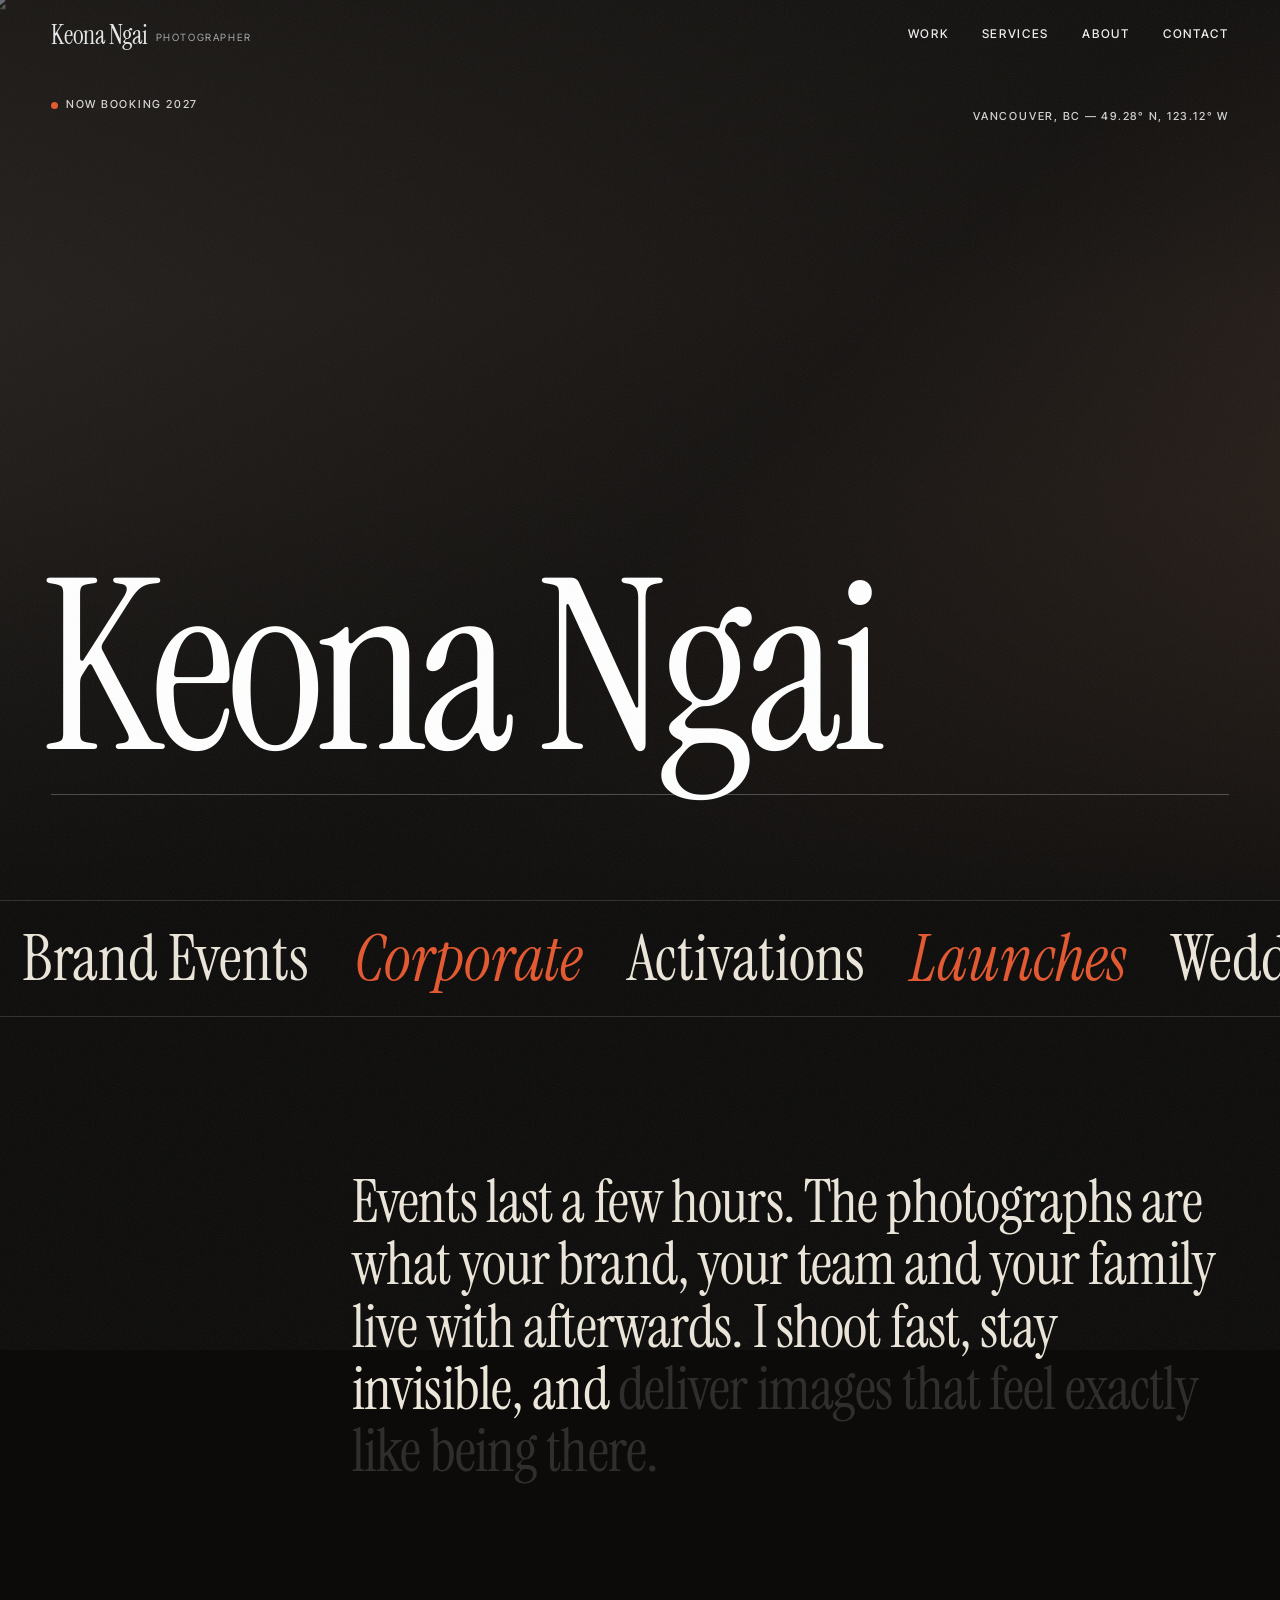
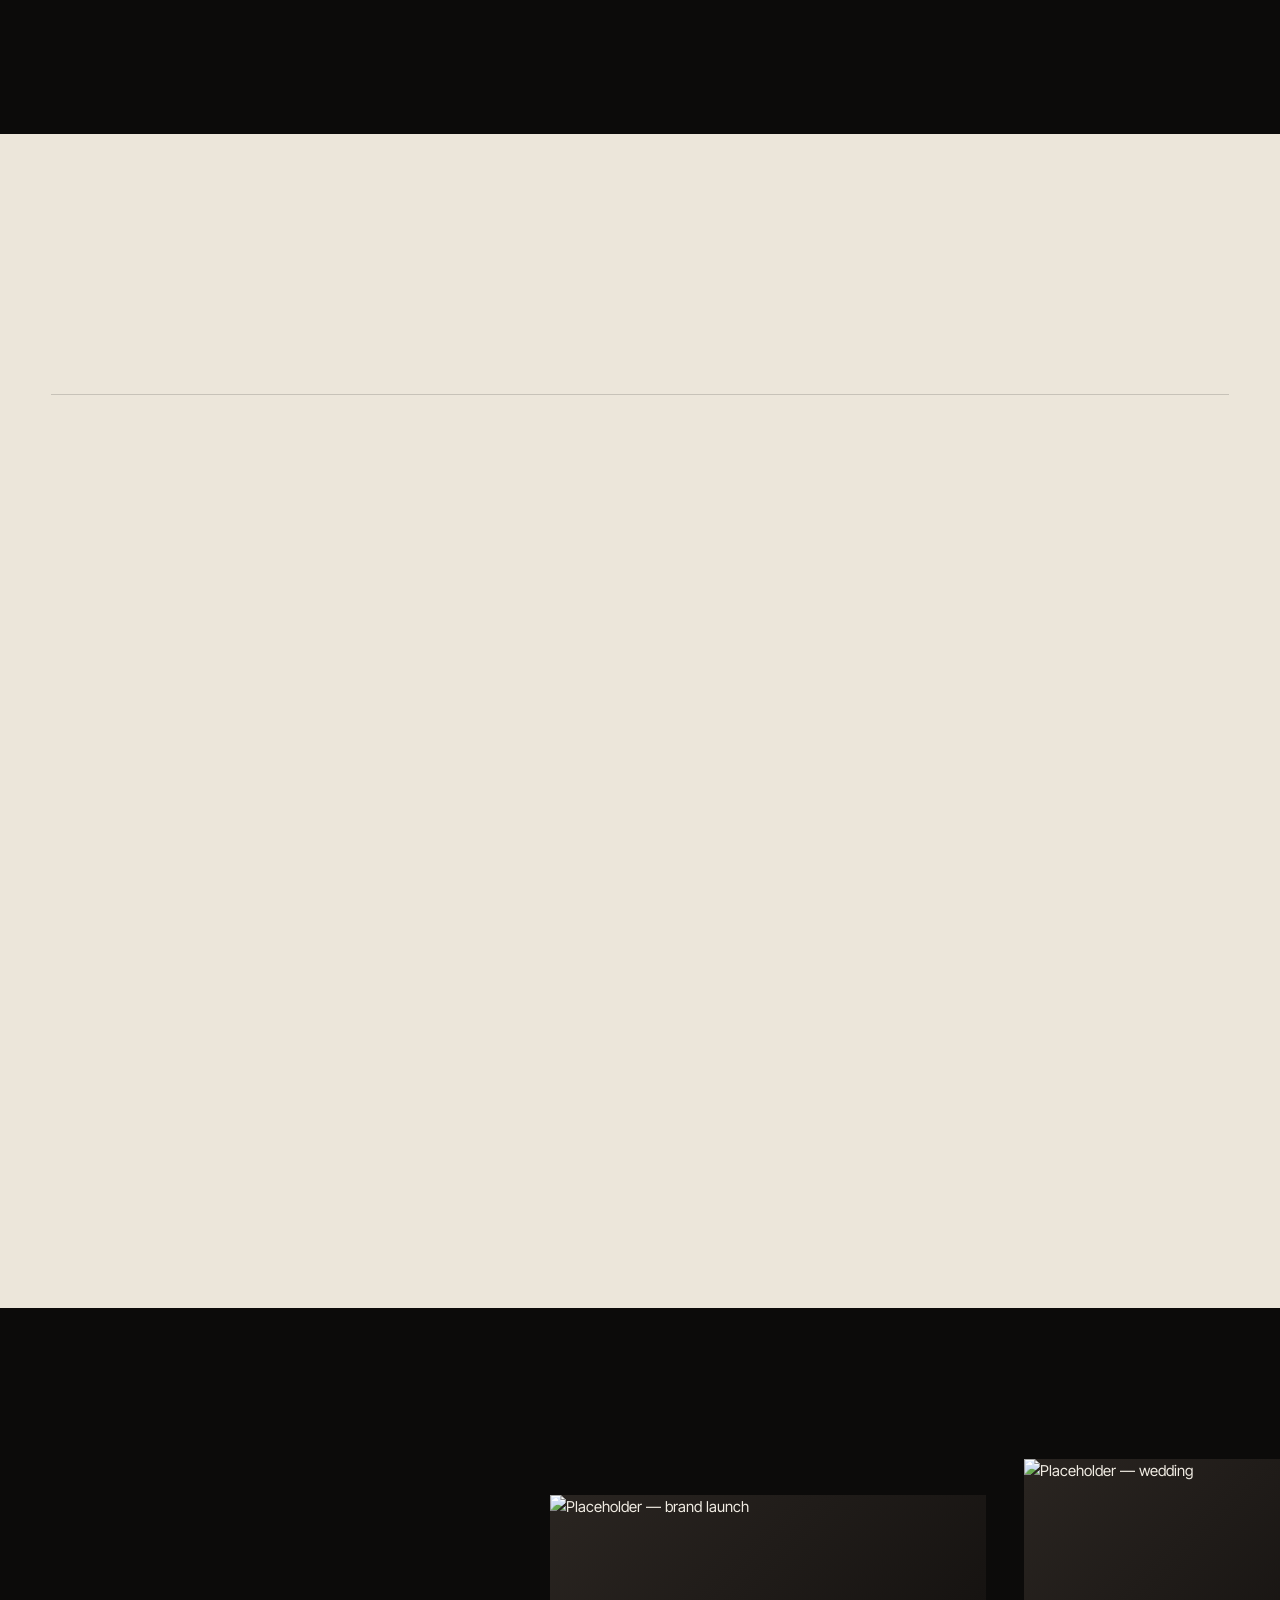
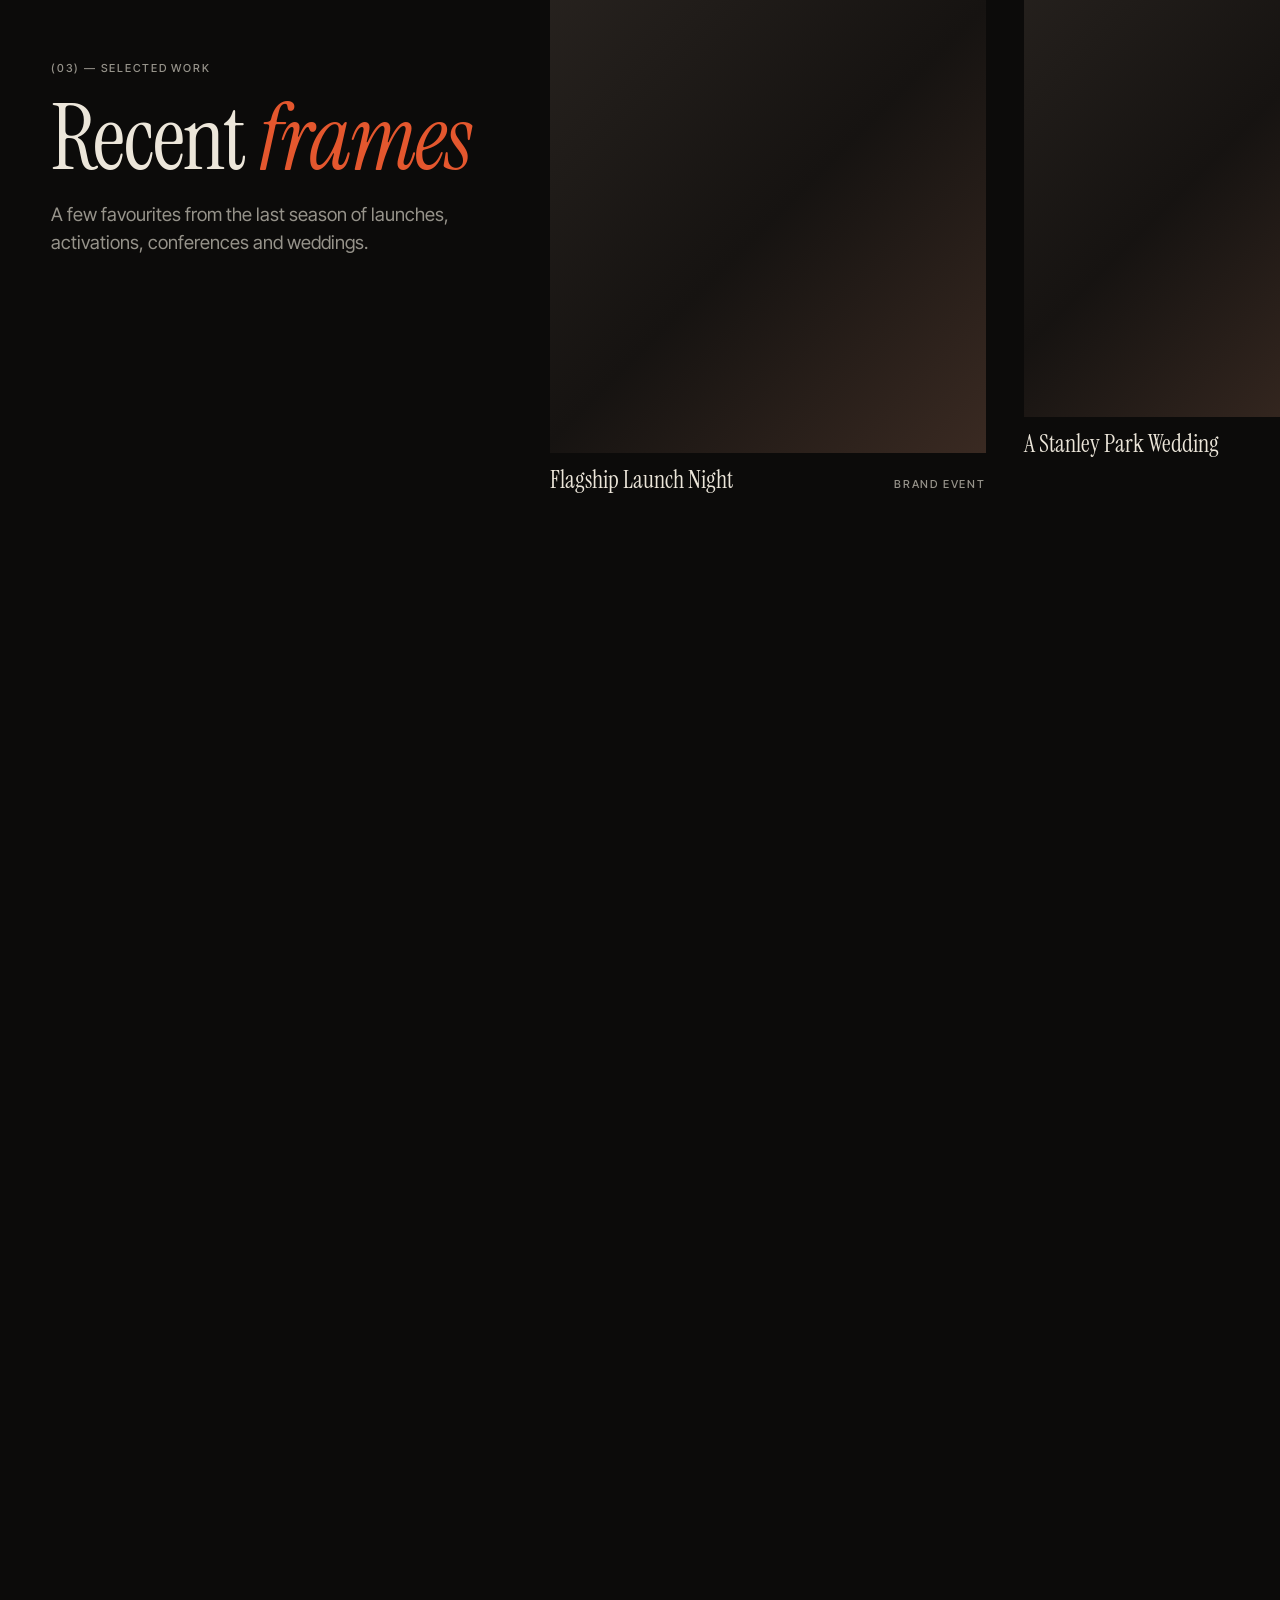
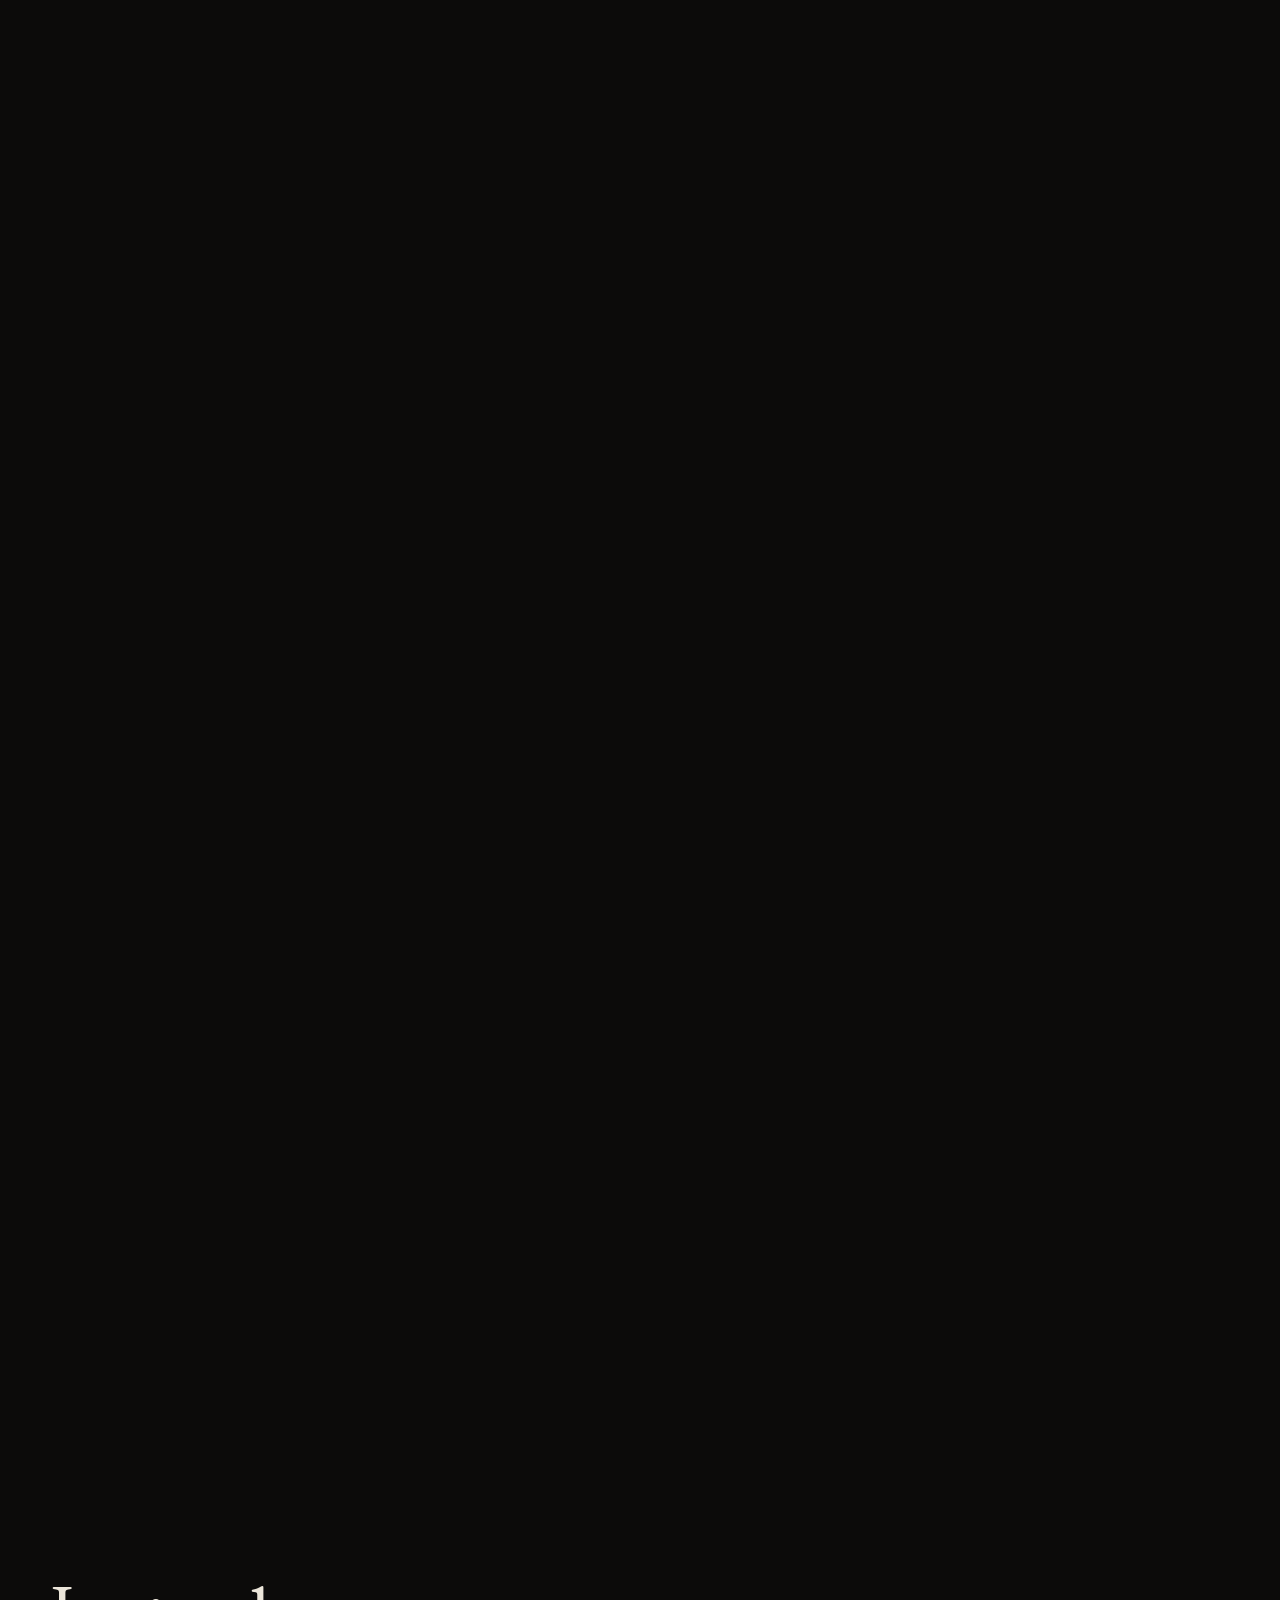
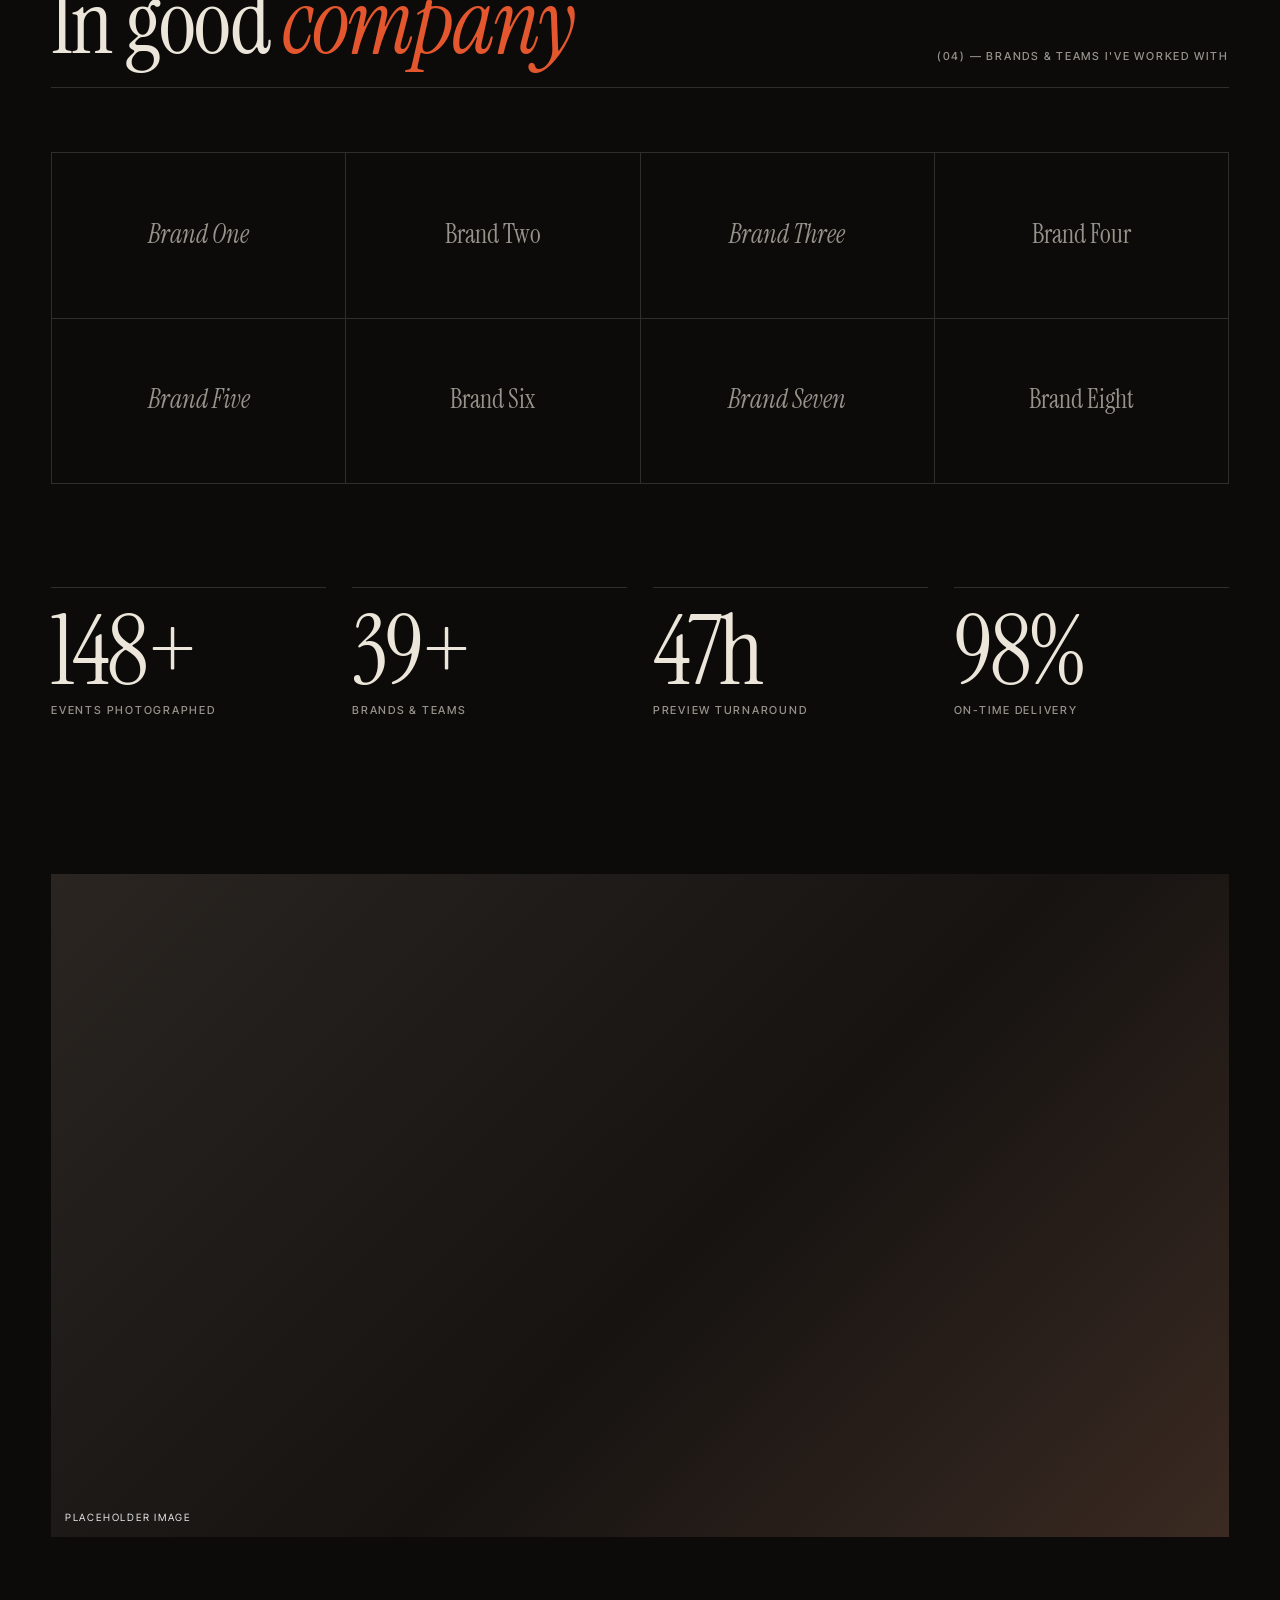
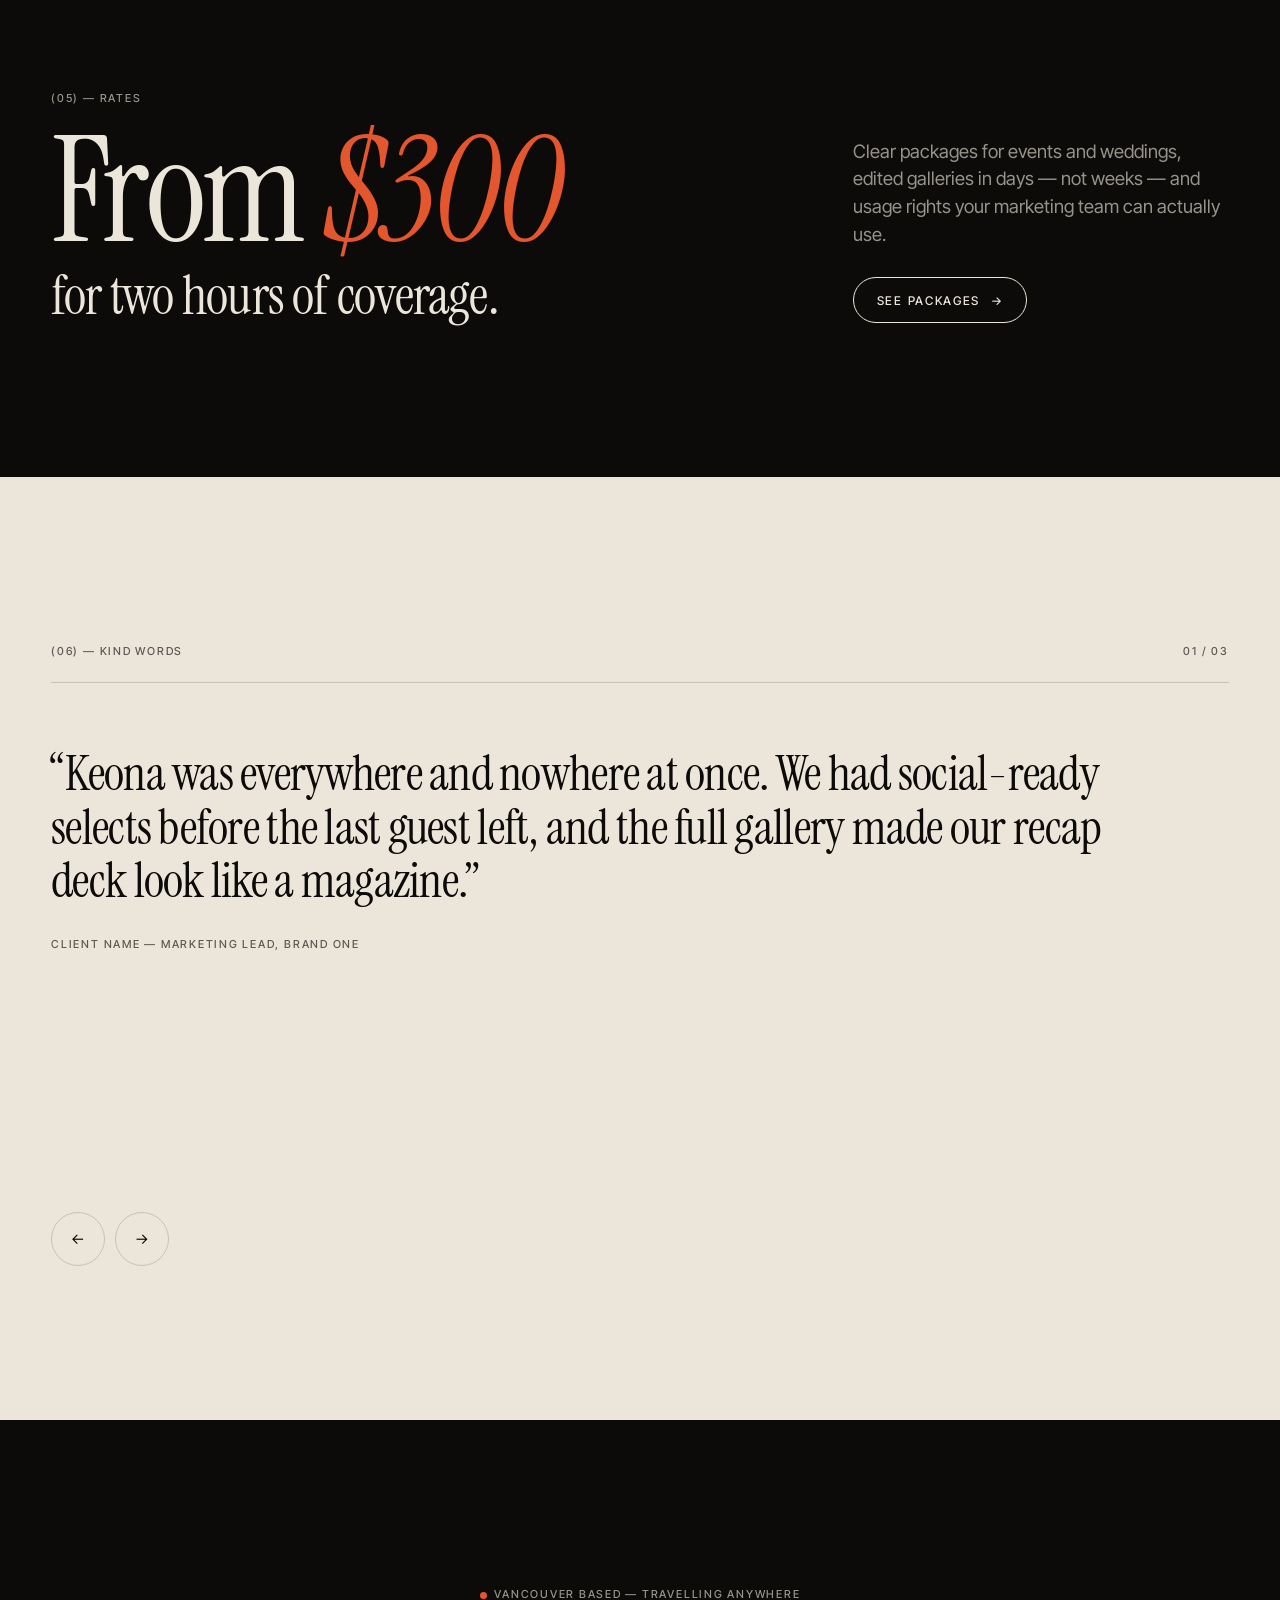
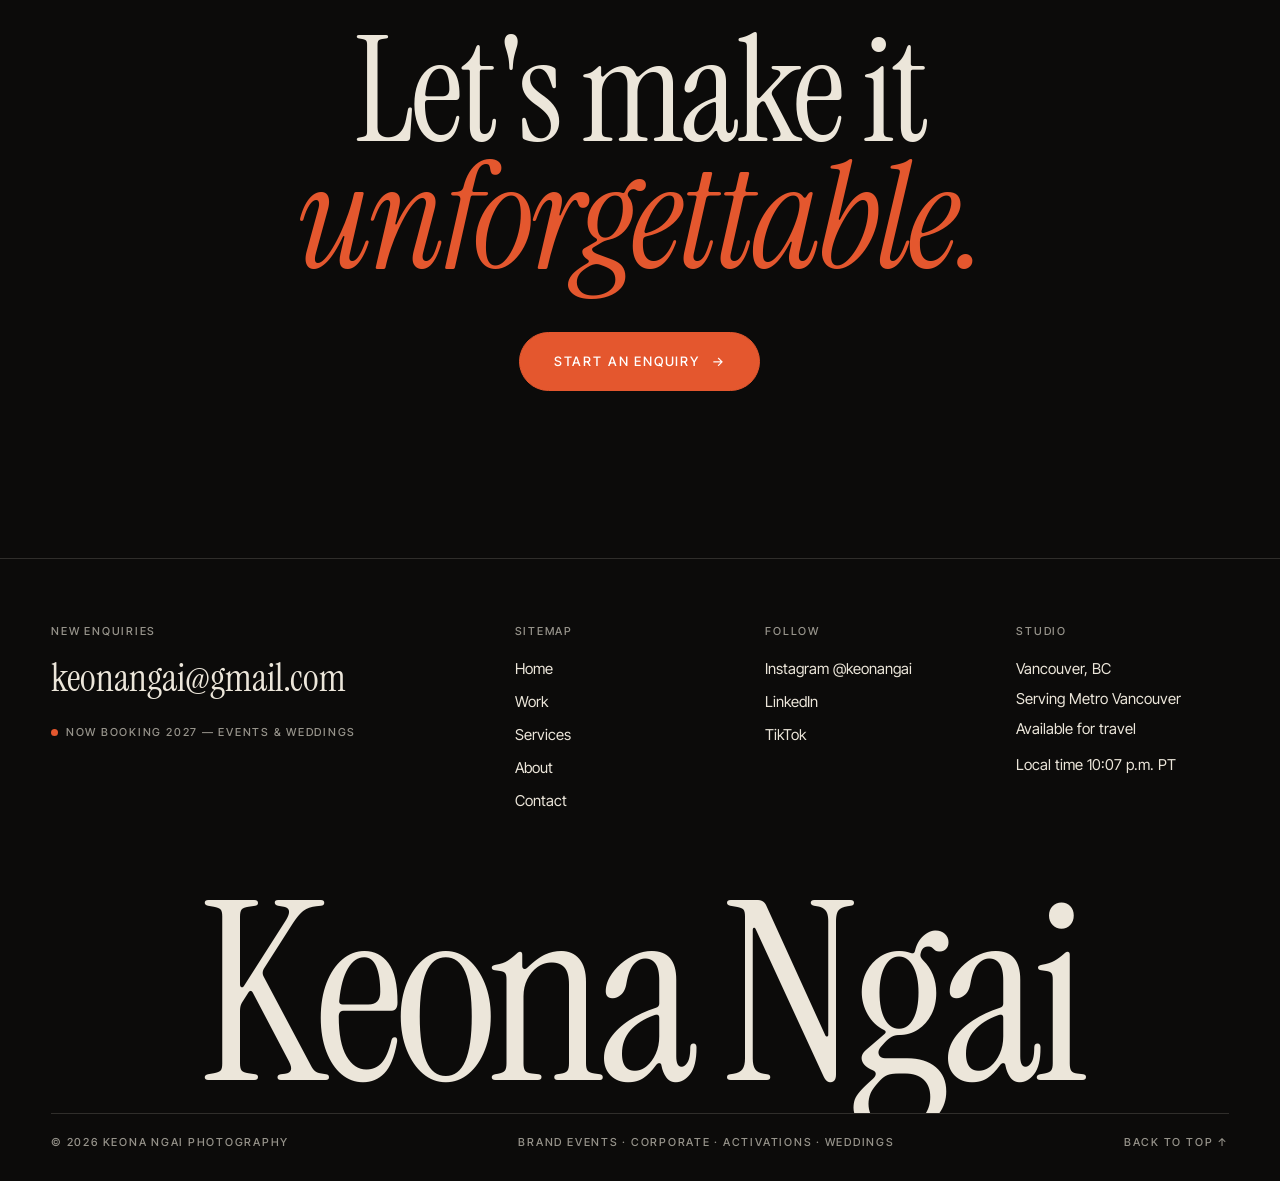
==== commit de295e16: "Return to the original design without the page-change curtain Co-Authored-By: Claude Fable 5.2 <nore" ====
--- a/index.html
+++ b/index.html
@@ -6,103 +6,169 @@
 <title>Keona Ngai — Vancouver Event, Brand & Wedding Photographer</title>
 <meta name="description" content="Keona Ngai is a Vancouver photographer for brand events, corporate functions, activations and weddings. Serving Metro Vancouver, available for travel. Coverage from $300.">
 <meta property="og:title" content="Keona Ngai — Photographer, Vancouver">
-<meta property="og:description" content="Brand events, corporate, activations and weddings. Based in Vancouver, available for travel.">
-<meta name="theme-color" content="#f6f1e9">
+<meta property="og:description" content="Brand events, corporate, activations and weddings. Based in Vancouver, available worldwide.">
+<meta name="theme-color" content="#0c0b0a">
 <meta name="robots" content="noindex"><!-- PREVIEW ONLY: remove this line at launch -->
 <script>document.documentElement.classList.add('js')</script>
-<link rel="preconnect" href="https://fonts.googleapis.com"><link rel="preconnect" href="https://fonts.gstatic.com" crossorigin><link rel="preconnect" href="https://picsum.photos">
-<link href="https://fonts.googleapis.com/css2?family=Cormorant+Garamond:ital,wght@0,400;0,500;1,400;1,500&family=Inter+Tight:wght@400;500&family=Pinyon+Script&display=swap" rel="stylesheet">
-<link rel="stylesheet" href="assets/style.css">
+<link rel="preconnect" href="https://fonts.googleapis.com"><link rel="preconnect" href="https://fonts.gstatic.com" crossorigin>
+<link href="https://fonts.googleapis.com/css2?family=Instrument+Serif:ital@0;1&family=Inter+Tight:wght@300;400;500;600&display=swap" rel="stylesheet">
+<link rel="stylesheet" href="assets/style.css?v=4">
 </head>
-<body>
+<body data-page="Keona Ngai">
 <main>
-  <!-- All images are PLACEHOLDERS — replace before launch -->
+
+  <!-- HERO -->
   <section class="hero">
-    <div class="hero__media"><img src="https://picsum.photos/seed/kn-hero-1/1600/1000" alt="" fetchpriority="high"></div>
-    <a class="badge" href="contact.html" aria-label="Now booking 2027 — book your date">
-      <svg viewBox="0 0 100 100" aria-hidden="true"><defs><path id="ring" d="M50,50 m-38,0 a38,38 0 1,1 76,0 a38,38 0 1,1 -76,0"/></defs><text><textPath href="#ring" textLength="234">Now booking 2027 ✦ Book your date ✦</textPath></text></svg>
-      <span>↗</span>
-    </a>
+    <div class="hero__media" aria-hidden="true">
+      <!-- PLACEHOLDER IMAGES — replace src with final photography -->
+      <img class="is-on" src="https://picsum.photos/seed/kn-hero-1/2000/1300" alt="">
+      <img src="https://picsum.photos/seed/kn-hero-2/2000/1300" alt="">
+      <img src="https://picsum.photos/seed/kn-hero-3/2000/1300" alt="">
+      <img src="https://picsum.photos/seed/kn-hero-4/2000/1300" alt="">
+    </div>
+    <div class="hero__top wrap">
+      <p class="label" data-reveal><i class="dot"></i>Now booking 2027</p>
+      <p class="label" data-reveal style="--d:120ms">Vancouver, BC — 49.28° N, 123.12° W</p>
+    </div>
     <div class="hero__body wrap">
-      <p class="label hero__kicker">Brand events · Corporate · Activations · Weddings</p>
-      <h1 class="hero__title" aria-label="Keona Ngai"><span class="m"><span class="mi">Keona</span></span> <span class="m"><span class="mi"><em>Ngai</em></span></span></h1>
+      <h1 class="hero__title" data-split="chars">Keona Ngai</h1>
       <div class="hero__foot">
-        <p>Photographs that feel the way the room felt.</p>
-        <span class="label" style="color:#fff">Vancouver, BC — available for travel</span>
-        <a class="btn" href="contact.html">Book your date →</a>
+        <p data-reveal style="--d:500ms">Photographer for brand events, corporate moments, activations and weddings — <em>the energy of the room, kept.</em></p>
+        <div data-reveal style="--d:650ms;display:flex;gap:28px;align-items:flex-end">
+          <span class="hero__count"><b data-slide-n style="font-weight:400">01</b> <span>/ 04</span></span>
+          <span class="label scroll-cue" style="color:#fff">Scroll</span>
+        </div>
       </div>
     </div>
   </section>
 
-  <div class="marquee" aria-hidden="true">
-    <div class="marquee__t"><span>Brand events</span><i>✦</i><span>Launches</span><i>✦</i><span>Activations</span><i>✦</i><span>Conferences</span><i>✦</i><span>Galas</span><i>✦</i><span>Weddings</span><i>✦</i><span>Elopements</span><i>✦</i></div>
-    <div class="marquee__t"><span>Brand events</span><i>✦</i><span>Launches</span><i>✦</i><span>Activations</span><i>✦</i><span>Conferences</span><i>✦</i><span>Galas</span><i>✦</i><span>Weddings</span><i>✦</i><span>Elopements</span><i>✦</i></div>
+  <!-- MARQUEE -->
+  <div class="marquee" aria-label="Brand events, corporate, activations, launches, weddings, conferences">
+    <div class="marquee__t"><span>Brand Events</span><span>Corporate</span><span>Activations</span><span>Launches</span><span>Weddings</span><span>Conferences</span><span>Pop-ups</span><span>Galas</span></div>
   </div>
 
+  <!-- STATEMENT -->
   <section class="sec wrap">
-    <div class="intro">
-      <!-- PLACEHOLDER PORTRAIT -->
-      <div class="ph ph--arch r-34" data-reveal="img"><img loading="lazy" decoding="async" src="https://picsum.photos/seed/kn-portrait/750/1000" alt="Placeholder — portrait of Keona Ngai"></div>
-      <div data-stagger>
-        <p class="label"><span class="star">✦</span>Hello, I'm Keona</p>
-        <p class="statement" style="margin-top:22px">I photograph the nights brands plan for months and the days couples plan for years — <em>with the same care for both.</em></p>
-        <span class="sign">Keona</span>
-        <a class="btn" href="about.html" style="margin-top:30px">More about me →</a>
+    <div class="row">
+      <p class="label" style="grid-column:1/4" data-reveal>(01) — The idea</p>
+      <div style="grid-column:4/13">
+        <p class="statement" data-scrub>Events last a few hours. The photographs are what your brand, your team and your family live with afterwards. I shoot fast, stay invisible, and deliver images that feel exactly like being there.</p>
+        <div style="margin-top:clamp(30px,4vw,60px);display:flex;gap:14px;flex-wrap:wrap" data-reveal>
+          <a class="btn btn--solid" href="contact.html">Check my date <i>→</i></a>
+          <a class="btn" href="about.html">Meet Keona <i>→</i></a>
+        </div>
       </div>
     </div>
   </section>
 
+  <!-- SERVICES -->
   <section class="sec light">
     <div class="wrap">
-      <div class="sec-head"><h2 class="h-lg" data-reveal="mask">What I <em>shoot</em></h2><a class="label link" href="services.html">Services &amp; rates →</a></div>
-      <div data-stagger>
-        <a class="svc" href="services.html"><small>01</small><h3>Brand Events &amp; Activations</h3><span>→</span></a>
-        <a class="svc" href="services.html"><small>02</small><h3>Corporate &amp; Conferences</h3><span>→</span></a>
-        <a class="svc" href="services.html#weddings"><small>03</small><h3>Weddings &amp; Elopements</h3><span>→</span></a>
+      <div class="sec-head">
+        <h2 class="h-lg" data-split>What I <em>shoot</em></h2>
+        <p class="label" data-reveal>(02) — Services</p>
+      </div>
+      <div class="svc-list">
+        <a class="svc" href="services.html" data-cursor="Explore" data-hover="https://picsum.photos/seed/kn-svc-1/800/1000" data-reveal>
+          <span class="svc__n">01</span><h3 class="svc__t">Brand Events</h3><span class="svc__d">Launches · Dinners · Parties</span></a>
+        <a class="svc" href="services.html" data-cursor="Explore" data-hover="https://picsum.photos/seed/kn-svc-2/800/1000" data-reveal>
+          <span class="svc__n">02</span><h3 class="svc__t">Activations &amp; Pop-ups</h3><span class="svc__d">Experiential · Retail · Sampling</span></a>
+        <a class="svc" href="services.html" data-cursor="Explore" data-hover="https://picsum.photos/seed/kn-svc-3/800/1000" data-reveal>
+          <span class="svc__n">03</span><h3 class="svc__t">Corporate &amp; Conferences</h3><span class="svc__d">Summits · Galas · Team days</span></a>
+        <a class="svc" href="services.html#weddings" data-cursor="Explore" data-hover="https://picsum.photos/seed/kn-svc-4/800/1000" data-reveal>
+          <span class="svc__n">04</span><h3 class="svc__t">Weddings &amp; Elopements</h3><span class="svc__d">Full days · City hall · Destination</span></a>
+        <a class="svc" href="services.html" data-cursor="Explore" data-hover="https://picsum.photos/seed/kn-svc-5/800/1000" data-reveal>
+          <span class="svc__n">05</span><h3 class="svc__t">Headshots &amp; Team</h3><span class="svc__d">On-site stations · Editorial portraits</span></a>
       </div>
     </div>
   </section>
 
-  <section class="sec wrap">
-    <div class="sec-head"><h2 class="h-lg" data-reveal="mask">Recent <em>work</em></h2><a class="label link" href="work.html">View all →</a></div>
-    <!-- PLACEHOLDER PROJECTS -->
-    <div class="cols3 shots">
-      <a class="shot" href="work.html"><figure><div class="ph r-45" data-reveal="img"><img loading="lazy" decoding="async" src="https://picsum.photos/seed/kn-w-01/640/800" alt="Placeholder — brand launch"></div><figcaption><h3>Flagship Launch Night</h3><span class="label">Brand</span></figcaption></figure></a>
-      <a class="shot" href="work.html"><figure><div class="ph ph--arch r-23" data-reveal="img"><img loading="lazy" decoding="async" src="https://picsum.photos/seed/kn-w-02/640/960" alt="Placeholder — wedding"></div><figcaption><h3>A Stanley Park Wedding</h3><span class="label">Wedding</span></figcaption></figure></a>
-      <a class="shot" href="work.html"><figure><div class="ph r-45" data-reveal="img"><img loading="lazy" decoding="async" src="https://picsum.photos/seed/kn-w-04/640/800" alt="Placeholder — conference"></div><figcaption><h3>Leadership Summit</h3><span class="label">Corporate</span></figcaption></figure></a>
+  <!-- SELECTED WORK — horizontal -->
+  <section class="hscroll" aria-label="Selected work">
+    <div class="hscroll__sticky">
+      <div class="hscroll__track">
+        <div class="hpanel">
+          <p class="label">(03) — Selected work</p>
+          <h2 class="h-lg" style="margin-top:20px">Recent <em>frames</em></h2>
+          <p class="lead" style="margin-top:20px">A few favourites from the last season of launches, activations, conferences and weddings.</p>
+        </div>
+        <!-- PLACEHOLDER PROJECTS — swap titles + images before launch -->
+        <a class="hcard" href="work.html" data-cursor="View"><figure class="ph"><img loading="lazy" src="https://picsum.photos/seed/kn-w-01/900/1200" alt="Placeholder — brand launch"></figure><div class="hcard__cap"><h3>Flagship Launch Night</h3><span class="label">Brand Event</span></div></a>
+        <a class="hcard" href="work.html" data-cursor="View"><figure class="ph"><img loading="lazy" src="https://picsum.photos/seed/kn-w-02/900/1200" alt="Placeholder — wedding"></figure><div class="hcard__cap"><h3>A Stanley Park Wedding</h3><span class="label">Wedding</span></div></a>
+        <a class="hcard" href="work.html" data-cursor="View"><figure class="ph"><img loading="lazy" src="https://picsum.photos/seed/kn-w-03/900/1200" alt="Placeholder — activation"></figure><div class="hcard__cap"><h3>Summer Pop-up Series</h3><span class="label">Activation</span></div></a>
+        <a class="hcard" href="work.html" data-cursor="View"><figure class="ph"><img loading="lazy" src="https://picsum.photos/seed/kn-w-04/900/1200" alt="Placeholder — conference"></figure><div class="hcard__cap"><h3>Annual Leadership Summit</h3><span class="label">Corporate</span></div></a>
+        <a class="hcard" href="work.html" data-cursor="View"><figure class="ph"><img loading="lazy" src="https://picsum.photos/seed/kn-w-05/900/1200" alt="Placeholder — gala"></figure><div class="hcard__cap"><h3>Winter Gala</h3><span class="label">Corporate</span></div></a>
+        <a class="hcard" href="work.html" data-cursor="View"><figure class="ph"><img loading="lazy" src="https://picsum.photos/seed/kn-w-06/900/1200" alt="Placeholder — elopement"></figure><div class="hcard__cap"><h3>Sea-to-Sky Elopement</h3><span class="label">Wedding</span></div></a>
+        <div class="hpanel" style="text-align:center">
+          <p class="h-md">Plenty more where<br>these <em>came from.</em></p>
+          <a class="btn btn--lg" href="work.html" style="margin-top:30px">View all work <i>→</i></a>
+        </div>
+      </div>
     </div>
   </section>
 
-  <section class="sec sage">
-    <div class="wrap">
-      <p class="label" style="text-align:center;margin-bottom:30px"><span class="star">✦</span>Kind words</p>
-      <!-- PLACEHOLDER TESTIMONIALS — replace with real client quotes -->
-      <div class="quotes" data-reveal>
-        <figure class="quote is-on"><blockquote>“Keona was everywhere and nowhere at once. We had social-ready selects before the last guest left.”</blockquote><cite class="label">Client name — Marketing Lead, Brand One</cite></figure>
-        <figure class="quote"><blockquote>“The easiest vendor we worked with all year. Early, prepared, and not one moment missed.”</blockquote><cite class="label">Client name — Events Manager, Brand Two</cite></figure>
-        <figure class="quote"><blockquote>“We forgot there was a camera. Then we opened the gallery and cried through the whole thing.”</blockquote><cite class="label">Couple names — Married in Vancouver</cite></figure>
-      </div>
-      <div class="dots"></div>
+  <!-- BRANDS -->
+  <section class="sec wrap">
+    <div class="sec-head">
+      <h2 class="h-lg" data-split>In good <em>company</em></h2>
+      <p class="label" data-reveal>(04) — Brands &amp; teams I've worked with</p>
+    </div>
+    <!-- PLACEHOLDER — replace each cell with a client name or logo <img> -->
+    <div class="brands" data-reveal>
+      <div class="brand"><span>Brand One</span></div><div class="brand"><span>Brand Two</span></div><div class="brand"><span>Brand Three</span></div><div class="brand"><span>Brand Four</span></div>
+      <div class="brand"><span>Brand Five</span></div><div class="brand"><span>Brand Six</span></div><div class="brand"><span>Brand Seven</span></div><div class="brand"><span>Brand Eight</span></div>
+    </div>
+    <!-- PLACEHOLDER NUMBERS — update to real figures -->
+    <div class="stats" style="margin-top:clamp(60px,8vw,130px)">
+      <div class="stat" data-reveal><b data-count="150" data-suffix="+">0</b><span class="label">Events photographed</span></div>
+      <div class="stat" data-reveal style="--d:90ms"><b data-count="40" data-suffix="+">0</b><span class="label">Brands &amp; teams</span></div>
+      <div class="stat" data-reveal style="--d:180ms"><b data-count="48" data-suffix="h">0</b><span class="label">Preview turnaround</span></div>
+      <div class="stat" data-reveal style="--d:270ms"><b data-count="100" data-suffix="%">0</b><span class="label">On-time delivery</span></div>
     </div>
   </section>
 
+  <!-- FEATURE IMAGE -->
+  <section class="wrap">
+    <figure class="ph r-169" data-img data-parallax="10"><img loading="lazy" src="https://picsum.photos/seed/kn-wide-1/2000/1125" alt="Placeholder — wide event photograph"><figcaption class="ph__tag">Placeholder image</figcaption></figure>
+  </section>
+
+  <!-- RATES TEASER -->
   <section class="sec wrap">
-    <p class="label" style="margin-bottom:20px"><span class="star">✦</span>In good company</p>
-    <!-- PLACEHOLDER — replace with real client names or logos -->
-    <div class="brands" data-stagger>
-      <div class="brand">Brand One</div><div class="brand">Brand Two</div><div class="brand">Brand Three</div><div class="brand">Brand Four</div><div class="brand">Brand Five</div><div class="brand">Brand Six</div>
+    <div class="row" style="align-items:end">
+      <div style="grid-column:1/8">
+        <p class="label" data-reveal>(05) — Rates</p>
+        <h2 class="h-xl" style="margin-top:20px" data-split>From <em>$300</em></h2>
+        <p class="h-md" style="margin-top:14px" data-split>for two hours of coverage.</p>
+      </div>
+      <div style="grid-column:9/13" data-reveal>
+        <p class="lead">Clear packages for events and weddings, edited galleries in days — not weeks — and usage rights your marketing team can actually use.</p>
+        <a class="btn" href="services.html" style="margin-top:28px">See packages <i>→</i></a>
+      </div>
     </div>
   </section>
 
-  <section class="sec dark cta">
+  <!-- TESTIMONIALS -->
+  <section class="sec light">
     <div class="wrap">
-      <p class="label" data-reveal><span class="star">✦</span>From $300 for two hours · Metro Vancouver &amp; beyond</p>
-      <h2 class="h-xl" data-reveal="mask">Let's make it <em>unforgettable.</em></h2>
-      <div class="cta__btns" data-reveal><a class="btn btn--solid" href="contact.html">Book your date →</a><a class="btn" href="services.html">See packages</a></div>
+      <div class="sec-head"><p class="label">(06) — Kind words</p><p class="label"><span data-quote-n>01</span> / 03</p></div>
+      <!-- PLACEHOLDER TESTIMONIALS — replace with real client quotes -->
+      <div class="quotes">
+        <figure class="quote is-on"><blockquote>“Keona was everywhere and nowhere at once. We had social-ready selects before the last guest left, and the full gallery made our recap deck look like a magazine.”</blockquote><cite class="label">Client name — Marketing Lead, Brand One</cite></figure>
+        <figure class="quote"><blockquote>“The easiest vendor we worked with all year. Showed up early, knew the run-of-show better than we did, and caught every speaker, sponsor and candid we needed.”</blockquote><cite class="label">Client name — Events Manager, Brand Two</cite></figure>
+        <figure class="quote"><blockquote>“We forgot there was a camera. Then we opened the gallery and cried through the whole thing. It feels exactly like our day felt.”</blockquote><cite class="label">Couple names — Married in Vancouver</cite></figure>
+      </div>
+      <div class="quotes__nav"><button data-quote-prev aria-label="Previous testimonial">←</button><button data-quote-next aria-label="Next testimonial">→</button></div>
     </div>
+  </section>
+
+  <!-- CTA -->
+  <section class="cta wrap">
+    <p class="label" data-reveal><i class="dot"></i>Vancouver based — travelling anywhere</p>
+    <h2 class="h-xl" data-split>Let's make it <em>unforgettable.</em></h2>
+    <a class="btn btn--solid btn--lg" href="contact.html" data-reveal>Start an enquiry <i>→</i></a>
   </section>
 </main>
 <div data-footer></div>
-<script src="assets/main.js"></script>
+<script src="assets/main.js?v=4"></script>
 </body>
 </html>
--- a/assets/style.css
+++ b/assets/style.css
@@ -1,17 +1,21 @@
-/* Keona Ngai — Photographer · Vancouver
-   Motion rule: transform / opacity / clip-path only, triggered once. No per-frame JS. */
+/* ==========================================================================
+   Keona Ngai — Photographer · Vancouver
+   Design system
+   ========================================================================== */
 :root{
-  --cream:#f6f1e9; --sand:#ebe3d6; --sage:#dcdfd0; --espresso:#2a221e; --accent:#a8694a;
-  --bg:var(--cream); --fg:var(--espresso); --line:rgba(42,34,30,.16); --soft:rgba(42,34,30,.7);
-  --serif:"Cormorant Garamond","Times New Roman",serif;
-  --script:"Pinyon Script",cursive;
+  --ink:#0c0b0a; --ink-2:#151311; --ink-3:#1f1c19;
+  --bone:#ece6da; --bone-2:#d9d1c2; --mute:#8d8679;
+  --accent:#e4572e;
+  --bg:var(--ink); --fg:var(--bone); --line:rgba(236,230,218,.16); --soft:rgba(236,230,218,.62);
+  --serif:"Instrument Serif","Times New Roman",serif;
   --sans:"Inter Tight",system-ui,-apple-system,"Helvetica Neue",sans-serif;
-  --ease:cubic-bezier(.19,1,.22,1);
+  --ease:cubic-bezier(.16,1,.3,1); --ease-io:cubic-bezier(.76,0,.24,1);
   --gut:clamp(18px,4vw,64px);
 }
 *,*::before,*::after{box-sizing:border-box;margin:0;padding:0}
-html{-webkit-text-size-adjust:100%;background:var(--cream);scroll-behavior:smooth}
-body{background:var(--bg);color:var(--fg);font-family:var(--sans);font-size:clamp(15px,1.05vw,17px);line-height:1.65;-webkit-font-smoothing:antialiased;overflow-x:hidden}
+html{-webkit-text-size-adjust:100%;background:var(--ink)}
+html.lenis{height:auto}.lenis.lenis-smooth{scroll-behavior:auto!important}.lenis.lenis-stopped{overflow:hidden}
+body{background:var(--bg);color:var(--fg);font-family:var(--sans);font-size:clamp(15px,1.05vw,17px);line-height:1.6;-webkit-font-smoothing:antialiased;text-rendering:optimizeLegibility;overflow-x:hidden}
 img{display:block;max-width:100%}
 a{color:inherit;text-decoration:none}
 button{font:inherit;color:inherit;background:none;border:0;cursor:pointer}
@@ -19,258 +23,343 @@
 ::selection{background:var(--accent);color:#fff}
 :focus-visible{outline:2px solid var(--accent);outline-offset:4px}
 
-/* page-to-page transition (native, no JS) */
+/* film grain */
+body::after{content:"";position:fixed;inset:-50%;z-index:900;pointer-events:none;opacity:.07;
+  background-image:url("data:image/svg+xml,%3Csvg xmlns='http://www.w3.org/2000/svg' width='220' height='220'%3E%3Cfilter id='n'%3E%3CfeTurbulence type='fractalNoise' baseFrequency='.9' numOctaves='2' stitchTiles='stitch'/%3E%3C/filter%3E%3Crect width='100%25' height='100%25' filter='url(%23n)'/%3E%3C/svg%3E");
+  animation:grain 1.2s steps(6) infinite}
+@keyframes grain{0%{transform:translate(0,0)}20%{transform:translate(-3%,2%)}40%{transform:translate(2%,-3%)}60%{transform:translate(-2%,-2%)}80%{transform:translate(3%,3%)}100%{transform:translate(0,0)}}
+
+/* quick native crossfade between pages */
 @view-transition{navigation:auto}
-::view-transition-old(root){animation:vt-out .2s ease both}
-::view-transition-new(root){animation:vt-in .55s var(--ease) both}
+::view-transition-old(root){animation:vt-out .12s ease both}
+::view-transition-new(root){animation:vt-in .22s ease both}
 @keyframes vt-out{to{opacity:0}}
-@keyframes vt-in{from{opacity:0;transform:translateY(18px)}}
+@keyframes vt-in{from{opacity:0}}
+
+/* first paint cover (prevents flash before the curtain mounts) */
+html.js:not(.ready) body::before{content:"";position:fixed;inset:0;background:var(--bone);z-index:998}
 
 /* ---------- type ---------- */
+.serif{font-family:var(--serif);font-weight:400}
 em{font-family:var(--serif);font-style:italic;font-weight:400}
-.label{font-size:11px;letter-spacing:.2em;text-transform:uppercase;font-weight:500;color:var(--soft)}
-.star{color:var(--accent);margin-right:.7em}
-.h-xl{font-family:var(--serif);font-weight:400;font-size:clamp(3.4rem,11vw,12rem);line-height:.9;letter-spacing:-.02em}
-.h-lg{font-family:var(--serif);font-weight:400;font-size:clamp(2.7rem,6.6vw,6.6rem);line-height:.96;letter-spacing:-.015em}
-.h-md{font-family:var(--serif);font-weight:400;font-size:clamp(2rem,3.4vw,3.4rem);line-height:1.05;letter-spacing:-.01em}
+.label{font-size:11px;letter-spacing:.16em;text-transform:uppercase;font-weight:500;color:var(--soft)}
+.label b{color:var(--accent);font-weight:500}
+.dot{display:inline-block;width:7px;height:7px;border-radius:50%;background:var(--accent);margin-right:.7em;vertical-align:middle;animation:pulse 2.4s ease-in-out infinite}
+@keyframes pulse{50%{opacity:.25;transform:scale(.7)}}
+.h-xl{font-family:var(--serif);font-weight:400;font-size:clamp(3.2rem,11.5vw,13rem);line-height:.86;letter-spacing:-.025em}
+.h-lg{font-family:var(--serif);font-weight:400;font-size:clamp(2.6rem,7vw,7.5rem);line-height:.94;letter-spacing:-.02em}
+.h-md{font-family:var(--serif);font-weight:400;font-size:clamp(2rem,4.2vw,4.2rem);line-height:1.02;letter-spacing:-.015em}
+.h-sm{font-family:var(--serif);font-weight:400;font-size:clamp(1.5rem,2.2vw,2.2rem);line-height:1.1}
+.lead{font-size:clamp(1.05rem,1.45vw,1.4rem);line-height:1.5;color:var(--soft);max-width:38em}
 .h-xl em,.h-lg em,.h-md em{color:var(--accent)}
-.lead{font-size:clamp(1.05rem,1.4vw,1.35rem);line-height:1.55;color:var(--soft);max-width:36em}
-.sign{font-family:var(--script);font-size:clamp(2.6rem,4.4vw,4.4rem);line-height:1;color:var(--accent);display:block;margin-top:.5em}
-p+p{margin-top:1em}
+p+p{margin-top:1.1em}
 
 /* ---------- layout ---------- */
-.wrap{padding-inline:var(--gut)}
-.sec{padding-block:clamp(80px,11vw,180px)}
-.light{--bg:var(--sand);background:var(--bg)}
-.sage{--bg:var(--sage);background:var(--bg)}
-.dark{--bg:var(--espresso);--fg:var(--cream);--line:rgba(246,241,233,.18);--soft:rgba(246,241,233,.7);--accent:#d49a78;background:var(--bg);color:var(--fg)}
-.sec-head{display:flex;justify-content:space-between;align-items:flex-end;gap:24px;padding-bottom:22px;border-bottom:1px solid var(--line);margin-bottom:clamp(32px,4.5vw,70px)}
-.cols3{display:grid;grid-template-columns:repeat(3,1fr);gap:clamp(16px,2.2vw,36px)}
-.ph{overflow:hidden;background:var(--sand)}
-.light .ph{background:#ddd3c2}
-.ph img{width:100%;height:100%;object-fit:cover;transition:transform 1.2s var(--ease)}
-.ph--arch{border-radius:999px 999px 0 0}
-.r-45{aspect-ratio:4/5}.r-34{aspect-ratio:3/4}.r-23{aspect-ratio:2/3}
-
-/* ---------- buttons & links ---------- */
-.btn{position:relative;z-index:0;overflow:hidden;display:inline-flex;align-items:center;gap:.8em;padding:1.05em 2em;border:1px solid var(--fg);border-radius:999px;font-size:11px;letter-spacing:.2em;text-transform:uppercase;font-weight:500;transition:color .45s var(--ease),border-color .45s}
-.btn::before{content:"";position:absolute;inset:-1px;z-index:-1;border-radius:inherit;background:var(--fg);transform:translateY(102%);transition:transform .5s var(--ease)}
+.wrap{padding-inline:var(--gut);width:100%}
+.sec{padding-block:clamp(80px,12vw,200px);position:relative}
+.sec--tight{padding-block:clamp(56px,7vw,110px)}
+.light{--bg:var(--bone);--fg:var(--ink);--line:rgba(12,11,10,.16);--soft:rgba(12,11,10,.64);background:var(--bg);color:var(--fg)}
+.row{display:grid;grid-template-columns:repeat(12,1fr);gap:clamp(16px,2vw,32px)}
+.sec-head{display:flex;justify-content:space-between;align-items:flex-end;gap:24px;padding-bottom:22px;border-bottom:1px solid var(--line);margin-bottom:clamp(36px,5vw,80px)}
+.rule{height:1px;background:var(--line);transform-origin:left;}
+
+/* ---------- placeholder imagery ---------- */
+.ph{position:relative;overflow:hidden;background:linear-gradient(135deg,#2a2521,#161311 55%,#3a2a22);isolation:isolate}
+.light .ph{background:linear-gradient(135deg,#cfc6b5,#b9ae9b 55%,#d8cbb6)}
+.ph img{width:100%;height:100%;object-fit:cover;filter:saturate(.72) contrast(1.06);transition:transform 1.6s var(--ease),filter .6s}
+.ph[data-parallax] img{height:124%;margin-top:-12%;transition:filter .6s}
+.r-34{aspect-ratio:3/4}.r-45{aspect-ratio:4/5}.r-11{aspect-ratio:1}.r-32{aspect-ratio:3/2}.r-169{aspect-ratio:16/9}.r-23{aspect-ratio:2/3}
+.ph__tag{position:absolute;left:14px;bottom:12px;z-index:2;font-size:10px;letter-spacing:.16em;text-transform:uppercase;color:#fff;mix-blend-mode:difference}
+
+/* ---------- buttons ---------- */
+.btn{position:relative;display:inline-flex;align-items:center;gap:.9em;padding:1.05em 1.9em;border:1px solid var(--fg);border-radius:999px;font-size:12px;letter-spacing:.14em;text-transform:uppercase;font-weight:500;overflow:hidden;isolation:isolate;transition:color .5s var(--ease),border-color .5s;will-change:transform}
+.btn::before{content:"";position:absolute;inset:-1px;background:var(--fg);border-radius:inherit;transform:translateY(101%);transition:transform .6s var(--ease);z-index:-1}
 .btn:hover{color:var(--bg)}.btn:hover::before{transform:none}
+.btn i{font-style:normal;display:inline-block;transition:transform .5s var(--ease)}
+.btn:hover i{transform:translateX(5px)}
 .btn--solid{background:var(--accent);border-color:var(--accent);color:#fff}
-.btn--solid:hover{border-color:var(--fg)}
-.btn--sm{padding:.75em 1.5em}
-.link{background:linear-gradient(currentColor,currentColor) 0 100%/0 1px no-repeat;padding-bottom:3px;transition:background-size .45s var(--ease)}
-.link:hover,.link.is-active{background-size:100% 1px}
+.btn--solid::before{background:var(--fg)}.btn--solid:hover{color:var(--bg);border-color:var(--fg)}
+.btn--lg{padding:1.4em 2.6em;font-size:13px}
+.link{position:relative;display:inline-block;padding-bottom:3px}
+.link::after{content:"";position:absolute;left:0;right:0;bottom:0;height:1px;background:currentColor;transform:scaleX(0);transform-origin:right;transition:transform .6s var(--ease)}
+.link:hover::after,.link.is-active::after{transform:scaleX(1);transform-origin:left}
+
+/* ---------- curtain (preloader + page transitions) ---------- */
+.curtain{position:fixed;inset:0;z-index:999;background:var(--bone);color:var(--ink);display:grid;place-items:center;transform:translateY(0);transition:transform 1.05s var(--ease-io);will-change:transform}
+.curtain.is-up{transform:translateY(-100%)}
+.curtain.is-below{transform:translateY(100%);transition:none}
+.curtain__in{text-align:center;overflow:hidden;padding:.2em 1em}
+.curtain__label{display:block;font-family:var(--serif);font-size:clamp(2.6rem,8vw,8rem);line-height:1;letter-spacing:-.02em;transform:translateY(110%);transition:transform .8s var(--ease)}
+.curtain.is-show .curtain__label{transform:none}
+.curtain.is-up .curtain__label{transform:translateY(-60%);transition-duration:1.05s}
+.curtain__count{position:absolute;right:var(--gut);bottom:calc(var(--gut) - 10px);font-family:var(--serif);font-size:clamp(3rem,9vw,9rem);line-height:1;font-variant-numeric:tabular-nums}
+.curtain__meta{position:absolute;left:var(--gut);bottom:var(--gut);font-size:11px;letter-spacing:.16em;text-transform:uppercase}
 
 /* ---------- header ---------- */
-.hdr{position:fixed;top:0;left:0;right:0;z-index:50;display:flex;justify-content:space-between;align-items:center;padding:16px var(--gut);color:var(--espresso);border-bottom:1px solid transparent;transition:background .35s,color .35s,border-color .35s;animation:fade .8s ease both}
-.hdr.is-solid{background:var(--cream);border-color:var(--line)}
-.has-hero .hdr:not(.is-solid){color:#fff}
-.hdr__logo{font-family:var(--serif);font-size:28px;line-height:1;letter-spacing:-.01em}
-.hdr__logo em{color:inherit}
-.hdr__nav{display:flex;align-items:center;gap:clamp(18px,2.6vw,40px);font-size:11px;letter-spacing:.2em;text-transform:uppercase;font-weight:500}
-.hdr__nav .btn{border-color:currentColor}
-.hdr__burger{display:none;font-size:11px;letter-spacing:.2em;text-transform:uppercase;font-weight:500}
-.menu{position:fixed;inset:0;z-index:40;background:var(--cream);color:var(--espresso);display:flex;flex-direction:column;justify-content:center;gap:2px;padding:var(--gut);opacity:0;visibility:hidden;transition:opacity .3s,visibility .3s}
-.menu.is-open{opacity:1;visibility:visible}
-.menu a{font-family:var(--serif);font-size:clamp(3rem,14vw,5.4rem);line-height:1.08;opacity:0;transform:translateY(16px);transition:opacity .5s ease,transform .7s var(--ease)}
-.menu.is-open a{opacity:1;transform:none}
-.menu a:nth-child(2){transition-delay:.05s}.menu a:nth-child(3){transition-delay:.1s}.menu a:nth-child(4){transition-delay:.15s}.menu a:nth-child(5){transition-delay:.2s}
-.has-hero.menu-open .hdr:not(.is-solid){color:var(--espresso)}
-@keyframes fade{from{opacity:0}}
-
-/* ---------- reveal engine (class toggled once by IntersectionObserver) ---------- */
-html.js [data-reveal=""],html.js [data-reveal="up"]{opacity:0;transform:translateY(22px);transition:opacity .9s ease,transform 1.1s var(--ease)}
+.hdr{position:fixed;top:0;left:0;right:0;z-index:800;display:flex;justify-content:space-between;align-items:center;padding:22px var(--gut);color:#fff;mix-blend-mode:difference;transition:transform .7s var(--ease)}
+.hdr.is-hidden{transform:translateY(-110%)}
+.hdr__logo{font-family:var(--serif);font-size:26px;line-height:1;letter-spacing:-.01em}
+.hdr__logo small{font-family:var(--sans);font-size:10px;letter-spacing:.16em;text-transform:uppercase;margin-left:.8em;opacity:.7;vertical-align:middle}
+.hdr__nav{display:flex;gap:clamp(18px,2.6vw,44px);align-items:center;font-size:12px;letter-spacing:.14em;text-transform:uppercase;font-weight:500}
+.hdr__burger{display:none;font-size:12px;letter-spacing:.14em;text-transform:uppercase;font-weight:500}
+.menu{position:fixed;inset:0;z-index:790;background:var(--ink-2);color:var(--bone);display:flex;flex-direction:column;justify-content:flex-end;padding:120px var(--gut) var(--gut);clip-path:inset(0 0 100% 0);transition:clip-path .9s var(--ease-io);visibility:hidden}
+.menu.is-open{clip-path:inset(0);visibility:visible}
+.menu a.menu__l{display:block;font-family:var(--serif);font-size:clamp(3rem,15vw,6rem);line-height:1.02;overflow:hidden}
+.menu a.menu__l span{display:block;transform:translateY(110%);transition:transform .9s var(--ease) calc(var(--i)*70ms + .25s)}
+.menu.is-open a.menu__l span{transform:none}
+.menu__foot{display:flex;justify-content:space-between;margin-top:40px;padding-top:20px;border-top:1px solid var(--line)}
+.progress{position:fixed;top:0;left:0;height:2px;width:100%;background:var(--accent);transform:scaleX(0);transform-origin:left;z-index:810}
+
+/* ---------- cursor ---------- */
+.cursor{position:fixed;top:0;left:0;z-index:950;pointer-events:none;width:12px;height:12px;margin:-6px 0 0 -6px;border-radius:50%;background:#fff;mix-blend-mode:difference;display:grid;place-items:center;transition:width .45s var(--ease),height .45s var(--ease),margin .45s var(--ease),background .3s,opacity .3s;opacity:0}
+.cursor.is-on{opacity:1}
+.cursor.is-link{width:46px;height:46px;margin:-23px 0 0 -23px}
+.cursor.is-label{width:92px;height:92px;margin:-46px 0 0 -46px;background:var(--accent);mix-blend-mode:normal}
+.cursor span{font-size:10px;letter-spacing:.14em;text-transform:uppercase;color:#fff;opacity:0;transition:opacity .3s}
+.cursor.is-label span{opacity:1}
+
+/* ---------- reveal engine ---------- */
+.w{display:inline-block;overflow:hidden;vertical-align:top;padding:.02em .07em .16em 0;margin:-.02em -.07em -.16em 0}
+.wi{display:inline-block;will-change:transform}
+html.js [data-split] .wi{transform:translateY(118%);transition:transform 1.1s var(--ease) calc(var(--i,0)*34ms + var(--d,0ms))}
+html.js [data-split].in .wi{transform:none}
+html.js [data-reveal]{opacity:0;transform:translateY(34px);transition:opacity 1.1s var(--ease) var(--d,0ms),transform 1.1s var(--ease) var(--d,0ms)}
 html.js [data-reveal].in{opacity:1;transform:none}
-/* headline rises out of a mask */
-.m{display:block;overflow:hidden;padding:.04em .08em .14em;margin:-.04em -.08em -.14em}
-.mi{display:block}
-html.js [data-reveal="mask"] .mi{transform:translateY(112%);transition:transform 1.15s var(--ease)}
-html.js [data-reveal="mask"].in .mi{transform:none}
-/* image wipes in from the bottom */
-html.js [data-reveal="img"] img{clip-path:inset(100% 0 0 0);transition:clip-path 1.25s var(--ease),transform 1.2s var(--ease)}
-html.js [data-reveal="img"].in img{clip-path:inset(0)}
-/* rule draws across */
-html.js .sec-head{border-bottom-color:transparent;position:relative}
-html.js .sec-head::after{content:"";position:absolute;left:0;right:0;bottom:-1px;height:1px;background:var(--line);transform:scaleX(0);transform-origin:left;transition:transform 1.3s var(--ease)}
-html.js .sec-head.in::after{transform:none}
-/* children cascade */
-html.js [data-stagger]>*{opacity:0;transform:translateY(26px);transition:opacity .9s ease,transform 1.1s var(--ease)}
-html.js [data-stagger].in>*{opacity:1;transform:none}
-[data-stagger]>*:nth-child(2){transition-delay:.1s}[data-stagger]>*:nth-child(3){transition-delay:.2s}[data-stagger]>*:nth-child(4){transition-delay:.3s}[data-stagger]>*:nth-child(5){transition-delay:.4s}[data-stagger]>*:nth-child(6){transition-delay:.5s}
-
-/* ---------- hero ---------- */
-.hero{position:relative;height:100svh;min-height:580px;display:flex;flex-direction:column;justify-content:flex-end;color:#fff;background:#3a302a;overflow:hidden}
-.hero__media{position:absolute;inset:0;animation:settle 2.2s var(--ease) both}
-.hero__media img{width:100%;height:100%;object-fit:cover}
-@keyframes settle{from{transform:scale(1.12);opacity:.4}}
-.hero::after{content:"";position:absolute;inset:0;background:linear-gradient(180deg,rgba(42,34,30,.45),rgba(42,34,30,.05) 38%,rgba(42,34,30,.82))}
-@supports (animation-timeline:scroll()){
-  .hero__media img{animation:drift linear both;animation-timeline:scroll(root);animation-range:0 100vh}
-  @keyframes drift{to{transform:translateY(12%) scale(1.05)}}
-}
-.hero__body{position:relative;z-index:1;padding-bottom:clamp(22px,3vw,40px)}
-.hero__kicker{color:#fff;margin-bottom:10px;animation:rise 1s var(--ease) .5s both}
-.hero__title{font-family:var(--serif);font-weight:400;font-size:clamp(4.2rem,19.5vw,26rem);line-height:.8;letter-spacing:-.03em;white-space:nowrap;margin-left:-.03em}
-.hero__title .m{display:inline-block;vertical-align:top;padding-bottom:.2em;margin-bottom:-.2em}
-.hero__title .mi{animation:up 1.5s var(--ease) .15s both}
-.hero__title .m+.m .mi{animation-delay:.3s}
-@keyframes up{from{transform:translateY(115%)}}
-@keyframes rise{from{opacity:0;transform:translateY(20px)}}
-.hero__foot{display:flex;justify-content:space-between;align-items:flex-end;gap:24px;margin-top:clamp(14px,2vw,28px);padding-top:18px;border-top:1px solid rgba(255,255,255,.3);animation:rise 1s var(--ease) .8s both}
-.hero__foot p{max-width:24em;font-family:var(--serif);font-style:italic;font-size:clamp(1.3rem,2vw,2rem);line-height:1.2}
-.hero .btn{border-color:#fff;--fg:#fff;--bg:var(--espresso)}
-.badge{position:absolute;right:var(--gut);top:clamp(90px,14vh,150px);z-index:2;width:clamp(110px,11vw,150px);aspect-ratio:1;display:grid;place-items:center;color:#fff;animation:fade 1.2s ease 1s both}
-.badge svg{position:absolute;inset:0;width:100%;height:100%;animation:spin 22s linear infinite}
-.badge text{font-family:var(--sans);font-size:9.2px;letter-spacing:.24em;text-transform:uppercase;fill:currentColor}
-.badge span{font-family:var(--serif);font-style:italic;font-size:1.5rem;transition:transform .5s var(--ease)}
-.badge:hover span{transform:translate(3px,-3px)}
-@keyframes spin{to{transform:rotate(360deg)}}
-
-.phero{padding-top:clamp(140px,17vw,240px);padding-bottom:clamp(40px,5vw,76px)}
-.phero h1 .mi{animation:up 1.3s var(--ease) .1s both}
-.phero .lead,.phero .filters,.phero .prose{animation:rise 1s var(--ease) .45s both}
-.phero .lead{margin-top:clamp(18px,2.4vw,32px)}
+html.js [data-img]{clip-path:inset(100% 0 0 0);transition:clip-path 1.4s var(--ease-io) var(--d,0ms)}
+html.js [data-img].in{clip-path:inset(0)}
+html.js [data-img]:not([data-parallax]) img{transform:scale(1.3)}
+html.js [data-img].in:not([data-parallax]) img{transform:none}
+html.js .rule[data-reveal]{opacity:1;transform:scaleX(0);transition:transform 1.4s var(--ease-io)}
+html.js .rule[data-reveal].in{transform:none}
+[data-scrub] .sw{opacity:.16;transition:opacity .45s}
+[data-scrub] .sw.on{opacity:1}
+
+/* ---------- hero (home) ---------- */
+.hero{position:relative;height:100svh;min-height:620px;display:flex;flex-direction:column;justify-content:flex-end;overflow:hidden;color:#fff}
+.hero__media{position:absolute;inset:0;z-index:0;background:linear-gradient(135deg,#2a2521,#161311 55%,#3a2a22)}
+.hero__media img{position:absolute;inset:0;width:100%;height:100%;object-fit:cover;clip-path:inset(0 0 100% 0);filter:saturate(.7) contrast(1.05);transform:scale(1.18)}
+.hero__media img.is-on{clip-path:inset(0);transform:scale(1.02);transition:clip-path 1.5s var(--ease-io),transform 7s linear;z-index:2}
+.hero__media img.is-prev{clip-path:inset(0);z-index:1;transform:scale(1.02)}
+.hero__media::after{content:"";position:absolute;inset:0;z-index:3;background:linear-gradient(180deg,rgba(12,11,10,.55) 0%,rgba(12,11,10,.08) 34%,rgba(12,11,10,.2) 55%,rgba(12,11,10,.92) 100%)}
+.hero__top{position:absolute;top:96px;left:0;right:0;z-index:4;display:flex;justify-content:space-between;gap:20px}
+.hero__top .label{color:rgba(255,255,255,.82)}
+.hero__body{position:relative;z-index:4;padding-bottom:clamp(20px,3vw,40px)}
+.hero__title{font-family:var(--serif);font-weight:400;font-size:clamp(4.2rem,18.6vw,25rem);line-height:.8;letter-spacing:-.035em;white-space:nowrap;margin-left:-.04em}
+.hero__title .w{padding-bottom:.2em;margin-bottom:-.2em}
+.hero__foot{display:flex;justify-content:space-between;align-items:flex-end;gap:24px;margin-top:clamp(18px,2.4vw,36px);padding-top:18px;border-top:1px solid rgba(255,255,255,.25)}
+.hero__foot p{max-width:30em;font-size:clamp(1rem,1.35vw,1.3rem);line-height:1.4;color:rgba(255,255,255,.86)}
+.hero__count{font-family:var(--serif);font-size:22px;font-variant-numeric:tabular-nums;white-space:nowrap}
+.hero__count span{opacity:.5}
+.scroll-cue{display:inline-flex;align-items:center;gap:12px}
+.scroll-cue::after{content:"";width:1px;height:44px;background:currentColor;transform-origin:top;animation:cue 2.2s var(--ease-io) infinite}
+@keyframes cue{0%{transform:scaleY(0)}50%{transform:scaleY(1);transform-origin:top}51%{transform-origin:bottom}100%{transform:scaleY(0);transform-origin:bottom}}
+
+/* ---------- page hero (inner pages) ---------- */
+.phero{padding-top:clamp(150px,20vw,280px);padding-bottom:clamp(40px,6vw,90px)}
+.phero__meta{display:flex;justify-content:space-between;gap:20px;margin-top:clamp(28px,4vw,60px);padding-top:20px;border-top:1px solid var(--line);align-items:flex-start}
 
 /* ---------- marquee ---------- */
-.marquee{display:flex;overflow:hidden;white-space:nowrap;padding-block:clamp(18px,2.2vw,30px);border-bottom:1px solid var(--line)}
-.marquee__t{flex-shrink:0;display:flex;animation:mq 38s linear infinite;font-family:var(--serif);font-style:italic;font-size:clamp(1.6rem,3vw,3rem);line-height:1}
-.marquee__t span{padding-inline:.5em}
-.marquee__t i{font-style:normal;font-size:.5em;color:var(--accent);align-self:center}
+.marquee{overflow:hidden;white-space:nowrap;border-block:1px solid var(--line);padding-block:clamp(16px,2vw,30px);display:flex}
+.marquee__t{display:flex;flex-shrink:0;animation:mq 34s linear infinite;font-family:var(--serif);font-size:clamp(2rem,5vw,5.2rem);line-height:1}
+.marquee__t span{padding-inline:.35em}.marquee__t span:nth-child(even){font-style:italic;color:var(--accent)}
+.marquee--rev .marquee__t{animation-direction:reverse}
+.marquee:hover .marquee__t{animation-play-state:paused}
 @keyframes mq{to{transform:translateX(-100%)}}
 
-/* ---------- intro ---------- */
-.intro{display:grid;grid-template-columns:5fr 6fr;gap:clamp(28px,7vw,130px);align-items:center}
-.intro .ph{max-width:460px;justify-self:center;width:100%}
-.statement{font-family:var(--serif);font-size:clamp(1.9rem,3.5vw,3.6rem);line-height:1.1;letter-spacing:-.01em}
-.statement em{color:var(--accent)}
-
-/* ---------- services list ---------- */
-.svc{display:grid;grid-template-columns:4ch 1fr auto;align-items:baseline;gap:clamp(12px,2vw,32px);padding-block:clamp(18px,2.2vw,32px);border-bottom:1px solid var(--line)}
-.svc small{font-size:11px;letter-spacing:.2em;color:var(--soft)}
-.svc h3{font-family:var(--serif);font-weight:400;font-size:clamp(2rem,5vw,5rem);line-height:1.02;letter-spacing:-.015em;transition:transform .7s var(--ease),color .4s}
-.svc span{font-family:var(--serif);font-size:1.8em;transition:transform .7s var(--ease),color .4s}
-.svc:hover h3{transform:translateX(.3em);font-style:italic;color:var(--accent)}
-.svc:hover span{transform:translateX(-.4em);color:var(--accent)}
-
-/* ---------- cards ---------- */
-.shot,.tile{display:block;cursor:pointer}
-.shot:hover .ph img,.tile:hover .ph img{transform:scale(1.05)}
-.shot figcaption,.tile figcaption{display:flex;justify-content:space-between;align-items:baseline;gap:12px;margin-top:14px}
-.shot h3,.tile h3{font-family:var(--serif);font-weight:400;font-size:1.6em;line-height:1.1}
-.shots{align-items:end}
-.shots .shot:nth-child(2){margin-bottom:clamp(30px,6vw,90px)}
-.brands{display:grid;grid-template-columns:repeat(6,1fr);border:1px solid var(--line);border-width:1px 0 0 1px}
-.brand{aspect-ratio:16/9;display:grid;place-items:center;border:1px solid var(--line);border-width:0 1px 1px 0;font-family:var(--serif);font-style:italic;font-size:clamp(1.05rem,1.6vw,1.6rem);color:var(--soft)}
-.card{border-top:1px solid var(--line);padding-top:22px}
-.card h3{margin-bottom:10px}.card p{color:var(--soft)}
+/* ---------- statement ---------- */
+.statement{font-family:var(--serif);font-size:clamp(1.9rem,4.6vw,5rem);line-height:1.06;letter-spacing:-.015em;max-width:19em}
+
+/* ---------- services list (hover image) ---------- */
+.svc{display:grid;grid-template-columns:5ch 1fr auto;align-items:baseline;gap:clamp(12px,3vw,48px);padding-block:clamp(20px,2.6vw,40px);border-bottom:1px solid var(--line);position:relative;transition:padding .6s var(--ease),opacity .4s}
+.svc__n{font-size:12px;letter-spacing:.14em;color:var(--soft)}
+.svc__t{font-family:var(--serif);font-size:clamp(2rem,5.6vw,6rem);line-height:1;letter-spacing:-.02em;transition:transform .7s var(--ease)}
+.svc__d{font-size:12px;letter-spacing:.14em;text-transform:uppercase;color:var(--soft);text-align:right}
+@media(hover:hover){.svc-list:hover .svc{opacity:.32}.svc-list .svc:hover{opacity:1}.svc:hover .svc__t{transform:translateX(.35em);font-style:italic}}
+.svc-float{position:fixed;top:0;left:0;z-index:700;width:clamp(220px,24vw,380px);aspect-ratio:4/5;pointer-events:none;overflow:hidden;opacity:0;transform:scale(.6);transition:opacity .4s,transform .6s var(--ease);margin:-14% 0 0 30px;background:var(--ink-3)}
+.svc-float.is-on{opacity:1;transform:none}
+.svc-float img{position:absolute;inset:0;width:100%;height:100%;object-fit:cover;opacity:0;transition:opacity .45s;filter:saturate(.72)}
+.svc-float img.is-on{opacity:1}
+
+/* ---------- horizontal gallery ---------- */
+.hscroll__sticky{position:sticky;top:0;height:100vh;overflow:hidden;display:flex;align-items:center}
+.hscroll__track{display:flex;align-items:center;gap:clamp(20px,3vw,56px);width:max-content;padding-inline:var(--gut);will-change:transform}
+.hcard{width:clamp(280px,34vw,560px);flex-shrink:0;display:block}
+.hcard:nth-child(even){margin-top:8vh}.hcard:nth-child(3n){width:clamp(260px,26vw,420px)}
+.hcard .ph{height:62vh}
+.hcard:hover .ph img{transform:scale(1.06);filter:saturate(1) contrast(1.02)}
+.hcard__cap{display:flex;justify-content:space-between;align-items:baseline;gap:14px;margin-top:14px}
+.hcard__cap h3{font-family:var(--serif);font-weight:400;font-size:clamp(1.3rem,1.9vw,1.9rem);line-height:1.1}
+.hpanel{width:clamp(280px,36vw,560px);flex-shrink:0}
+
+/* ---------- brands ---------- */
+.brands{display:grid;grid-template-columns:repeat(4,1fr);border-top:1px solid var(--line);border-left:1px solid var(--line)}
+.brand{aspect-ratio:16/9;display:grid;place-items:center;border-right:1px solid var(--line);border-bottom:1px solid var(--line);font-family:var(--serif);font-size:clamp(1.1rem,2vw,2rem);color:var(--soft);position:relative;overflow:hidden;transition:color .5s}
+.brand::before{content:"";position:absolute;inset:0;background:var(--fg);transform:translateY(101%);transition:transform .7s var(--ease)}
+.brand span{position:relative}.brand:hover{color:var(--bg)}.brand:hover::before{transform:none}
+.brand:nth-child(odd) span{font-style:italic}
+
+/* ---------- stats ---------- */
+.stats{display:grid;grid-template-columns:repeat(4,1fr);gap:clamp(16px,2vw,32px)}
+.stat{border-top:1px solid var(--line);padding-top:18px}
+.stat b{display:block;font-family:var(--serif);font-weight:400;font-size:clamp(3rem,7.5vw,8rem);line-height:.95;letter-spacing:-.03em;font-variant-numeric:tabular-nums}
 
 /* ---------- quotes ---------- */
-.quotes{display:grid;text-align:center;justify-items:center}
-.quote{grid-area:1/1;max-width:min(980px,100%);opacity:0;transform:translateY(14px);transition:opacity .9s ease,transform 1.1s var(--ease);pointer-events:none}
-.quote.is-on{opacity:1;transform:none;pointer-events:auto}
-.quote blockquote{font-family:var(--serif);font-style:italic;font-size:clamp(1.8rem,3.6vw,3.6rem);line-height:1.14;letter-spacing:-.01em}
-.quote cite{display:block;margin-top:26px;font-style:normal}
-.dots{display:flex;justify-content:center;gap:10px;margin-top:36px}
-.dots button{width:8px;height:8px;border-radius:50%;border:1px solid var(--fg);transition:background .4s,transform .4s}
-.dots button.is-on{background:var(--fg);transform:scale(1.3)}
+.quotes{position:relative;min-height:clamp(300px,34vw,480px)}
+.quote{position:absolute;inset:0;opacity:0;visibility:hidden;transition:opacity .8s,visibility .8s}
+.quote.is-on{opacity:1;visibility:visible}
+.quote blockquote{font-family:var(--serif);font-size:clamp(1.7rem,3.8vw,4rem);line-height:1.1;letter-spacing:-.015em;max-width:22em}
+.quote cite{display:block;margin-top:28px;font-style:normal}
+.quotes__nav{display:flex;gap:10px;margin-top:30px}
+.quotes__nav button{width:54px;height:54px;border:1px solid var(--line);border-radius:50%;transition:background .4s,color .4s}
+.quotes__nav button:hover{background:var(--fg);color:var(--bg)}
 
 /* ---------- packages ---------- */
-.tabs{display:inline-flex;gap:6px;margin-bottom:clamp(24px,3vw,40px)}
-.chip{padding:.85em 1.5em;border:1px solid var(--line);border-radius:999px;font-size:11px;letter-spacing:.2em;text-transform:uppercase;font-weight:500;transition:background .3s,color .3s,border-color .3s;cursor:pointer;display:inline-block}
+.tabs{display:inline-flex;border:1px solid var(--line);border-radius:999px;padding:5px;position:relative;margin-bottom:clamp(30px,4vw,56px)}
+.tabs button{position:relative;z-index:1;padding:.95em 1.8em;font-size:12px;letter-spacing:.14em;text-transform:uppercase;font-weight:500;border-radius:999px;transition:color .5s}
+.tabs button.is-on{color:var(--bg)}
+.tabs__pill{position:absolute;top:5px;bottom:5px;left:0;width:0;background:var(--fg);border-radius:999px;transition:transform .6s var(--ease),width .6s var(--ease)}
+.pkgs{display:none;grid-template-columns:repeat(3,1fr);gap:clamp(14px,1.6vw,24px)}
+.pkgs.is-on{display:grid}
+.pkg{border:1px solid var(--line);padding:clamp(24px,2.6vw,42px);display:flex;flex-direction:column;gap:22px;transition:transform .7s var(--ease),border-color .4s;animation:pkgIn .9s var(--ease) both;animation-delay:calc(var(--i)*90ms)}
+@keyframes pkgIn{from{opacity:0;transform:translateY(40px)}}
+.pkg:hover{transform:translateY(-8px);border-color:var(--fg)}
+.pkg--feat{background:var(--fg);color:var(--bg);border-color:var(--fg);--line:color-mix(in srgb,var(--bg) 18%,transparent);--soft:color-mix(in srgb,var(--bg) 66%,transparent)}
+.pkg__price{font-family:var(--serif);font-size:clamp(3.4rem,6vw,6.4rem);line-height:.9;letter-spacing:-.03em}
+.pkg__price sup{font-size:.32em;vertical-align:top;position:relative;top:.5em;margin-right:.1em}
+.pkg__price small{font-family:var(--sans);font-size:11px;letter-spacing:.14em;text-transform:uppercase;margin-left:.8em;color:var(--soft)}
+.pkg ul{display:grid;gap:0;flex:1}
+.pkg li{padding:12px 0;border-top:1px solid var(--line);display:flex;gap:12px;font-size:.95em}
+.pkg li::before{content:"+";color:var(--accent);font-family:var(--serif)}
+.pkg .btn{justify-content:center}
+.pkg--feat .btn{border-color:var(--bg)}.pkg--feat .btn::before{background:var(--bg)}.pkg--feat .btn:hover{color:var(--fg)}
+.badge{display:inline-block;padding:.45em .9em;border-radius:999px;background:var(--accent);color:#fff;font-size:10px;letter-spacing:.14em;text-transform:uppercase}
+.addons{display:grid;grid-template-columns:repeat(2,1fr);column-gap:clamp(24px,5vw,90px)}
+.addon{display:flex;justify-content:space-between;gap:20px;align-items:baseline;padding:18px 0;border-bottom:1px solid var(--line)}
+.addon b{font-family:var(--serif);font-weight:400;font-size:1.5em;white-space:nowrap}
+
+/* ---------- split feature blocks ---------- */
+.feat{display:grid;grid-template-columns:repeat(12,1fr);gap:clamp(16px,2vw,32px);align-items:center}
+.feat+.feat{margin-top:clamp(70px,10vw,170px)}
+.feat__img{grid-column:1/7}.feat__txt{grid-column:8/13}
+.feat--rev .feat__img{grid-column:7/13;order:2}.feat--rev .feat__txt{grid-column:1/6}
+.ticks{margin-top:26px;border-top:1px solid var(--line)}
+.ticks li{padding:13px 0;border-bottom:1px solid var(--line);display:flex;gap:14px}
+.ticks li::before{content:"→";color:var(--accent)}
+
+/* ---------- process ---------- */
+.steps{display:grid;grid-template-columns:repeat(4,1fr);gap:clamp(16px,2vw,32px);counter-reset:s}
+.step{border-top:1px solid var(--line);padding-top:20px;counter-increment:s}
+.step::before{content:"0" counter(s);font-family:var(--serif);font-size:clamp(3rem,5vw,5rem);line-height:1;color:var(--accent);display:block;margin-bottom:20px}
+.step h3{font-family:var(--serif);font-weight:400;font-size:1.7em;line-height:1.1;margin-bottom:10px}
+.step p{color:var(--soft)}
+
+/* ---------- faq ---------- */
+.faq{border-top:1px solid var(--line)}
+.faq__i{border-bottom:1px solid var(--line)}
+.faq__q{width:100%;display:flex;justify-content:space-between;align-items:center;gap:24px;text-align:left;padding:clamp(20px,2.4vw,34px) 0;font-family:var(--serif);font-size:clamp(1.3rem,2.3vw,2.3rem);line-height:1.15}
+.faq__q i{flex-shrink:0;width:38px;height:38px;border:1px solid var(--line);border-radius:50%;position:relative;transition:transform .6s var(--ease),background .4s}
+.faq__q i::before,.faq__q i::after{content:"";position:absolute;left:50%;top:50%;width:12px;height:1px;background:currentColor;transform:translate(-50%,-50%)}
+.faq__q i::after{transform:translate(-50%,-50%) rotate(90deg);transition:transform .6s var(--ease)}
+.faq__i.is-open .faq__q i{transform:rotate(180deg);background:var(--accent);border-color:var(--accent);color:#fff}
+.faq__i.is-open .faq__q i::after{transform:translate(-50%,-50%) rotate(0)}
+.faq__a{display:grid;grid-template-rows:0fr;transition:grid-template-rows .7s var(--ease)}
+.faq__i.is-open .faq__a{grid-template-rows:1fr}
+.faq__a>div{overflow:hidden}.faq__a p{max-width:46em;color:var(--soft);padding-bottom:30px}
+
+/* ---------- work grid + lightbox ---------- */
+.filters{display:flex;flex-wrap:wrap;gap:8px}
+.chip{padding:.8em 1.4em;border:1px solid var(--line);border-radius:999px;font-size:12px;letter-spacing:.14em;text-transform:uppercase;font-weight:500;transition:background .4s,color .4s,border-color .4s;cursor:pointer;display:inline-block}
 .chip:hover{border-color:var(--fg)}
 .chip.is-on,input:checked+.chip{background:var(--fg);color:var(--bg);border-color:var(--fg)}
-.pkgs{display:none}.pkgs.is-on{display:grid}
-.pkg{border:1px solid var(--line);border-radius:6px;padding:clamp(24px,2.6vw,40px);display:flex;flex-direction:column;gap:18px;background:var(--cream);transition:transform .7s var(--ease),box-shadow .7s var(--ease);animation:rise .9s var(--ease) both}
-.pkg:nth-child(2){animation-delay:.08s}.pkg:nth-child(3){animation-delay:.16s}
-.pkg:hover{transform:translateY(-6px);box-shadow:0 24px 50px -30px rgba(42,34,30,.45)}
-.pkg--feat{background:var(--espresso);color:var(--cream);--fg:var(--cream);--bg:var(--espresso);--line:rgba(246,241,233,.2);--soft:rgba(246,241,233,.72)}
-.pkg__price{font-family:var(--serif);font-size:clamp(3.6rem,6vw,6.2rem);line-height:.9;letter-spacing:-.02em}
-.pkg__price small{font-family:var(--sans);font-size:11px;letter-spacing:.2em;text-transform:uppercase;margin-left:.8em;color:var(--soft)}
-.pkg ul{flex:1}
-.pkg li{padding:11px 0;border-top:1px solid var(--line);font-size:.95em}
-.pkg .btn{justify-content:center}
-.addons{display:grid;grid-template-columns:1fr 1fr;column-gap:clamp(24px,5vw,80px);margin-top:clamp(36px,5vw,70px)}
-.addon{display:flex;justify-content:space-between;gap:20px;align-items:baseline;padding:16px 0;border-bottom:1px solid var(--line)}
-.addon b{font-family:var(--serif);font-weight:400;font-size:1.6em;white-space:nowrap}
-
-/* ---------- faq ---------- */
-.faq details{border-bottom:1px solid var(--line)}
-.faq summary{list-style:none;cursor:pointer;display:flex;justify-content:space-between;align-items:center;gap:20px;padding:clamp(18px,2.2vw,28px) 0;font-family:var(--serif);font-size:clamp(1.4rem,2.3vw,2.3rem);line-height:1.2;transition:color .3s}
-.faq summary:hover{color:var(--accent)}
-.faq summary::-webkit-details-marker{display:none}
-.faq summary::after{content:"+";font-size:1.2em;color:var(--accent);transition:transform .5s var(--ease)}
-.faq details[open] summary::after{transform:rotate(45deg)}
-.faq details p{max-width:44em;color:var(--soft);padding-bottom:26px;animation:rise .6s var(--ease) both}
-
-/* ---------- work grid + lightbox ---------- */
-.filters{display:flex;flex-wrap:wrap;gap:6px;margin-top:clamp(22px,3vw,36px)}
-.grid{display:grid;grid-template-columns:repeat(3,1fr);gap:clamp(28px,3.4vw,56px) clamp(16px,2.2vw,36px)}
-.tile[hidden]{display:none}
-.tile.pop{animation:rise .7s var(--ease) both}
-.lb{position:fixed;inset:0;z-index:60;background:var(--espresso);color:var(--cream);--line:rgba(246,241,233,.25);--soft:rgba(246,241,233,.7);display:grid;grid-template-rows:auto 1fr auto;gap:16px;padding:18px var(--gut);opacity:0;visibility:hidden;transition:opacity .35s,visibility .35s}
+.chip sup{font-size:.75em;opacity:.6;margin-left:.3em}
+.grid{columns:3;column-gap:clamp(10px,1.2vw,20px)}
+.tile{break-inside:avoid;margin-bottom:clamp(10px,1.2vw,20px);display:block;position:relative;cursor:pointer;animation:tileIn .9s var(--ease) both;animation-delay:calc(var(--i)*45ms)}
+@keyframes tileIn{from{opacity:0;transform:translateY(50px) scale(.97)}}
+.tile.is-hidden{display:none}
+.tile .ph::after{content:"";position:absolute;inset:0;background:linear-gradient(180deg,transparent 45%,rgba(12,11,10,.85));opacity:0;transition:opacity .5s}
+.tile:hover .ph::after{opacity:1}.tile:hover .ph img{transform:scale(1.06);filter:saturate(1)}
+.tile__cap{position:absolute;left:18px;right:18px;bottom:16px;z-index:2;color:#fff;display:flex;justify-content:space-between;align-items:flex-end;gap:12px;opacity:0;transform:translateY(14px);transition:opacity .5s,transform .6s var(--ease)}
+.tile:hover .tile__cap{opacity:1;transform:none}
+.tile__cap h3{font-family:var(--serif);font-weight:400;font-size:1.6em;line-height:1.05}
+.lb{position:fixed;inset:0;z-index:940;background:rgba(12,11,10,.96);display:grid;grid-template-rows:auto 1fr auto;padding:22px var(--gut);opacity:0;visibility:hidden;transition:opacity .5s,visibility .5s;color:var(--bone)}
 .lb.is-open{opacity:1;visibility:visible}
 .lb__bar{display:flex;justify-content:space-between;align-items:center;gap:20px}
-.lb__stage{min-height:0;display:grid;place-items:center}
-.lb__stage img{max-width:100%;max-height:100%;min-height:0;object-fit:contain;transform:scale(.96);opacity:0;transition:transform .7s var(--ease),opacity .4s}
+.lb__stage{display:grid;place-items:center;min-height:0;padding:20px 0}
+.lb__stage img{max-width:100%;max-height:100%;object-fit:contain;min-height:0;transform:scale(.94);opacity:0;transition:transform .8s var(--ease),opacity .5s}
 .lb.is-open .lb__stage img.is-in{transform:none;opacity:1}
-.lb h3{font-family:var(--serif);font-weight:400;font-size:clamp(1.5rem,2.2vw,2.2rem)}
-.lb__nav button{width:48px;height:48px;border:1px solid var(--line);border-radius:50%;margin-left:6px;transition:background .3s,color .3s}
-.lb__nav button:hover{background:var(--cream);color:var(--espresso)}
+.lb__stage{overflow:hidden}
+.lb h3{font-family:var(--serif);font-weight:400;font-size:clamp(1.4rem,2.4vw,2.4rem)}
 
 /* ---------- about ---------- */
-.split{display:grid;grid-template-columns:7fr 5fr;gap:clamp(24px,5vw,90px);align-items:end}
-.split .ph{animation:rise 1.2s var(--ease) .2s both}
-.prose{font-size:clamp(1.05rem,1.3vw,1.3rem);line-height:1.65;max-width:34em}
-.prose p{color:var(--soft)}.prose strong{color:var(--fg);font-weight:500}
+.about-hero{display:grid;grid-template-columns:repeat(12,1fr);gap:clamp(16px,2vw,32px);align-items:end}
+.about-hero__t{grid-column:1/8}.about-hero__i{grid-column:8/13}
+.prose{font-size:clamp(1.05rem,1.3vw,1.3rem);line-height:1.6}
+.prose p{color:var(--soft)}.prose p strong{color:var(--fg);font-weight:500}
+.cards3{display:grid;grid-template-columns:repeat(3,1fr);gap:clamp(14px,1.6vw,24px)}
+.card{border:1px solid var(--line);padding:clamp(24px,2.6vw,40px);min-height:300px;display:flex;flex-direction:column;justify-content:space-between;gap:40px;transition:background .6s var(--ease),color .6s var(--ease)}
+.card:hover{background:var(--fg);color:var(--bg);--soft:color-mix(in srgb,var(--bg) 68%,transparent)}
+.card p{color:var(--soft);transition:color .6s}
+.areas{display:flex;flex-wrap:wrap;gap:.1em .5em;font-family:var(--serif);font-size:clamp(1.8rem,4.4vw,4.6rem);line-height:1.08;letter-spacing:-.015em}
+.areas span{transition:color .4s,font-style .4s}.areas span:hover{color:var(--accent);font-style:italic}
+.areas span:not(:last-child)::after{content:" /";color:var(--line)}
+.facts{border-top:1px solid var(--line)}
+.facts li{display:grid;grid-template-columns:1fr 2fr;gap:20px;padding:16px 0;border-bottom:1px solid var(--line)}
 
 /* ---------- contact ---------- */
-.contact{display:grid;grid-template-columns:4fr 7fr;gap:clamp(28px,7vw,120px);padding-top:clamp(28px,4vw,56px);border-top:1px solid var(--line);animation:rise 1s var(--ease) .4s both}
-.facts li{display:flex;justify-content:space-between;gap:20px;padding:14px 0;border-bottom:1px solid var(--line)}
-.field{display:block;margin-bottom:24px;position:relative}
-.field span{display:block;margin-bottom:4px}
-.field input,.field textarea{width:100%;background:none;border:0;border-bottom:1px solid var(--line);padding:8px 0 12px;font:inherit;font-family:var(--serif);font-size:1.5em;color:var(--fg);border-radius:0;outline:none;resize:vertical}
+.contact{display:grid;grid-template-columns:repeat(12,1fr);gap:clamp(24px,3vw,48px)}
+.contact__side{grid-column:1/5}.contact__form{grid-column:6/13}
+.field{position:relative;margin-bottom:28px}
+.field input,.field textarea,.field select{width:100%;background:none;border:0;border-bottom:1px solid var(--line);padding:26px 0 12px;font:inherit;font-size:1.15em;color:var(--fg);border-radius:0;outline:none;appearance:none;resize:vertical;transition:border-color .4s}
+.field select option{color:#111}
+.field label{position:absolute;left:0;top:26px;font-size:1.15em;color:var(--soft);pointer-events:none;transition:transform .5s var(--ease),font-size .5s var(--ease),letter-spacing .5s,color .3s;transform-origin:left}
+.field input:focus~label,.field input:not(:placeholder-shown)~label,.field textarea:focus~label,.field textarea:not(:placeholder-shown)~label,.field--static label{transform:translateY(-24px);font-size:11px;letter-spacing:.16em;text-transform:uppercase}
 .field::after{content:"";position:absolute;left:0;right:0;bottom:0;height:1px;background:var(--accent);transform:scaleX(0);transform-origin:left;transition:transform .7s var(--ease)}
-.field:focus-within::after{transform:none}
+.field:focus-within::after{transform:scaleX(1)}
 .field2{display:grid;grid-template-columns:1fr 1fr;gap:0 28px}
-.radios{display:flex;flex-wrap:wrap;gap:6px;margin:10px 0 32px}
+.radios{display:flex;flex-wrap:wrap;gap:8px;margin:12px 0 34px}
 .radios input{position:absolute;opacity:0;pointer-events:none}
 .radios input:focus-visible+.chip{outline:2px solid var(--accent);outline-offset:3px}
-.form-done{display:none}
-.is-sent form{display:none}.is-sent .form-done{display:block;animation:rise .9s var(--ease) both}
+.form-done{display:none;padding:clamp(30px,5vw,70px) 0}
+.contact__form.is-sent form{display:none}.contact__form.is-sent .form-done{display:block;animation:pkgIn 1s var(--ease) both}
+.note{font-size:12px;color:var(--soft)}
 
 /* ---------- cta + footer ---------- */
-.cta{text-align:center}
-.cta .h-xl{margin:18px 0 clamp(26px,3.4vw,44px)}
-.cta__btns{display:flex;gap:12px;justify-content:center;flex-wrap:wrap}
-.ftr{padding:clamp(28px,3vw,44px) var(--gut);border-top:1px solid var(--line);display:flex;justify-content:space-between;align-items:center;gap:20px 40px;flex-wrap:wrap}
-.ftr__mail{font-family:var(--serif);font-style:italic;font-size:clamp(1.5rem,2.4vw,2.4rem);line-height:1.1}
-.ftr nav{display:flex;gap:24px;flex-wrap:wrap}
+.cta{text-align:center;padding-block:clamp(90px,13vw,220px);overflow:hidden}
+.cta .h-xl{margin:24px 0 clamp(30px,4vw,56px)}
+.ftr{padding:clamp(40px,5vw,80px) var(--gut) 26px;border-top:1px solid var(--line)}
+.ftr__top{display:grid;grid-template-columns:2fr 1fr 1fr 1fr;gap:clamp(20px,3vw,48px);padding-bottom:clamp(40px,6vw,90px)}
+.ftr__top h4{font-size:11px;letter-spacing:.16em;text-transform:uppercase;font-weight:500;color:var(--soft);margin-bottom:16px}
+.ftr__top li{margin-bottom:6px}
+.ftr__mail{font-family:var(--serif);font-size:clamp(1.6rem,3vw,3rem);line-height:1.1}
+.ftr__big{font-family:var(--serif);font-size:clamp(4rem,19.5vw,26rem);line-height:.78;letter-spacing:-.035em;white-space:nowrap;text-align:center;padding-bottom:.08em;overflow:hidden}
+.ftr__bot{display:flex;justify-content:space-between;gap:20px;flex-wrap:wrap;padding-top:20px;border-top:1px solid var(--line)}
 
 /* ---------- responsive ---------- */
-@media(max-width:900px){
-  .cols3,.grid{grid-template-columns:1fr 1fr}
-  .pkgs.is-on{grid-template-columns:1fr}
-  .brands{grid-template-columns:repeat(3,1fr)}
-  .split,.contact,.intro{grid-template-columns:1fr}
+@media(max-width:1000px){
+  .pkgs{grid-template-columns:1fr}.steps{grid-template-columns:1fr 1fr}.cards3{grid-template-columns:1fr}
+  .card{min-height:0}.grid{columns:2}.ftr__top{grid-template-columns:1fr 1fr}
+  .contact__side,.contact__form{grid-column:1/-1}
+}
+@media(max-width:820px){
+  .hdr__nav{display:none}.hdr__burger{display:block}
+  .hero__top .label:last-child{display:none}
+  .hero__foot{flex-direction:column;align-items:flex-start}
+  .hscroll{height:auto!important}
+  .hscroll__sticky{position:static;height:auto;overflow-x:auto;scroll-snap-type:x mandatory;padding-block:20px;-webkit-overflow-scrolling:touch}
+  .hscroll__track{transform:none!important}
+  .hcard,.hpanel{scroll-snap-align:center;width:78vw!important;margin-top:0!important}.hcard .ph{height:54vh}
+  .brands{grid-template-columns:1fr 1fr}.stats{grid-template-columns:1fr 1fr}
+  .svc{grid-template-columns:4ch 1fr}.svc__d{display:none}
+  .feat__img,.feat__txt,.feat--rev .feat__img,.feat--rev .feat__txt{grid-column:1/-1;order:0}
+  .about-hero__t,.about-hero__i{grid-column:1/-1}
+  .addons{grid-template-columns:1fr}.field2{grid-template-columns:1fr}
   .sec-head{flex-direction:column;align-items:flex-start}
-  .shots .shot:nth-child(2){margin-bottom:0}
+  .phero__meta{flex-direction:column}
+  .facts li{grid-template-columns:1fr;gap:2px}
+  .row>*{grid-column:1/-1!important}
 }
-@media(max-width:700px){
-  .hdr__nav{display:none}.hdr__burger{display:block}
-  .badge{display:none}
-  .hero__foot{flex-direction:column;align-items:flex-start}
-  .cols3,.grid{grid-template-columns:1fr}
-  .addons,.field2{grid-template-columns:1fr}
-  .svc{grid-template-columns:1fr auto}.svc small{display:none}
-  .ftr{flex-direction:column;align-items:flex-start}
+@media(max-width:560px){.steps{grid-template-columns:1fr}.grid{columns:1}.ftr__top{grid-template-columns:1fr}.tile__cap{opacity:1;transform:none}.tile .ph::after{opacity:1}}
+@media(prefers-reduced-motion:reduce){
+  *,*::before,*::after{animation-duration:.01ms!important;animation-iteration-count:1!important;transition-duration:.01ms!important;transition-delay:0ms!important}
+  .marquee__t{animation:none}
 }
-@media(min-width:701px){.hero__foot .btn{display:none}}
-@media(prefers-reduced-motion:reduce){
-  html{scroll-behavior:auto}
-  *,*::before,*::after{animation:none!important;transition:none!important}
-  html.js [data-reveal],html.js [data-stagger]>*,html.js [data-reveal] .mi{opacity:1!important;transform:none!important}
-  html.js [data-reveal="img"] img{clip-path:none!important}
-  html.js .sec-head::after{transform:none}
-  ::view-transition-group(*),::view-transition-old(*),::view-transition-new(*){animation:none!important}
-}
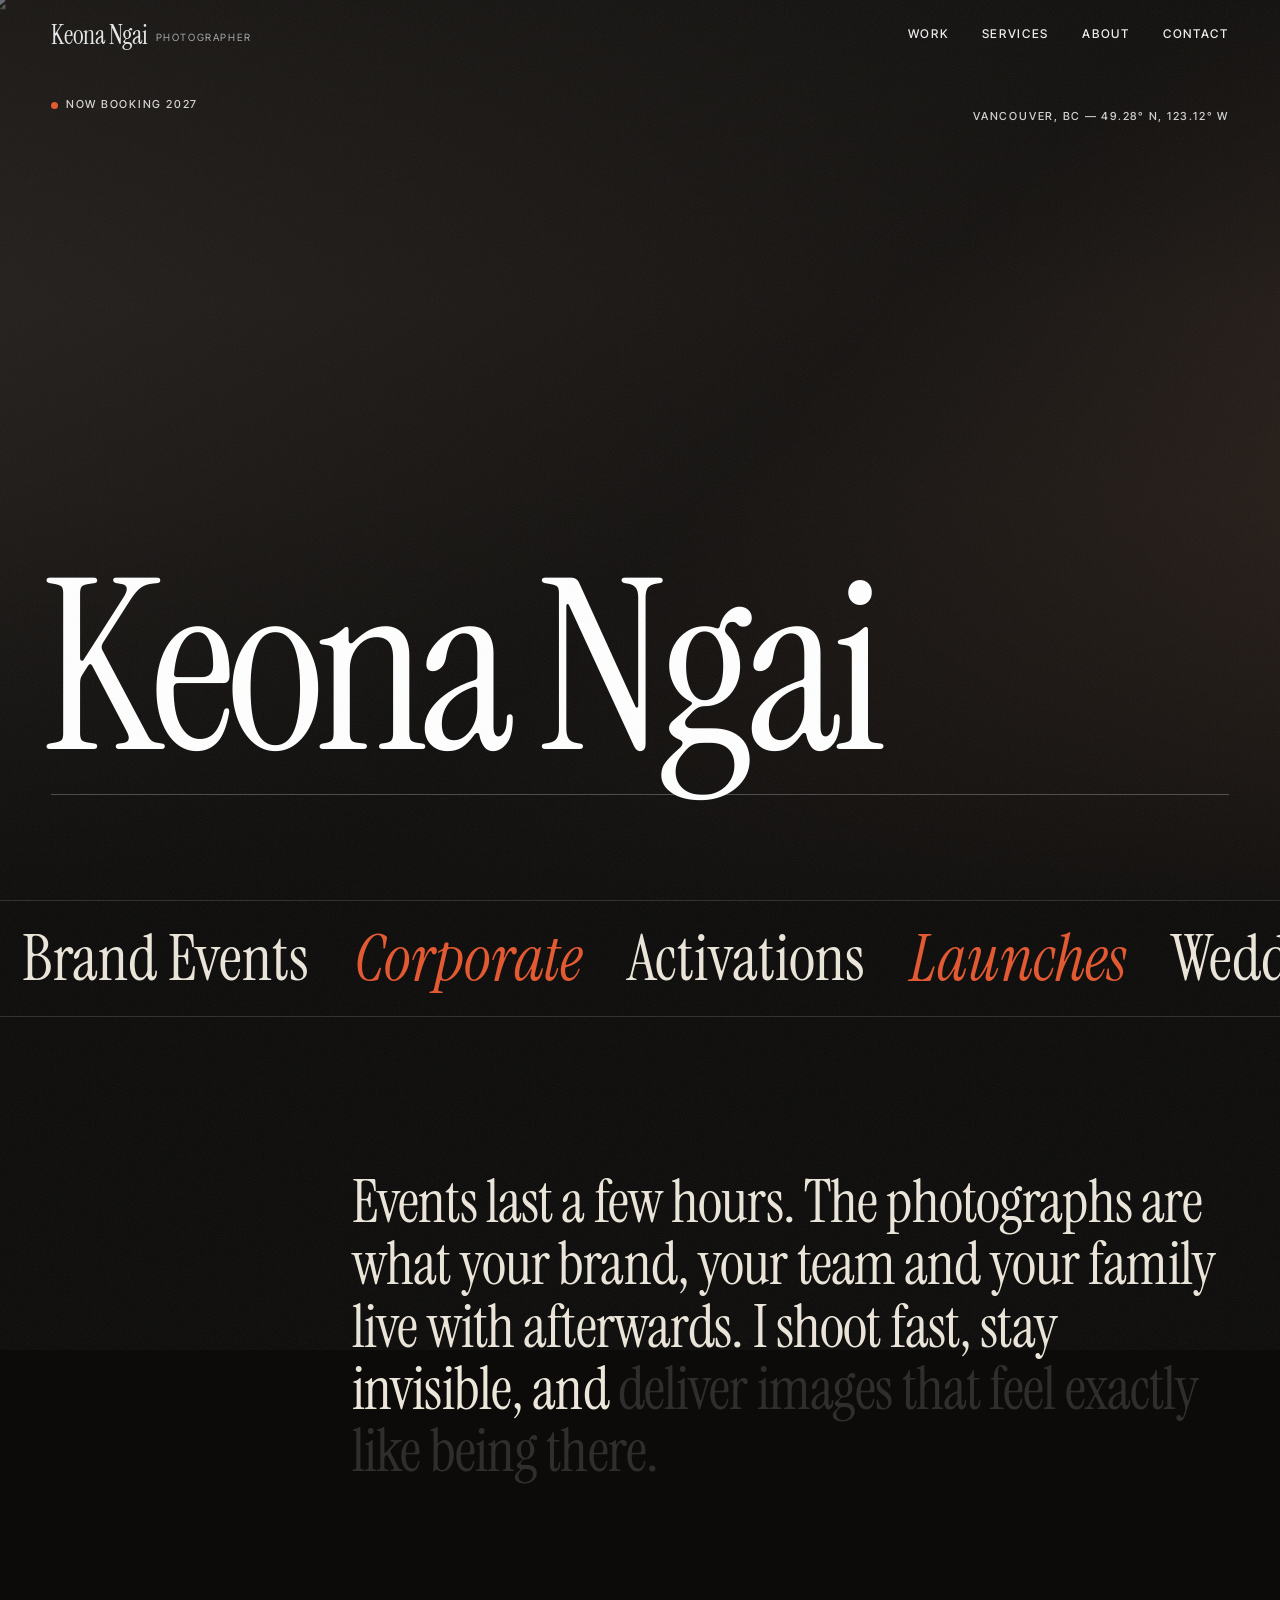
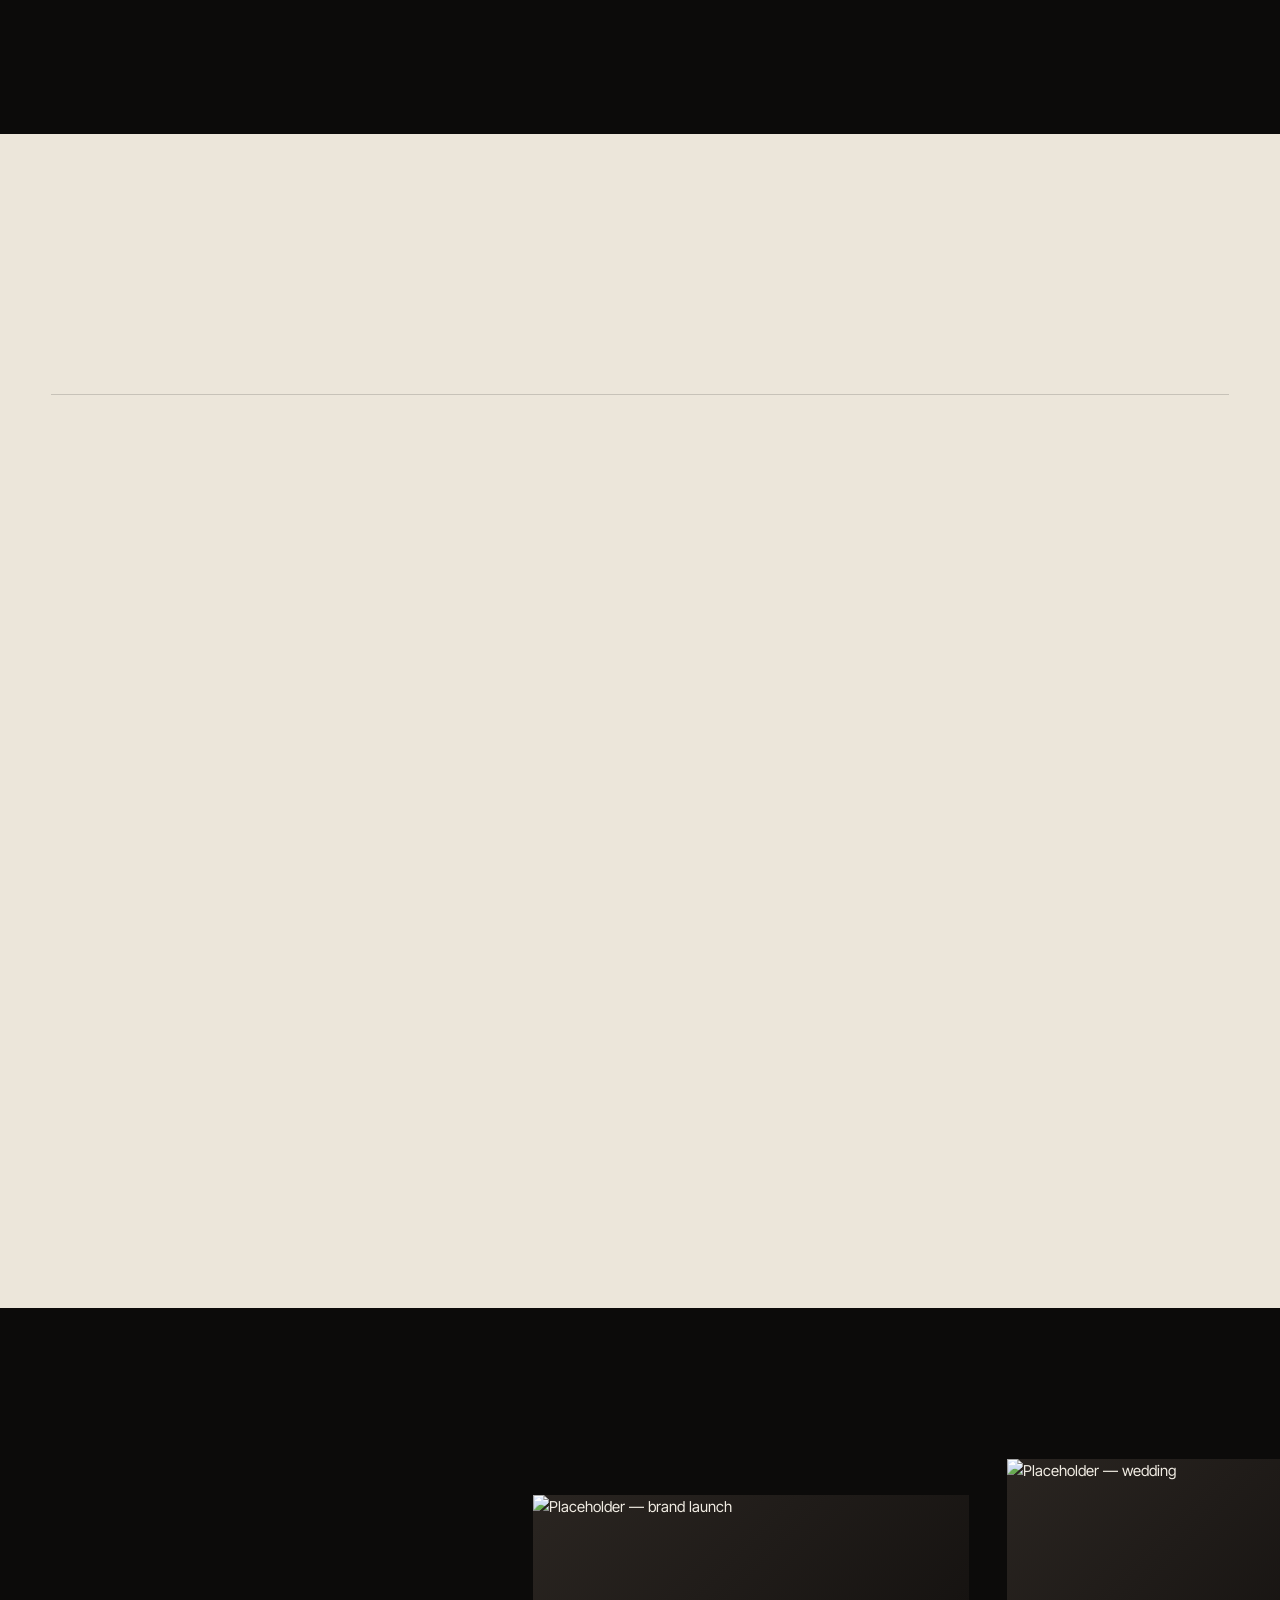
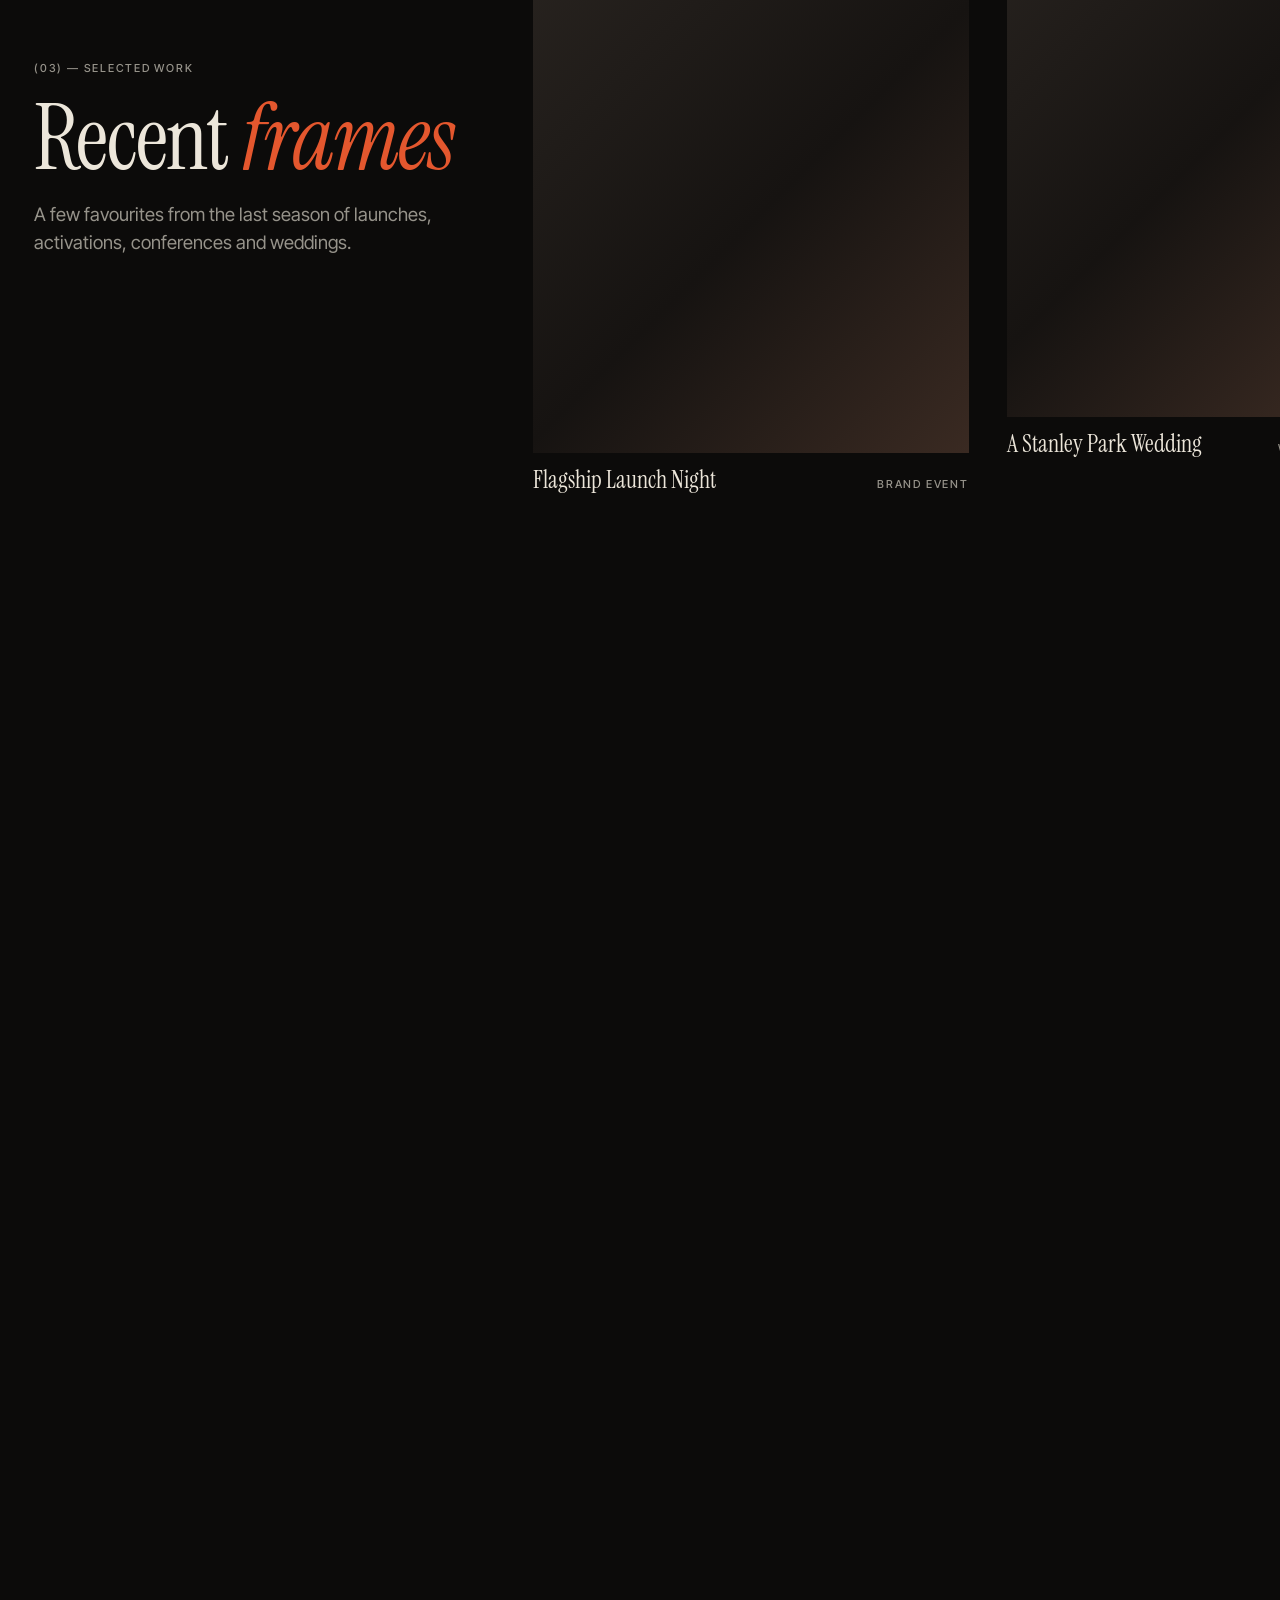
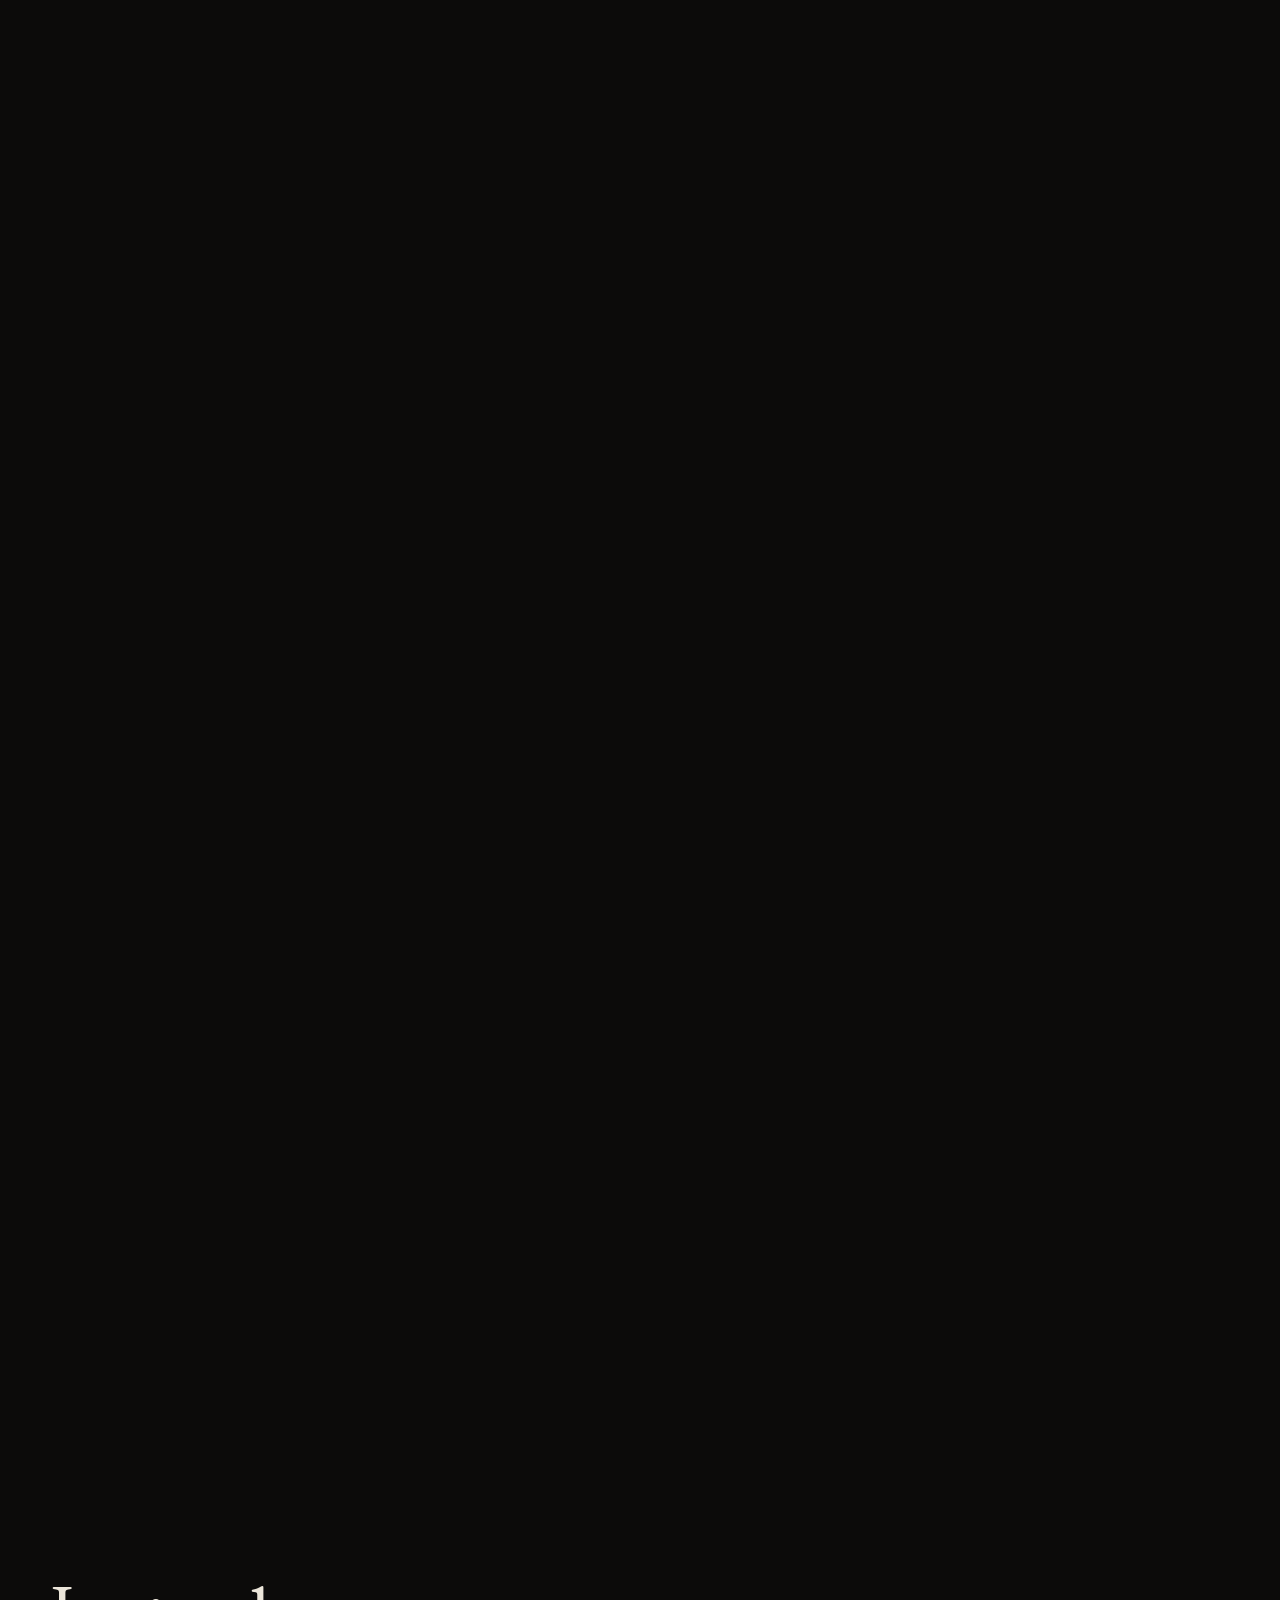
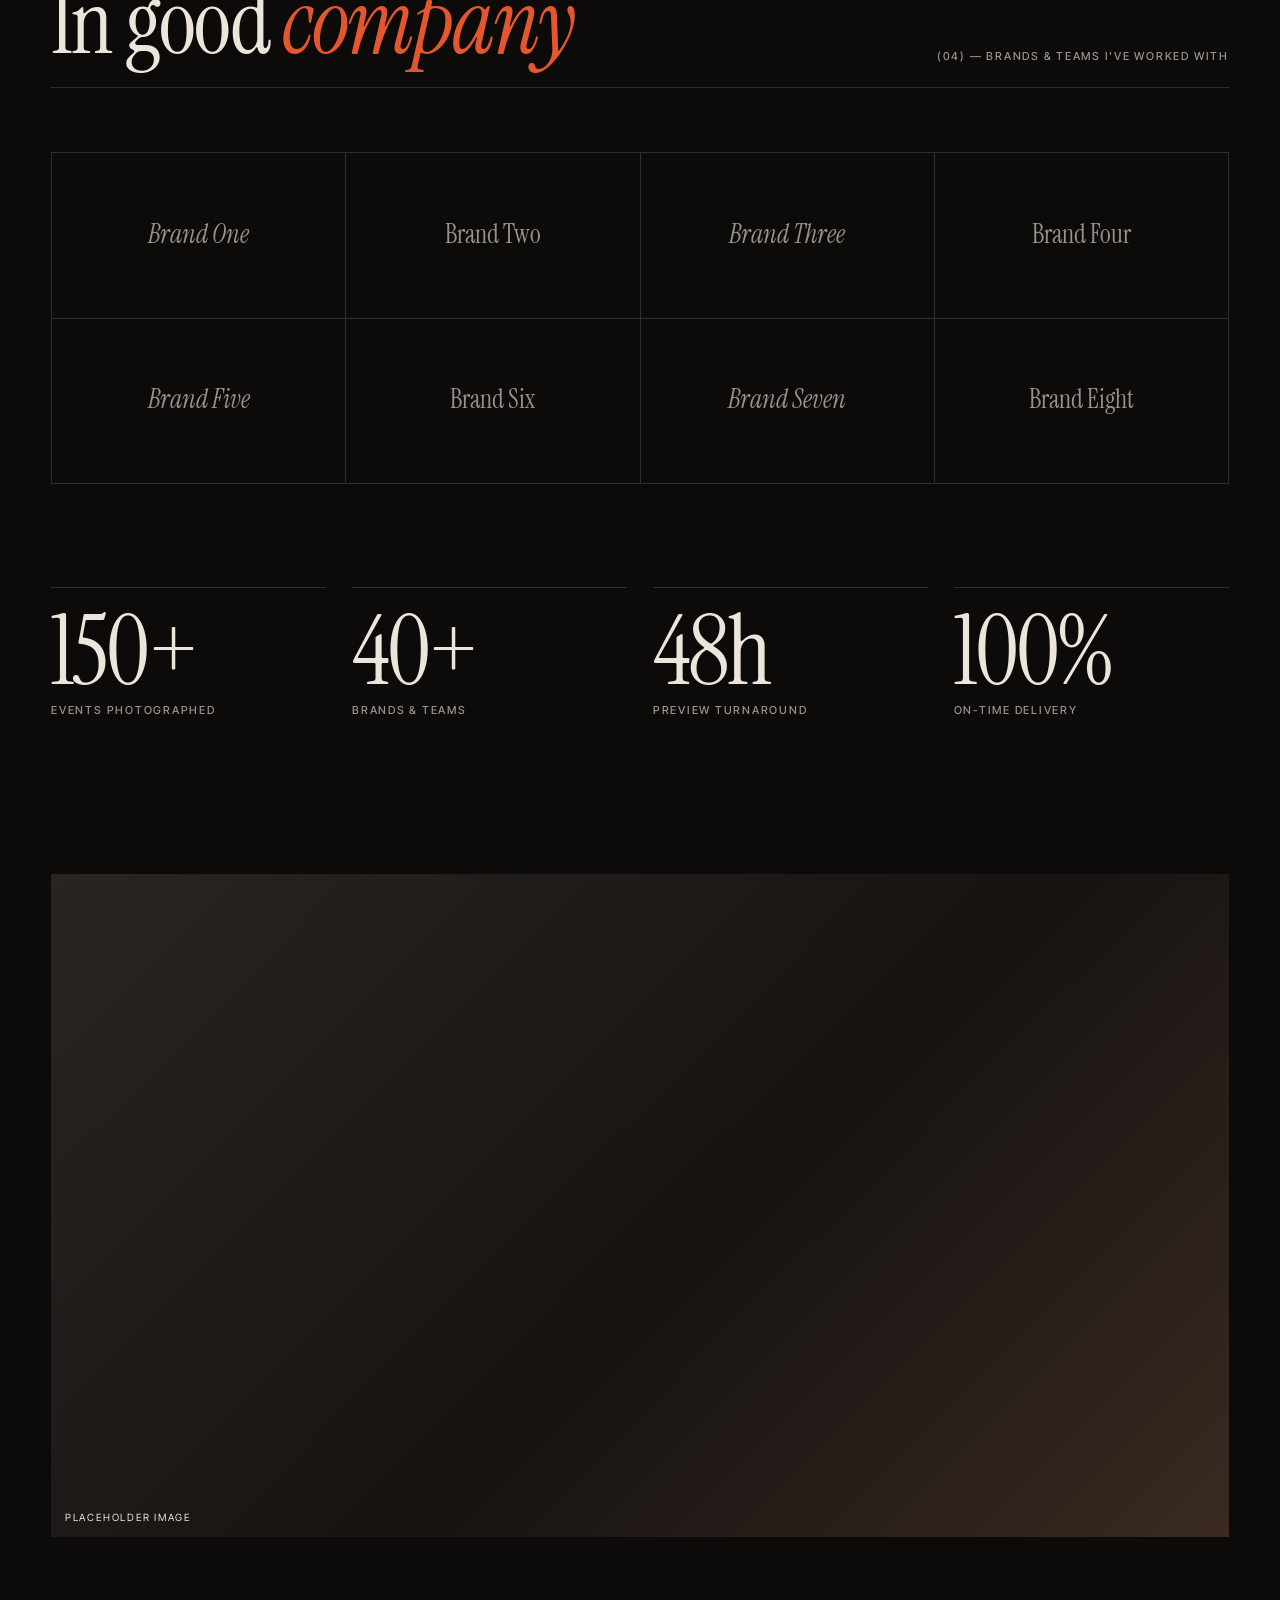
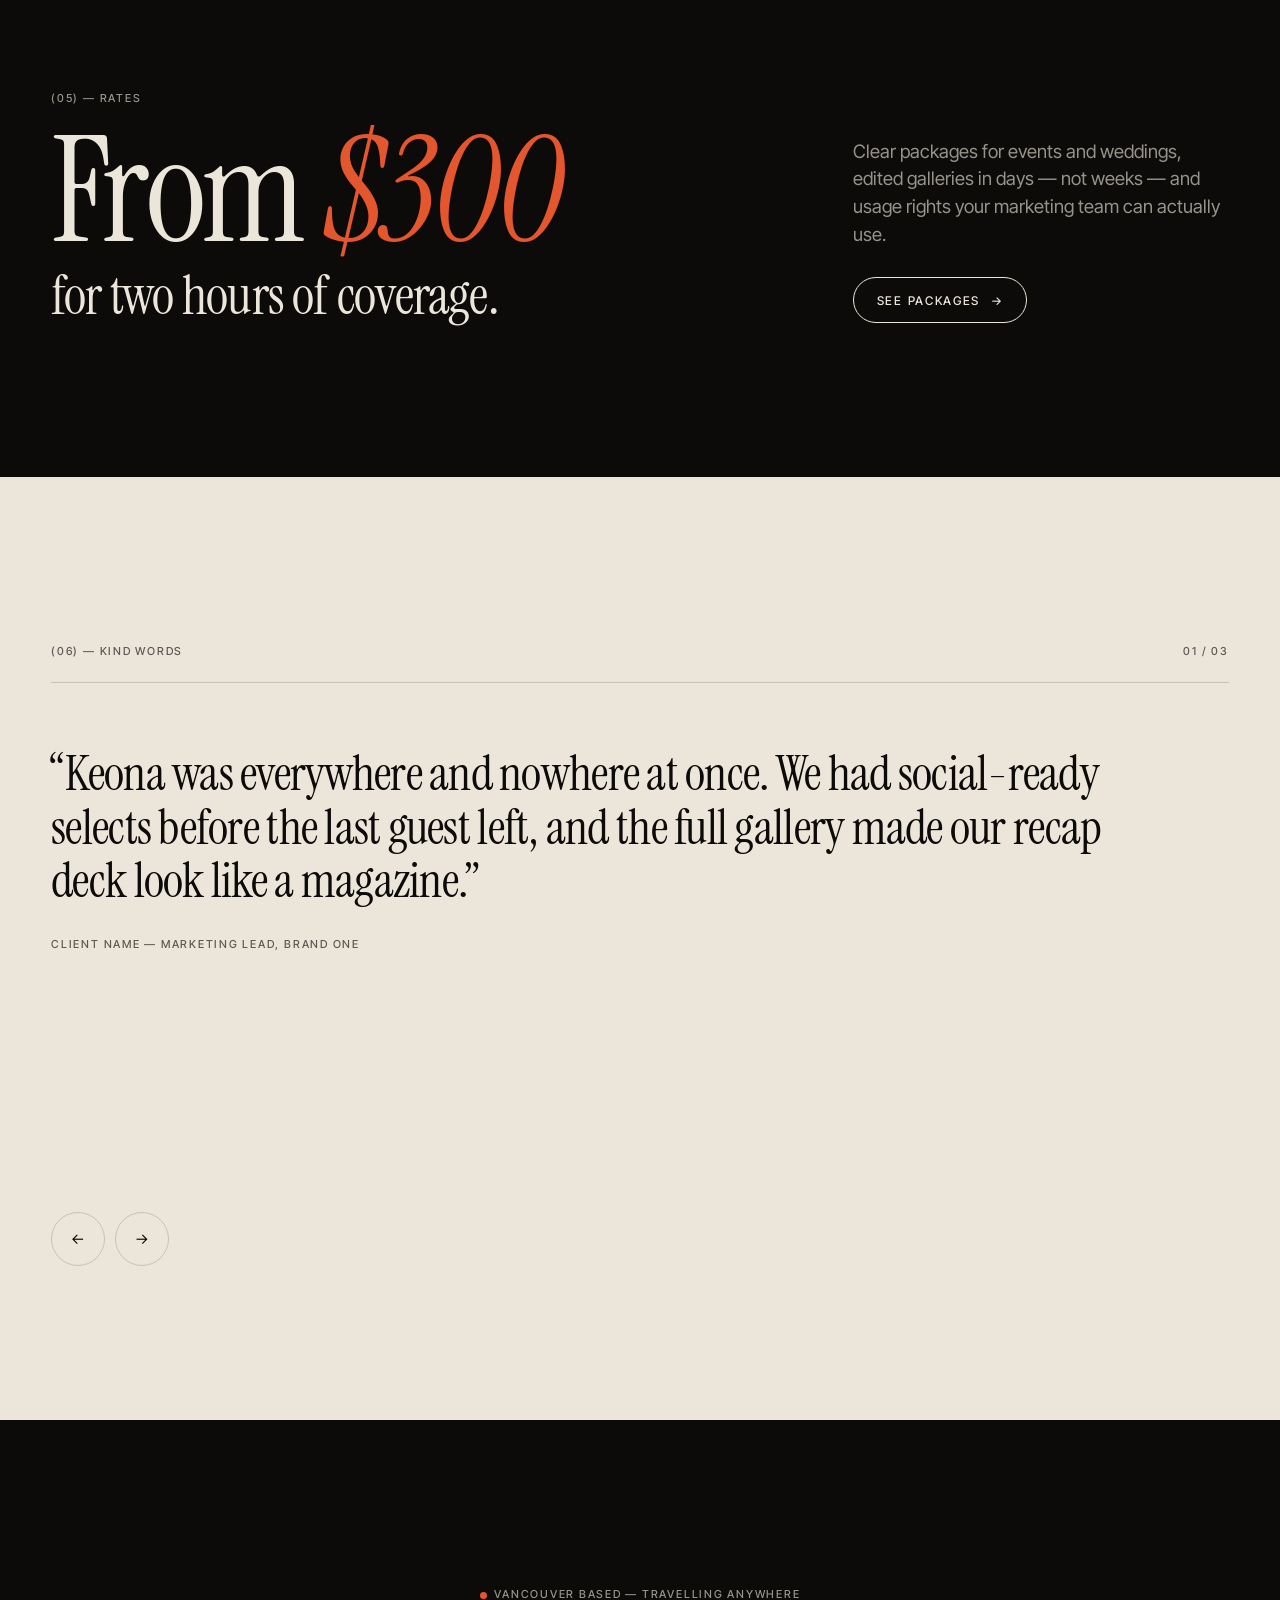
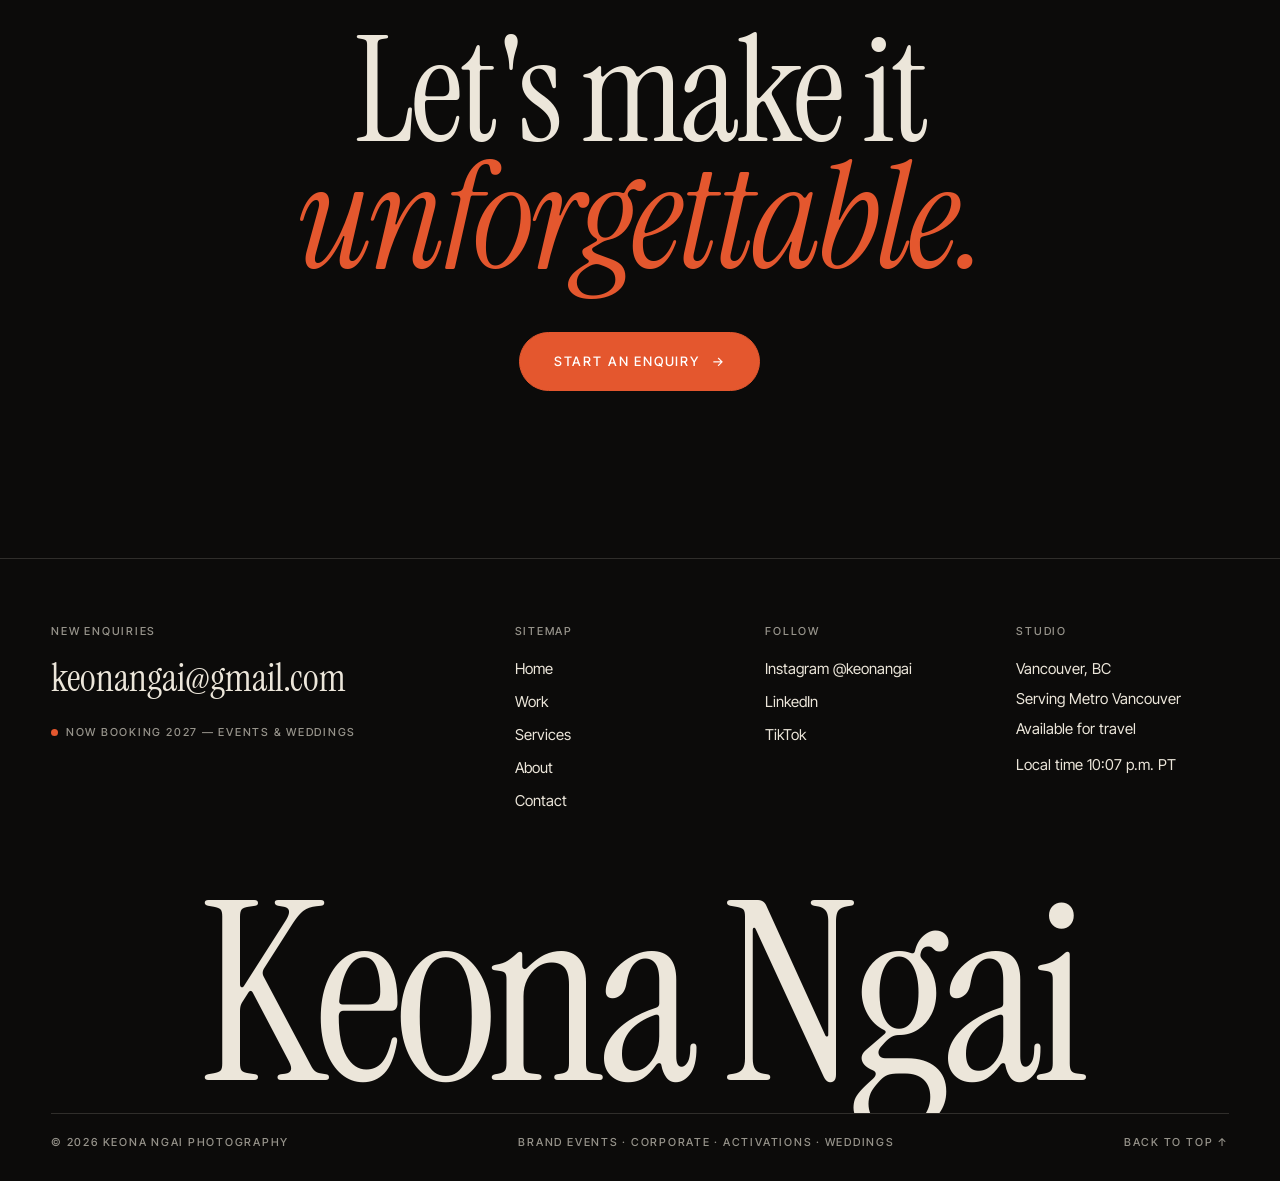
==== commit 99430617: "Swap landscape placeholders for event, product and activation photos Co-Authored-By: Claude Fable 5." ====
--- a/index.html
+++ b/index.html
@@ -12,7 +12,7 @@
 <script>document.documentElement.classList.add('js')</script>
 <link rel="preconnect" href="https://fonts.googleapis.com"><link rel="preconnect" href="https://fonts.gstatic.com" crossorigin>
 <link href="https://fonts.googleapis.com/css2?family=Instrument+Serif:ital@0;1&family=Inter+Tight:wght@300;400;500;600&display=swap" rel="stylesheet">
-<link rel="stylesheet" href="assets/style.css?v=4">
+<link rel="stylesheet" href="assets/style.css?v=5">
 </head>
 <body data-page="Keona Ngai">
 <main>
@@ -21,10 +21,10 @@
   <section class="hero">
     <div class="hero__media" aria-hidden="true">
       <!-- PLACEHOLDER IMAGES — replace src with final photography -->
-      <img class="is-on" src="https://picsum.photos/seed/kn-hero-1/2000/1300" alt="">
-      <img src="https://picsum.photos/seed/kn-hero-2/2000/1300" alt="">
-      <img src="https://picsum.photos/seed/kn-hero-3/2000/1300" alt="">
-      <img src="https://picsum.photos/seed/kn-hero-4/2000/1300" alt="">
+      <img class="is-on" src="https://images.unsplash.com/photo-1505373877841-8d25f7d46678?auto=format&amp;fit=crop&amp;q=70&amp;w=2000&amp;h=1300" alt="">
+      <img src="https://images.unsplash.com/photo-1561489401-fc2876ced162?auto=format&amp;fit=crop&amp;q=70&amp;w=2000&amp;h=1300" alt="">
+      <img src="https://images.unsplash.com/photo-1775163560631-6ff15eb2fa1f?auto=format&amp;fit=crop&amp;q=70&amp;w=2000&amp;h=1300" alt="">
+      <img src="https://images.unsplash.com/photo-1531058020387-3be344556be6?auto=format&amp;fit=crop&amp;q=70&amp;w=2000&amp;h=1300" alt="">
     </div>
     <div class="hero__top wrap">
       <p class="label" data-reveal><i class="dot"></i>Now booking 2027</p>
@@ -69,15 +69,15 @@
         <p class="label" data-reveal>(02) — Services</p>
       </div>
       <div class="svc-list">
-        <a class="svc" href="services.html" data-cursor="Explore" data-hover="https://picsum.photos/seed/kn-svc-1/800/1000" data-reveal>
+        <a class="svc" href="services.html" data-cursor="Explore" data-hover="https://images.unsplash.com/photo-1699730164892-d7c433524ff3?auto=format&amp;fit=crop&amp;q=70&amp;w=800&amp;h=1000" data-reveal>
           <span class="svc__n">01</span><h3 class="svc__t">Brand Events</h3><span class="svc__d">Launches · Dinners · Parties</span></a>
-        <a class="svc" href="services.html" data-cursor="Explore" data-hover="https://picsum.photos/seed/kn-svc-2/800/1000" data-reveal>
+        <a class="svc" href="services.html" data-cursor="Explore" data-hover="https://images.unsplash.com/photo-1773864931052-ea56474bcc84?auto=format&amp;fit=crop&amp;q=70&amp;w=800&amp;h=1000" data-reveal>
           <span class="svc__n">02</span><h3 class="svc__t">Activations &amp; Pop-ups</h3><span class="svc__d">Experiential · Retail · Sampling</span></a>
-        <a class="svc" href="services.html" data-cursor="Explore" data-hover="https://picsum.photos/seed/kn-svc-3/800/1000" data-reveal>
+        <a class="svc" href="services.html" data-cursor="Explore" data-hover="https://images.unsplash.com/photo-1560523160-754a9e25c68f?auto=format&amp;fit=crop&amp;q=70&amp;w=800&amp;h=1000" data-reveal>
           <span class="svc__n">03</span><h3 class="svc__t">Corporate &amp; Conferences</h3><span class="svc__d">Summits · Galas · Team days</span></a>
-        <a class="svc" href="services.html#weddings" data-cursor="Explore" data-hover="https://picsum.photos/seed/kn-svc-4/800/1000" data-reveal>
+        <a class="svc" href="services.html#weddings" data-cursor="Explore" data-hover="https://images.unsplash.com/photo-1583939003579-730e3918a45a?auto=format&amp;fit=crop&amp;q=70&amp;w=800&amp;h=1000" data-reveal>
           <span class="svc__n">04</span><h3 class="svc__t">Weddings &amp; Elopements</h3><span class="svc__d">Full days · City hall · Destination</span></a>
-        <a class="svc" href="services.html" data-cursor="Explore" data-hover="https://picsum.photos/seed/kn-svc-5/800/1000" data-reveal>
+        <a class="svc" href="services.html" data-cursor="Explore" data-hover="https://images.unsplash.com/photo-1525969012662-65c31b88e6bd?auto=format&amp;fit=crop&amp;q=70&amp;w=800&amp;h=1000" data-reveal>
           <span class="svc__n">05</span><h3 class="svc__t">Headshots &amp; Team</h3><span class="svc__d">On-site stations · Editorial portraits</span></a>
       </div>
     </div>
@@ -93,12 +93,12 @@
           <p class="lead" style="margin-top:20px">A few favourites from the last season of launches, activations, conferences and weddings.</p>
         </div>
         <!-- PLACEHOLDER PROJECTS — swap titles + images before launch -->
-        <a class="hcard" href="work.html" data-cursor="View"><figure class="ph"><img loading="lazy" src="https://picsum.photos/seed/kn-w-01/900/1200" alt="Placeholder — brand launch"></figure><div class="hcard__cap"><h3>Flagship Launch Night</h3><span class="label">Brand Event</span></div></a>
-        <a class="hcard" href="work.html" data-cursor="View"><figure class="ph"><img loading="lazy" src="https://picsum.photos/seed/kn-w-02/900/1200" alt="Placeholder — wedding"></figure><div class="hcard__cap"><h3>A Stanley Park Wedding</h3><span class="label">Wedding</span></div></a>
-        <a class="hcard" href="work.html" data-cursor="View"><figure class="ph"><img loading="lazy" src="https://picsum.photos/seed/kn-w-03/900/1200" alt="Placeholder — activation"></figure><div class="hcard__cap"><h3>Summer Pop-up Series</h3><span class="label">Activation</span></div></a>
-        <a class="hcard" href="work.html" data-cursor="View"><figure class="ph"><img loading="lazy" src="https://picsum.photos/seed/kn-w-04/900/1200" alt="Placeholder — conference"></figure><div class="hcard__cap"><h3>Annual Leadership Summit</h3><span class="label">Corporate</span></div></a>
-        <a class="hcard" href="work.html" data-cursor="View"><figure class="ph"><img loading="lazy" src="https://picsum.photos/seed/kn-w-05/900/1200" alt="Placeholder — gala"></figure><div class="hcard__cap"><h3>Winter Gala</h3><span class="label">Corporate</span></div></a>
-        <a class="hcard" href="work.html" data-cursor="View"><figure class="ph"><img loading="lazy" src="https://picsum.photos/seed/kn-w-06/900/1200" alt="Placeholder — elopement"></figure><div class="hcard__cap"><h3>Sea-to-Sky Elopement</h3><span class="label">Wedding</span></div></a>
+        <a class="hcard" href="work.html" data-cursor="View"><figure class="ph"><img loading="lazy" src="https://images.unsplash.com/photo-1561489401-fc2876ced162?auto=format&amp;fit=crop&amp;q=70&amp;w=900&amp;h=1200" alt="Placeholder — brand launch"></figure><div class="hcard__cap"><h3>Flagship Launch Night</h3><span class="label">Brand Event</span></div></a>
+        <a class="hcard" href="work.html" data-cursor="View"><figure class="ph"><img loading="lazy" src="https://images.unsplash.com/photo-1595407753234-0882f1e77954?auto=format&amp;fit=crop&amp;q=70&amp;w=900&amp;h=1200" alt="Placeholder — wedding"></figure><div class="hcard__cap"><h3>A Stanley Park Wedding</h3><span class="label">Wedding</span></div></a>
+        <a class="hcard" href="work.html" data-cursor="View"><figure class="ph"><img loading="lazy" src="https://images.unsplash.com/photo-1773864931052-ea56474bcc84?auto=format&amp;fit=crop&amp;q=70&amp;w=900&amp;h=1200" alt="Placeholder — activation"></figure><div class="hcard__cap"><h3>Summer Pop-up Series</h3><span class="label">Activation</span></div></a>
+        <a class="hcard" href="work.html" data-cursor="View"><figure class="ph"><img loading="lazy" src="https://images.unsplash.com/photo-1505373877841-8d25f7d46678?auto=format&amp;fit=crop&amp;q=70&amp;w=900&amp;h=1200" alt="Placeholder — conference"></figure><div class="hcard__cap"><h3>Annual Leadership Summit</h3><span class="label">Corporate</span></div></a>
+        <a class="hcard" href="work.html" data-cursor="View"><figure class="ph"><img loading="lazy" src="https://images.unsplash.com/photo-1780337092493-cb54156c9546?auto=format&amp;fit=crop&amp;q=70&amp;w=900&amp;h=1200" alt="Placeholder — gala"></figure><div class="hcard__cap"><h3>Winter Gala</h3><span class="label">Corporate</span></div></a>
+        <a class="hcard" href="work.html" data-cursor="View"><figure class="ph"><img loading="lazy" src="https://images.unsplash.com/photo-1583939003579-730e3918a45a?auto=format&amp;fit=crop&amp;q=70&amp;w=900&amp;h=1200" alt="Placeholder — elopement"></figure><div class="hcard__cap"><h3>Sea-to-Sky Elopement</h3><span class="label">Wedding</span></div></a>
         <div class="hpanel" style="text-align:center">
           <p class="h-md">Plenty more where<br>these <em>came from.</em></p>
           <a class="btn btn--lg" href="work.html" style="margin-top:30px">View all work <i>→</i></a>
@@ -129,7 +129,7 @@
 
   <!-- FEATURE IMAGE -->
   <section class="wrap">
-    <figure class="ph r-169" data-img data-parallax="10"><img loading="lazy" src="https://picsum.photos/seed/kn-wide-1/2000/1125" alt="Placeholder — wide event photograph"><figcaption class="ph__tag">Placeholder image</figcaption></figure>
+    <figure class="ph r-169" data-img data-parallax="10"><img loading="lazy" src="https://images.unsplash.com/photo-1769798643655-e0f10f62c3fd?auto=format&amp;fit=crop&amp;q=70&amp;w=2000&amp;h=1125" alt="Placeholder — wide event photograph"><figcaption class="ph__tag">Placeholder image</figcaption></figure>
   </section>
 
   <!-- RATES TEASER -->
@@ -169,6 +169,6 @@
   </section>
 </main>
 <div data-footer></div>
-<script src="assets/main.js?v=4"></script>
+<script src="assets/main.js?v=5"></script>
 </body>
 </html>
